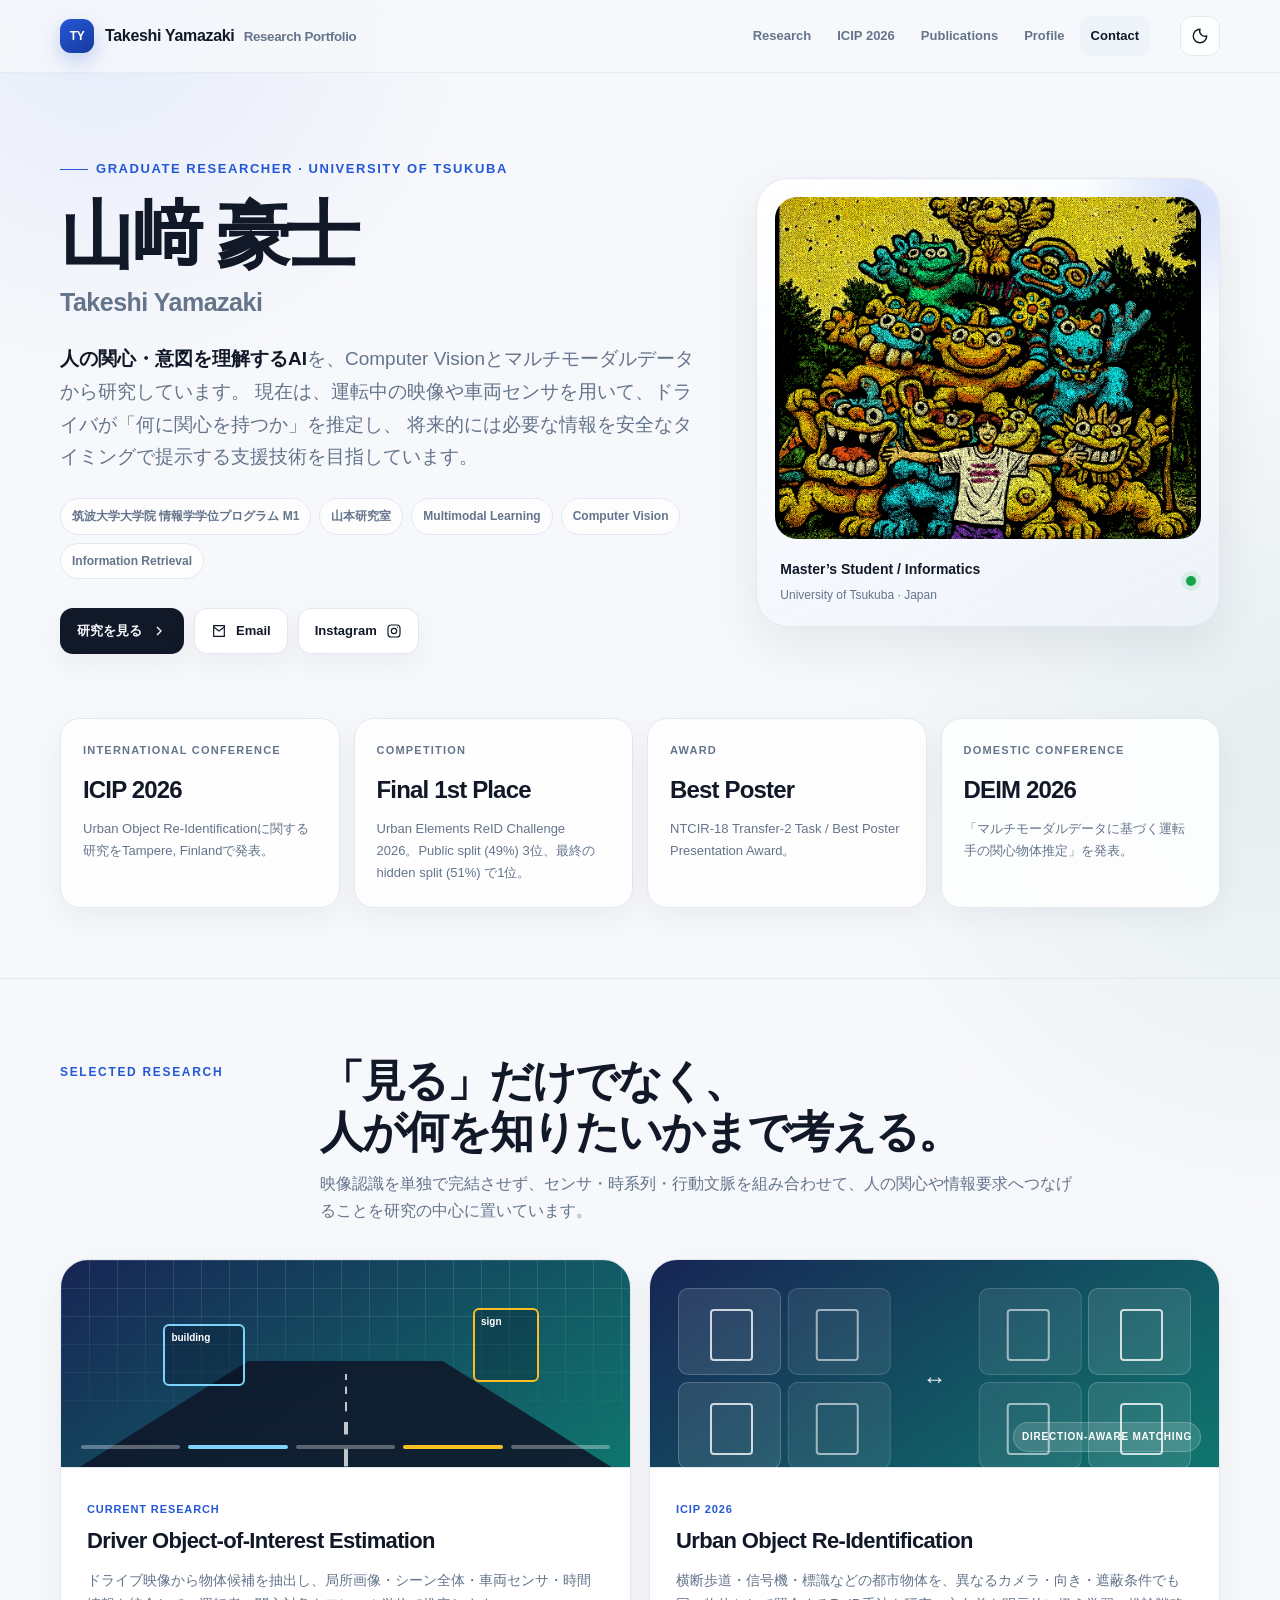
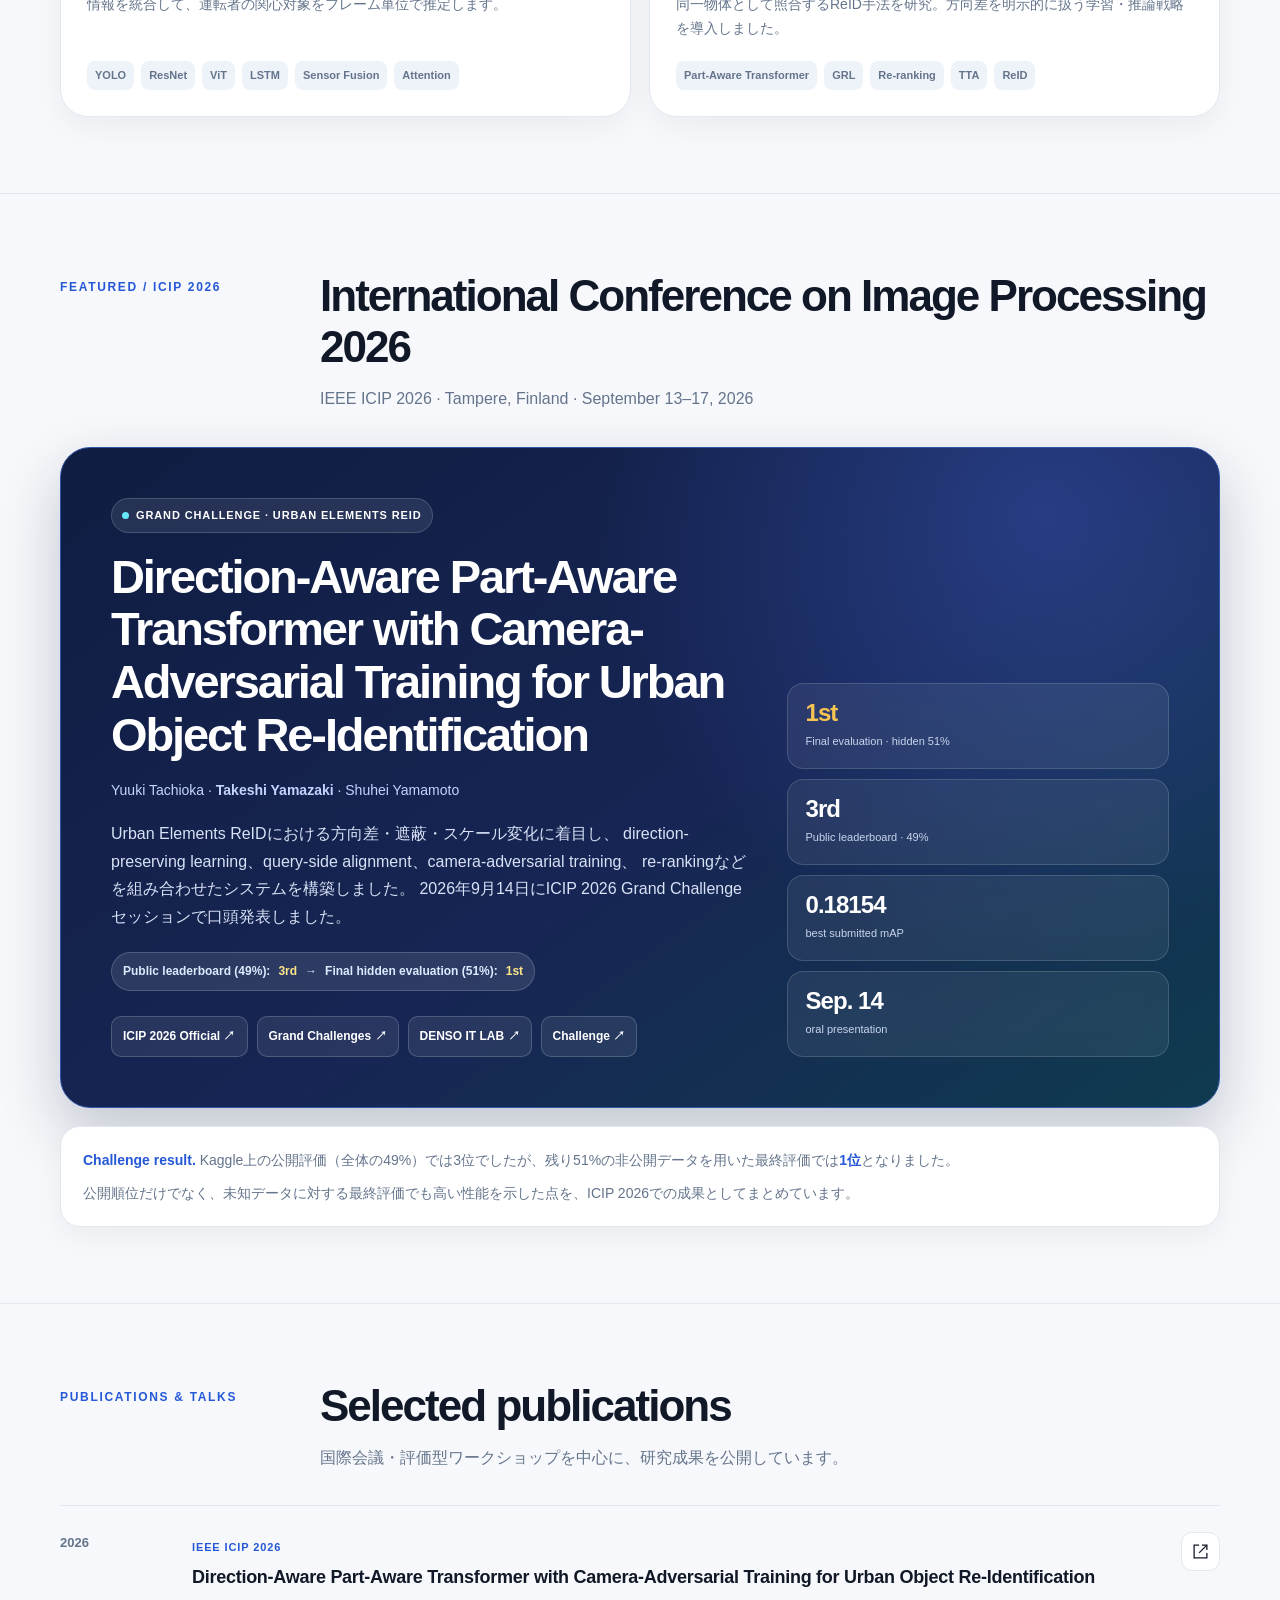
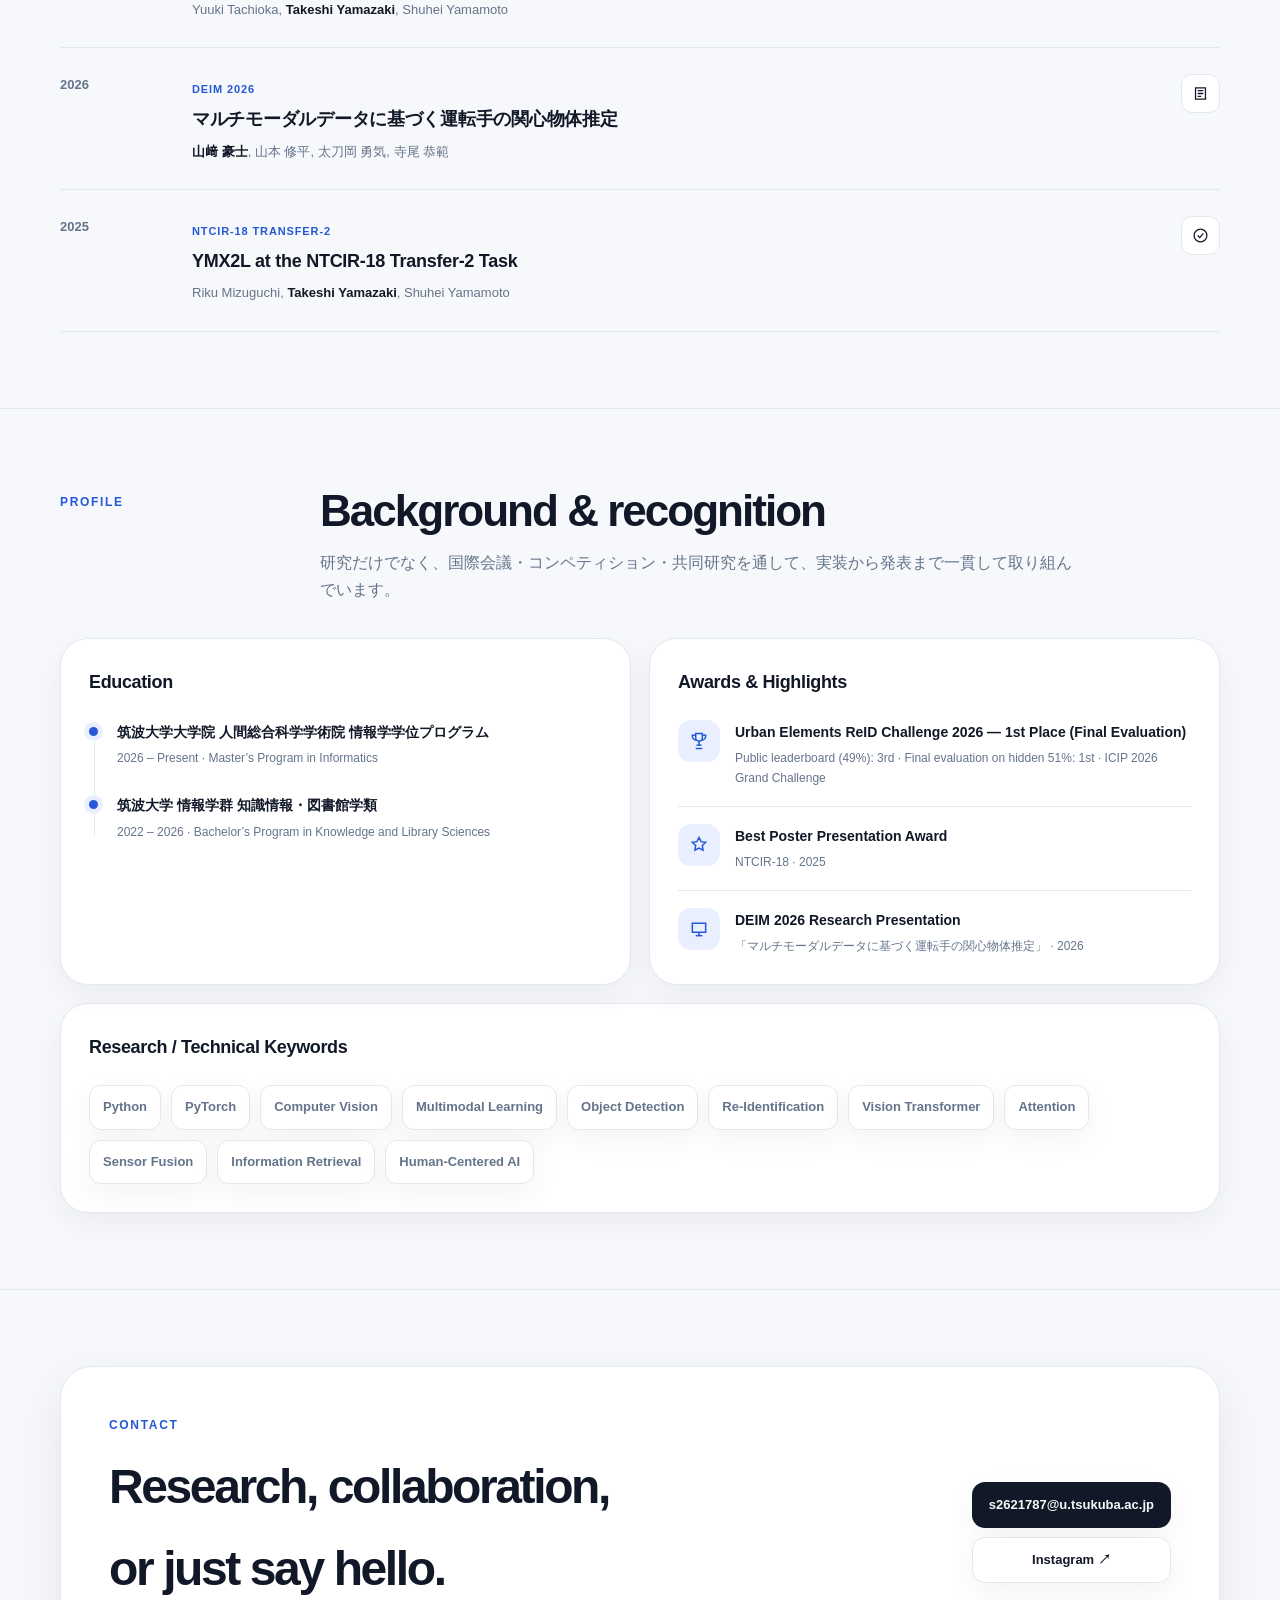
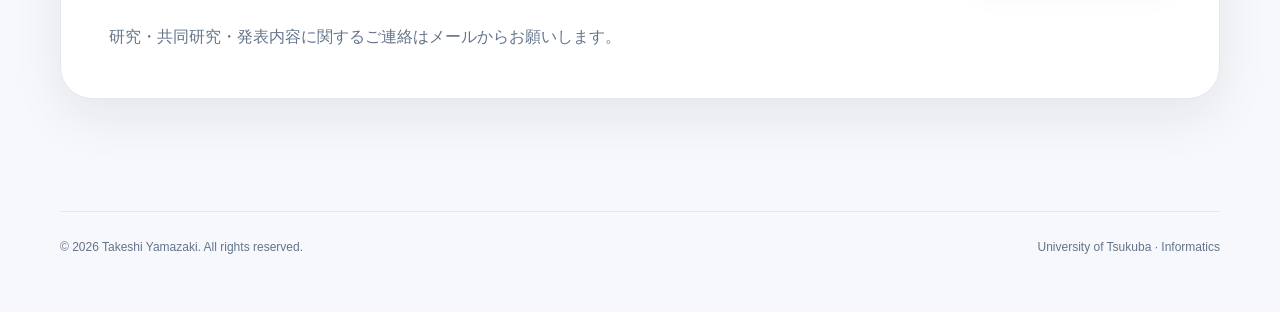
==== index.html @ 10d033d8 "Update index.html" ====
<!DOCTYPE html>
<html lang="ja" data-theme="light">
<head>
  <meta charset="utf-8" />
  <meta name="viewport" content="width=device-width, initial-scale=1" />
  <meta name="theme-color" content="#f7f8fb" />
  <title>山﨑 豪士 / Takeshi Yamazaki — Research Portfolio</title>
  <meta name="description" content="山﨑豪士（筑波大学大学院）の研究プロフィール。運転者の関心推定、マルチモーダル学習、Computer Vision、Urban Object Re-Identificationに関する研究・発表・受賞歴を掲載。" />
  <meta property="og:title" content="山﨑 豪士 / Takeshi Yamazaki — Research Portfolio" />
  <meta property="og:description" content="Multimodal Learning × Computer Vision × Human-Centered Mobility" />
  <meta property="og:type" content="website" />
  <meta property="og:image" content="./IMG_5448.JPG" />

  <style>
    :root {
      --bg: #f7f8fb;
      --surface: rgba(255, 255, 255, 0.88);
      --surface-solid: #ffffff;
      --surface-2: #eef3fa;
      --text: #111827;
      --muted: #64748b;
      --muted-2: #94a3b8;
      --line: #e2e8f0;
      --accent: #2458d6;
      --accent-2: #4f7df3;
      --accent-soft: #e9efff;
      --green: #0f766e;
      --green-soft: #e8f7f4;
      --shadow: 0 18px 50px rgba(15, 23, 42, 0.08);
      --shadow-soft: 0 10px 30px rgba(15, 23, 42, 0.05);
      --radius-xl: 28px;
      --radius-lg: 20px;
      --radius-md: 14px;
      --max: 1160px;
    }

    html[data-theme="dark"] {
      --bg: #0b1020;
      --surface: rgba(17, 24, 39, 0.84);
      --surface-solid: #111827;
      --surface-2: #162036;
      --text: #f8fafc;
      --muted: #a8b3c7;
      --muted-2: #748198;
      --line: #26334a;
      --accent: #7aa2ff;
      --accent-2: #9bb8ff;
      --accent-soft: #17264d;
      --green: #63d3c5;
      --green-soft: #11332f;
      --shadow: 0 18px 60px rgba(0, 0, 0, 0.28);
      --shadow-soft: 0 10px 30px rgba(0, 0, 0, 0.18);
    }

    * { box-sizing: border-box; }
    html { scroll-behavior: smooth; }
    body {
      margin: 0;
      color: var(--text);
      background:
        radial-gradient(circle at 8% 0%, rgba(79, 125, 243, 0.10), transparent 24rem),
        radial-gradient(circle at 100% 15%, rgba(15, 118, 110, 0.08), transparent 28rem),
        var(--bg);
      font-family: Inter, ui-sans-serif, -apple-system, BlinkMacSystemFont, "Segoe UI", "Noto Sans JP", "Hiragino Sans", "Yu Gothic UI", Meiryo, sans-serif;
      line-height: 1.72;
      -webkit-font-smoothing: antialiased;
      text-rendering: optimizeLegibility;
    }

    a { color: inherit; text-decoration: none; }
    button, a { -webkit-tap-highlight-color: transparent; }
    img { max-width: 100%; display: block; }
    ::selection { background: var(--accent); color: white; }

    .container { width: min(var(--max), calc(100% - 40px)); margin: 0 auto; }

    /* Navigation */
    .site-header {
      position: sticky;
      top: 0;
      z-index: 60;
      border-bottom: 1px solid color-mix(in srgb, var(--line) 78%, transparent);
      background: color-mix(in srgb, var(--bg) 82%, transparent);
      backdrop-filter: blur(18px) saturate(150%);
    }

    .nav {
      min-height: 72px;
      display: flex;
      align-items: center;
      gap: 26px;
    }

    .brand { display: flex; align-items: center; gap: 11px; font-weight: 760; letter-spacing: -0.02em; }
    .brand-mark {
      width: 34px; height: 34px; border-radius: 11px;
      display: grid; place-items: center;
      color: white; font-size: 12px; font-weight: 800;
      background: linear-gradient(145deg, var(--accent), #173a9f);
      box-shadow: 0 8px 20px rgba(36, 88, 214, 0.25);
    }
    .brand small { color: var(--muted); font-weight: 600; margin-left: 5px; }

    .nav-links { margin-left: auto; display: flex; align-items: center; gap: 4px; }
    .nav-links a {
      padding: 9px 11px;
      border-radius: 10px;
      color: var(--muted);
      font-size: 13px;
      font-weight: 650;
      transition: .18s ease;
    }
    .nav-links a:hover, .nav-links a.active { color: var(--text); background: var(--surface-2); }

    .theme-toggle {
      width: 40px; height: 40px; border-radius: 12px;
      border: 1px solid var(--line); background: var(--surface);
      color: var(--text); display: grid; place-items: center;
      cursor: pointer; margin-left: 4px;
    }
    .theme-toggle svg { width: 18px; height: 18px; }

    /* Hero */
    .hero { padding: 78px 0 54px; }
    .hero-grid {
      display: grid;
      grid-template-columns: minmax(0, 1.16fr) minmax(360px, .84fr);
      gap: 56px;
      align-items: center;
    }

    .eyebrow {
      display: inline-flex; align-items: center; gap: 8px;
      color: var(--accent); font-size: 13px; font-weight: 800;
      letter-spacing: .12em; text-transform: uppercase;
      margin-bottom: 18px;
    }
    .eyebrow::before { content: ""; width: 28px; height: 1.5px; background: currentColor; }

    h1 {
      font-size: clamp(42px, 6vw, 74px);
      line-height: 1.04;
      letter-spacing: -0.055em;
      margin: 0;
      max-width: 780px;
    }
    .name-en {
      display: block;
      margin-top: 12px;
      color: var(--muted);
      font-size: clamp(18px, 2.1vw, 25px);
      line-height: 1.2;
      letter-spacing: -0.02em;
      font-weight: 620;
    }

    .hero-copy {
      max-width: 720px;
      margin: 26px 0 0;
      font-size: clamp(16px, 1.9vw, 19px);
      color: var(--muted);
    }
    .hero-copy strong { color: var(--text); font-weight: 730; }

    .hero-meta { display: flex; flex-wrap: wrap; gap: 8px; margin: 24px 0 0; }
    .pill {
      padding: 7px 11px;
      border-radius: 999px;
      border: 1px solid var(--line);
      background: color-mix(in srgb, var(--surface-solid) 80%, transparent);
      color: var(--muted);
      font-size: 12px;
      font-weight: 650;
    }

    .hero-actions { display: flex; flex-wrap: wrap; gap: 10px; margin-top: 29px; }
    .btn {
      min-height: 46px;
      padding: 0 16px;
      border-radius: 13px;
      border: 1px solid var(--line);
      display: inline-flex; align-items: center; justify-content: center; gap: 9px;
      background: var(--surface-solid);
      color: var(--text);
      font-size: 13px; font-weight: 750;
      box-shadow: var(--shadow-soft);
      transition: transform .18s ease, border-color .18s ease, box-shadow .18s ease;
    }
    .btn:hover { transform: translateY(-2px); border-color: color-mix(in srgb, var(--accent) 38%, var(--line)); box-shadow: var(--shadow); }
    .btn.primary { border-color: transparent; background: var(--text); color: var(--bg); }
    .btn svg { width: 16px; height: 16px; }

    .hero-card {
      position: relative;
      padding: 18px;
      border-radius: 32px;
      border: 1px solid var(--line);
      background: linear-gradient(155deg, color-mix(in srgb, var(--surface-solid) 96%, transparent), color-mix(in srgb, var(--surface-2) 86%, transparent));
      box-shadow: var(--shadow);
      overflow: hidden;
    }
    .hero-card::before {
      content: "";
      position: absolute;
      width: 230px; height: 230px;
      right: -90px; top: -90px;
      border-radius: 50%;
      background: radial-gradient(circle, rgba(79, 125, 243, .22), transparent 68%);
    }
    .photo-wrap {
      position: relative;
      min-height: 342px;
      border-radius: 22px;
      overflow: hidden;
      background:
        linear-gradient(150deg, rgba(36,88,214,.08), rgba(15,118,110,.08)),
        var(--surface-2);
    }
    .photo-wrap img { width: 100%; height: 342px; object-fit: cover; }
    .photo-fallback {
      position: absolute; inset: 0;
      display: grid; place-items: center;
      font-size: 72px; font-weight: 800; letter-spacing: -0.08em;
      color: color-mix(in srgb, var(--accent) 78%, var(--text));
    }
    .photo-caption {
      display: flex; align-items: center; justify-content: space-between; gap: 12px;
      padding: 16px 5px 3px;
    }
    .photo-caption strong { font-size: 14px; }
    .photo-caption span { display: block; color: var(--muted); font-size: 12px; margin-top: 2px; }
    .status-dot { width: 10px; height: 10px; border-radius: 50%; background: #16a34a; box-shadow: 0 0 0 5px rgba(22,163,74,.10); }

    /* Highlights */
    .highlights { padding: 10px 0 70px; }
    .highlight-grid { display: grid; grid-template-columns: repeat(4, 1fr); gap: 14px; }
    .highlight {
      padding: 22px;
      border-radius: var(--radius-lg);
      border: 1px solid var(--line);
      background: var(--surface);
      box-shadow: var(--shadow-soft);
    }
    .highlight .kicker { color: var(--muted); font-size: 11px; font-weight: 800; letter-spacing: .11em; text-transform: uppercase; }
    .highlight .value { margin-top: 9px; font-size: 24px; font-weight: 820; letter-spacing: -0.035em; }
    .highlight p { margin: 7px 0 0; color: var(--muted); font-size: 13px; }

    /* Sections */
    section.content-section { padding: 76px 0; border-top: 1px solid var(--line); }
    .section-head {
      display: grid; grid-template-columns: 220px 1fr; gap: 40px;
      margin-bottom: 34px;
    }
    .section-label { color: var(--accent); font-size: 12px; font-weight: 830; letter-spacing: .14em; text-transform: uppercase; padding-top: 7px; }
    .section-title { margin: 0; font-size: clamp(28px, 4vw, 44px); line-height: 1.16; letter-spacing: -0.045em; }
    .section-desc { max-width: 760px; color: var(--muted); margin: 13px 0 0; }

    /* Research cards */
    .research-grid { display: grid; grid-template-columns: 1fr 1fr; gap: 18px; }
    .research-card {
      min-height: 440px;
      border: 1px solid var(--line);
      border-radius: var(--radius-xl);
      background: var(--surface-solid);
      overflow: hidden;
      display: flex; flex-direction: column;
      box-shadow: var(--shadow-soft);
      transition: transform .2s ease, box-shadow .2s ease;
    }
    .research-card:hover { transform: translateY(-3px); box-shadow: var(--shadow); }
    .research-visual {
      height: 208px;
      position: relative;
      overflow: hidden;
      border-bottom: 1px solid var(--line);
      background: linear-gradient(145deg, var(--surface-2), var(--accent-soft));
    }
    .research-visual.darkish { background: linear-gradient(145deg, #172554, #0f766e); color: white; }
    .visual-grid {
      position: absolute; inset: 0;
      background-image:
        linear-gradient(to right, rgba(255,255,255,.12) 1px, transparent 1px),
        linear-gradient(to bottom, rgba(255,255,255,.12) 1px, transparent 1px);
      background-size: 28px 28px;
      mask-image: linear-gradient(to bottom, black, transparent 92%);
    }
    .road {
      position: absolute; left: 0; right: 0; bottom: -12px; height: 118px;
      clip-path: polygon(33% 0, 67% 0, 100% 100%, 0 100%);
      background: rgba(15,23,42,.88);
    }
    .lane { position: absolute; left: 50%; top: 96px; width: 3px; height: 120px; background: repeating-linear-gradient(to bottom, #fff 0 11px, transparent 11px 22px); transform: translateX(-50%) perspective(40px) rotateX(15deg); opacity: .75; }
    .object-box { position: absolute; border: 2px solid #7dd3fc; border-radius: 6px; color: white; font-size: 10px; font-weight: 800; padding: 3px 6px; background: rgba(2,6,23,.24); }
    .ob1 { left: 18%; top: 64px; width: 82px; height: 62px; }
    .ob2 { right: 16%; top: 48px; width: 66px; height: 74px; border-color: #fbbf24; }
    .sensor-line { position: absolute; left: 20px; right: 20px; bottom: 18px; display: flex; gap: 8px; z-index: 4; }
    .sensor-line span { flex: 1; height: 4px; border-radius: 999px; background: rgba(255,255,255,.32); }
    .sensor-line span:nth-child(2) { background: #7dd3fc; }
    .sensor-line span:nth-child(4) { background: #fbbf24; }

    .reid-stage { position: absolute; inset: 0; display: grid; grid-template-columns: 1fr 64px 1fr; gap: 12px; align-items: center; padding: 28px; }
    .thumb-stack { display: grid; grid-template-columns: 1fr 1fr; gap: 7px; }
    .thumb { aspect-ratio: 1.18; border-radius: 10px; border: 1px solid rgba(255,255,255,.20); background: rgba(255,255,255,.10); position: relative; overflow: hidden; }
    .thumb::after { content: ""; position: absolute; width: 38%; height: 56%; left: 31%; top: 24%; border: 2px solid rgba(255,255,255,.78); border-radius: 4px; }
    .thumb.flip { transform: scaleX(-1); opacity: .75; }
    .match-arrow { display: grid; place-items: center; font-size: 24px; font-weight: 900; opacity: .9; }
    .reid-chip { position: absolute; right: 18px; bottom: 15px; font-size: 10px; font-weight: 800; letter-spacing: .08em; text-transform: uppercase; padding: 5px 8px; border-radius: 999px; background: rgba(255,255,255,.14); border: 1px solid rgba(255,255,255,.20); }

    .research-body { padding: 26px; display: flex; flex-direction: column; gap: 14px; flex: 1; }
    .research-body h3 { margin: 0; font-size: 22px; line-height: 1.25; letter-spacing: -0.03em; }
    .research-body p { margin: 0; color: var(--muted); font-size: 14px; }
    .tag-row { display: flex; flex-wrap: wrap; gap: 7px; margin-top: auto; padding-top: 7px; }
    .tag { padding: 5px 8px; border-radius: 8px; background: var(--surface-2); color: var(--muted); font-size: 11px; font-weight: 700; }

    /* ICIP feature */
    .feature-card {
      border-radius: 30px;
      border: 1px solid #3155a8;
      background:
        radial-gradient(circle at 85% 10%, rgba(80, 124, 255, .28), transparent 28rem),
        linear-gradient(145deg, #0f1d42, #172554 54%, #0f3b4f);
      color: white;
      overflow: hidden;
      box-shadow: 0 24px 60px rgba(15, 29, 66, .23);
    }
    .feature-inner { padding: clamp(28px, 5vw, 50px); display: grid; grid-template-columns: 1.25fr .75fr; gap: 38px; align-items: end; }
    .feature-badge { display: inline-flex; align-items: center; gap: 7px; padding: 7px 10px; border-radius: 999px; background: rgba(255,255,255,.09); border: 1px solid rgba(255,255,255,.16); font-size: 11px; font-weight: 800; letter-spacing: .08em; text-transform: uppercase; }
    .feature-badge::before { content: ""; width: 7px; height: 7px; border-radius: 50%; background: #67e8f9; }
    .feature-card h3 { margin: 18px 0 0; font-size: clamp(27px, 4vw, 47px); line-height: 1.12; letter-spacing: -0.045em; }
    .feature-card .authors { margin-top: 17px; color: #c4d4ff; font-size: 14px; }
    .feature-card .feature-copy { margin: 18px 0 0; color: #d8e1f6; max-width: 740px; }
    .feature-links { display: flex; flex-wrap: wrap; gap: 9px; margin-top: 25px; }
    .feature-links a { padding: 9px 11px; border-radius: 10px; border: 1px solid rgba(255,255,255,.18); background: rgba(255,255,255,.08); font-size: 12px; font-weight: 760; }
    .feature-links a:hover { background: rgba(255,255,255,.14); }
    .feature-stats { display: grid; gap: 10px; }
    .feature-stat { padding: 17px 18px; border-radius: 16px; border: 1px solid rgba(255,255,255,.15); background: rgba(255,255,255,.07); backdrop-filter: blur(10px); }
    .feature-stat strong { font-size: 24px; line-height: 1; display: block; letter-spacing: -0.04em; }
    .feature-stat span { color: #c9d5ee; font-size: 11px; display: block; margin-top: 7px; }


    /* ICIP result / evidence gallery */
    .result-ribbon {
      display: inline-flex;
      align-items: center;
      gap: 8px;
      margin-top: 22px;
      padding: 8px 11px;
      border-radius: 999px;
      background: rgba(255,255,255,.10);
      border: 1px solid rgba(255,255,255,.17);
      color: #dbeafe;
      font-size: 12px;
      font-weight: 780;
    }
    .result-ribbon b { color: #fde68a; font-weight: 900; }

    .icip-story {
      margin-top: 18px;
      padding: 21px 22px;
      border-radius: 20px;
      border: 1px solid var(--line);
      background: var(--surface-solid);
      box-shadow: var(--shadow-soft);
      color: var(--text);
    }
    .icip-story strong { color: var(--accent); }
    .icip-story p { margin: 0; color: var(--muted); font-size: 14px; }
    .icip-story p + p { margin-top: 9px; }

    .icip-gallery {
      margin-top: 18px;
      display: grid;
      grid-template-columns: 1.18fr .82fr;
      gap: 18px;
    }
    .media-card {
      position: relative;
      overflow: hidden;
      border-radius: 24px;
      border: 1px solid var(--line);
      background: var(--surface-solid);
      box-shadow: var(--shadow-soft);
    }
    .media-card img {
      width: 100%;
      height: 100%;
      min-height: 290px;
      object-fit: cover;
      background: var(--surface-2);
    }
    .media-card.certificate img { object-fit: contain; padding: 10px; }
    .media-caption {
      position: absolute;
      left: 12px;
      right: 12px;
      bottom: 12px;
      padding: 10px 12px;
      border-radius: 13px;
      color: #fff;
      font-size: 11px;
      font-weight: 760;
      line-height: 1.45;
      background: rgba(2, 6, 23, .72);
      backdrop-filter: blur(10px);
      border: 1px solid rgba(255,255,255,.13);
    }

    .oral-photo-card {
      margin-top: 18px;
      min-height: 270px;
      border-radius: 24px;
      border: 1px dashed color-mix(in srgb, var(--accent) 45%, var(--line));
      background:
        linear-gradient(145deg, color-mix(in srgb, var(--accent-soft) 70%, transparent), var(--surface-solid));
      overflow: hidden;
      position: relative;
    }
    .oral-photo-card img {
      width: 100%;
      height: 360px;
      object-fit: cover;
    }
    .oral-photo-fallback {
      min-height: 270px;
      display: grid;
      place-items: center;
      padding: 34px;
      text-align: center;
      color: var(--muted);
    }
    .oral-photo-fallback strong {
      display: block;
      color: var(--text);
      font-size: 18px;
      margin-bottom: 8px;
    }

    .gold {
      color: #f6c453 !important;
    }

    @media (max-width: 920px) {
    }

    /* Publications */
    .pub-list { display: grid; gap: 0; border-top: 1px solid var(--line); }
    .pub-item {
      display: grid;
      grid-template-columns: 108px 1fr auto;
      gap: 24px;
      padding: 26px 0;
      border-bottom: 1px solid var(--line);
      align-items: start;
    }
    .pub-year { color: var(--muted); font-size: 13px; font-weight: 800; }
    .pub-venue { display: inline-flex; margin-bottom: 8px; color: var(--accent); font-size: 11px; font-weight: 850; letter-spacing: .08em; text-transform: uppercase; }
    .pub-title { margin: 0; font-size: 18px; line-height: 1.42; letter-spacing: -0.015em; }
    .pub-authors { margin-top: 8px; color: var(--muted); font-size: 13px; }
    .pub-authors strong { color: var(--text); }
    .pub-link { width: 39px; height: 39px; border-radius: 11px; display: grid; place-items: center; border: 1px solid var(--line); background: var(--surface-solid); }
    .pub-link:hover { border-color: var(--accent); }
    .pub-link svg { width: 17px; height: 17px; }

    /* Awards / education */
    .two-col { display: grid; grid-template-columns: 1fr 1fr; gap: 18px; }
    .panel { border: 1px solid var(--line); border-radius: var(--radius-xl); background: var(--surface-solid); padding: 28px; box-shadow: var(--shadow-soft); }
    .panel h3 { margin: 0 0 22px; font-size: 18px; letter-spacing: -0.02em; }
    .timeline { position: relative; padding-left: 24px; }
    .timeline::before { content: ""; position: absolute; left: 5px; top: 6px; bottom: 6px; width: 1px; background: var(--line); }
    .timeline-item { position: relative; padding: 0 0 25px 4px; }
    .timeline-item:last-child { padding-bottom: 0; }
    .timeline-item::before { content: ""; position: absolute; left: -24px; top: 7px; width: 9px; height: 9px; border-radius: 50%; background: var(--accent); box-shadow: 0 0 0 5px var(--accent-soft); }
    .timeline-item strong { display: block; font-size: 14px; }
    .timeline-item span { color: var(--muted); font-size: 12px; display: block; margin-top: 4px; }
    .award { display: flex; gap: 15px; align-items: flex-start; padding: 17px 0; border-bottom: 1px solid var(--line); }
    .award:last-child { border-bottom: 0; padding-bottom: 0; }
    .award:first-of-type { padding-top: 0; }
    .award-icon { width: 42px; height: 42px; flex: 0 0 42px; border-radius: 13px; display: grid; place-items: center; background: var(--accent-soft); color: var(--accent); }
    .award-icon svg { width: 20px; height: 20px; }
    .award strong { font-size: 14px; display: block; }
    .award span { color: var(--muted); font-size: 12px; display: block; margin-top: 4px; }

    /* Skills */
    .skill-cloud { display: flex; flex-wrap: wrap; gap: 10px; }
    .skill { padding: 10px 13px; border-radius: 12px; border: 1px solid var(--line); background: var(--surface-solid); color: var(--muted); font-size: 13px; font-weight: 700; box-shadow: var(--shadow-soft); }

    /* Contact */
    .contact-card {
      border: 1px solid var(--line);
      border-radius: 32px;
      background: var(--surface-solid);
      padding: clamp(28px, 5vw, 48px);
      display: grid;
      grid-template-columns: 1fr auto;
      align-items: center;
      gap: 24px;
      box-shadow: var(--shadow);
    }
    .contact-card h2 { margin: 0; font-size: clamp(30px, 4vw, 48px); letter-spacing: -0.05em; }
    .contact-card p { margin: 12px 0 0; color: var(--muted); max-width: 650px; }
    .contact-actions { display: flex; flex-direction: column; gap: 9px; min-width: 190px; }

    footer { padding: 36px 0 54px; color: var(--muted); font-size: 12px; }
    .footer-inner { display: flex; justify-content: space-between; gap: 20px; border-top: 1px solid var(--line); padding-top: 25px; }

    /* Reveal animation */
    .reveal { opacity: 0; transform: translateY(14px); transition: opacity .55s ease, transform .55s ease; }
    .reveal.visible { opacity: 1; transform: none; }

    @media (max-width: 920px) {
      .nav-links { display: none; }
      .theme-toggle { margin-left: auto; }
      .hero { padding-top: 54px; }
      .hero-grid, .feature-inner, .section-head, .contact-card { grid-template-columns: 1fr; }
      .hero-card { max-width: 520px; }
      .highlight-grid, .research-grid, .two-col { grid-template-columns: 1fr; }
      .highlight-grid { grid-template-columns: repeat(2, 1fr); }
      .section-head { gap: 8px; }
      .feature-stats { grid-template-columns: repeat(3, 1fr); }
      .contact-actions { flex-direction: row; min-width: 0; }
    }

    @media (max-width: 680px) {
      .container { width: min(100% - 26px, var(--max)); }
      .nav { min-height: 64px; }
      .brand small { display: none; }
      .hero { padding: 42px 0 40px; }
      .hero-grid { gap: 34px; }
      .photo-wrap, .photo-wrap img { height: 300px; min-height: 300px; }
      .highlights { padding-bottom: 50px; }
      .highlight-grid { grid-template-columns: 1fr; }
      section.content-section { padding: 58px 0; }
      .research-card { min-height: 0; }
      .feature-stats { grid-template-columns: 1fr; }
      .pub-item { grid-template-columns: 64px 1fr; gap: 13px; }
      .pub-link { display: none; }
      .contact-actions { flex-direction: column; }
      .footer-inner { flex-direction: column; }
    }

    @media (prefers-reduced-motion: reduce) {
      *, *::before, *::after { scroll-behavior: auto !important; animation: none !important; transition: none !important; }
      .reveal { opacity: 1; transform: none; }
    }
  </style>
</head>
<body>
  <header class="site-header">
    <div class="container nav">
      <a class="brand" href="#top" aria-label="トップへ">
        <span class="brand-mark">TY</span>
        <span>Takeshi Yamazaki <small>Research Portfolio</small></span>
      </a>
      <nav class="nav-links" aria-label="主要ナビゲーション">
        <a href="#research">Research</a>
        <a href="#icip">ICIP 2026</a>
        <a href="#publications">Publications</a>
        <a href="#profile">Profile</a>
        <a href="#contact">Contact</a>
      </nav>
      <button class="theme-toggle" id="themeToggle" aria-label="配色を切り替える" title="テーマ切替">
        <svg viewBox="0 0 24 24" fill="none" stroke="currentColor" stroke-width="1.8" stroke-linecap="round" stroke-linejoin="round" aria-hidden="true">
          <path d="M12 3a9 9 0 1 0 9 9 7 7 0 0 1-9-9Z"/>
        </svg>
      </button>
    </div>
  </header>

  <main id="top">
    <section class="hero">
      <div class="container hero-grid">
        <div class="reveal">
          <div class="eyebrow">Graduate Researcher · University of Tsukuba</div>
          <h1>山﨑 豪士<span class="name-en">Takeshi Yamazaki</span></h1>
          <p class="hero-copy">
            <strong>人の関心・意図を理解するAI</strong>を、Computer Visionとマルチモーダルデータから研究しています。
            現在は、運転中の映像や車両センサを用いて、ドライバが「何に関心を持つか」を推定し、
            将来的には必要な情報を安全なタイミングで提示する支援技術を目指しています。
          </p>
          <div class="hero-meta" aria-label="所属と研究キーワード">
            <span class="pill">筑波大学大学院 情報学学位プログラム M1</span>
            <span class="pill">山本研究室</span>
            <span class="pill">Multimodal Learning</span>
            <span class="pill">Computer Vision</span>
            <span class="pill">Information Retrieval</span>
          </div>
          <div class="hero-actions">
            <a class="btn primary" href="#research">
              研究を見る
              <svg viewBox="0 0 24 24" fill="none" stroke="currentColor" stroke-width="2"><path d="m9 18 6-6-6-6"/></svg>
            </a>
            <a class="btn" href="mailto:s2621787@u.tsukuba.ac.jp">
              <svg viewBox="0 0 24 24" fill="none" stroke="currentColor" stroke-width="1.8"><path d="M4 4h16v16H4z"/><path d="m4 6 8 6 8-6"/></svg>
              Email
            </a>
            <a class="btn" href="https://www.instagram.com/takeshi_ymzk/" target="_blank" rel="noopener">
              Instagram
              <svg viewBox="0 0 24 24" fill="none" stroke="currentColor" stroke-width="1.8"><rect x="3" y="3" width="18" height="18" rx="5"/><circle cx="12" cy="12" r="4"/><circle cx="17.5" cy="6.5" r="1" fill="currentColor" stroke="none"/></svg>
            </a>
          </div>
        </div>

        <aside class="hero-card reveal" aria-label="プロフィール">
          <div class="photo-wrap">
            <div class="photo-fallback" id="photoFallback">TY</div>
            <img src="profile.jpg" alt="山﨑豪士のプロフィール写真" id="profilePhoto" onerror="this.style.display='none'" onload="document.getElementById('photoFallback').style.display='none'" />
          </div>
          <div class="photo-caption">
            <div>
              <strong>Master’s Student / Informatics</strong>
              <span>University of Tsukuba · Japan</span>
            </div>
            <span class="status-dot" title="Current"></span>
          </div>
        </aside>
      </div>
    </section>

    <section class="highlights">
      <div class="container highlight-grid">
        <article class="highlight reveal">
          <div class="kicker">International Conference</div>
          <div class="value">ICIP 2026</div>
          <p>Urban Object Re-Identificationに関する研究をTampere, Finlandで発表。</p>
        </article>
        <article class="highlight reveal">
          <div class="kicker">Competition</div>
          <div class="value">Final 1st Place</div>
          <p>Urban Elements ReID Challenge 2026。Public split (49%) 3位、最終のhidden split (51%) で1位。</p>
        </article>
        <article class="highlight reveal">
          <div class="kicker">Award</div>
          <div class="value">Best Poster</div>
          <p>NTCIR-18 Transfer-2 Task / Best Poster Presentation Award。</p>
        </article>
        <article class="highlight reveal">
          <div class="kicker">Domestic Conference</div>
          <div class="value">DEIM 2026</div>
          <p>「マルチモーダルデータに基づく運転手の関心物体推定」を発表。</p>
        </article>
      </div>
    </section>

    <section class="content-section" id="research">
      <div class="container">
        <div class="section-head reveal">
          <div class="section-label">Selected Research</div>
          <div>
            <h2 class="section-title">「見る」だけでなく、<br>人が何を知りたいかまで考える。</h2>
            <p class="section-desc">映像認識を単独で完結させず、センサ・時系列・行動文脈を組み合わせて、人の関心や情報要求へつなげることを研究の中心に置いています。</p>
          </div>
        </div>

        <div class="research-grid">
          <article class="research-card reveal">
            <div class="research-visual darkish" aria-hidden="true">
              <div class="visual-grid"></div>
              <div class="road"></div>
              <div class="lane"></div>
              <div class="object-box ob1">building</div>
              <div class="object-box ob2">sign</div>
              <div class="sensor-line"><span></span><span></span><span></span><span></span><span></span></div>
            </div>
            <div class="research-body">
              <div>
                <span class="pub-venue">Current Research</span>
                <h3>Driver Object-of-Interest Estimation</h3>
              </div>
              <p>ドライブ映像から物体候補を抽出し、局所画像・シーン全体・車両センサ・時間情報を統合して、運転者の関心対象をフレーム単位で推定します。</p>
              <div class="tag-row">
                <span class="tag">YOLO</span><span class="tag">ResNet</span><span class="tag">ViT</span><span class="tag">LSTM</span><span class="tag">Sensor Fusion</span><span class="tag">Attention</span>
              </div>
            </div>
          </article>

          <article class="research-card reveal">
            <div class="research-visual darkish" aria-hidden="true">
              <div class="reid-stage">
                <div class="thumb-stack">
                  <div class="thumb"></div><div class="thumb flip"></div><div class="thumb"></div><div class="thumb flip"></div>
                </div>
                <div class="match-arrow">↔</div>
                <div class="thumb-stack">
                  <div class="thumb flip"></div><div class="thumb"></div><div class="thumb flip"></div><div class="thumb"></div>
                </div>
                <span class="reid-chip">Direction-aware matching</span>
              </div>
            </div>
            <div class="research-body">
              <div>
                <span class="pub-venue">ICIP 2026</span>
                <h3>Urban Object Re-Identification</h3>
              </div>
              <p>横断歩道・信号機・標識などの都市物体を、異なるカメラ・向き・遮蔽条件でも同一物体として照合するReID手法を研究。方向差を明示的に扱う学習・推論戦略を導入しました。</p>
              <div class="tag-row">
                <span class="tag">Part-Aware Transformer</span><span class="tag">GRL</span><span class="tag">Re-ranking</span><span class="tag">TTA</span><span class="tag">ReID</span>
              </div>
            </div>
          </article>
        </div>
      </div>
    </section>

    <section class="content-section" id="icip">
      <div class="container">
        <div class="section-head reveal">
          <div class="section-label">Featured / ICIP 2026</div>
          <div>
            <h2 class="section-title">International Conference on Image Processing 2026</h2>
            <p class="section-desc">IEEE ICIP 2026 · Tampere, Finland · September 13–17, 2026</p>
          </div>
        </div>

        
        <article class="feature-card reveal">
          <div class="feature-inner">
            <div>
              <span class="feature-badge">Grand Challenge · Urban Elements ReID</span>
              <h3>Direction-Aware Part-Aware Transformer with Camera-Adversarial Training for Urban Object Re-Identification</h3>
              <p class="authors">Yuuki Tachioka · <strong>Takeshi Yamazaki</strong> · Shuhei Yamamoto</p>
              <p class="feature-copy">
                Urban Elements ReIDにおける方向差・遮蔽・スケール変化に着目し、
                direction-preserving learning、query-side alignment、camera-adversarial training、
                re-rankingなどを組み合わせたシステムを構築しました。
                2026年9月14日にICIP 2026 Grand Challengeセッションで口頭発表しました。
              </p>
              <div class="result-ribbon">
                Public leaderboard (49%): <b>3rd</b>
                <span>→</span>
                Final hidden evaluation (51%): <b>1st</b>
              </div>
              <div class="feature-links">
                <a href="https://2026.ieeeicip.org/" target="_blank" rel="noopener">ICIP 2026 Official ↗</a>
                <a href="https://2026.ieeeicip.org/grand-challenges/" target="_blank" rel="noopener">Grand Challenges ↗</a>
                <a href="https://d-itlab.co.jp/" target="_blank" rel="noopener">DENSO IT LAB ↗</a>
                <a href="https://www.kaggle.com/competitions/urban-elements-re-id-challenge-2026/overview" target="_blank" rel="noopener">Challenge ↗</a>
              </div>
            </div>
            <div class="feature-stats" aria-label="ICIP 2026 highlights">
              <div class="feature-stat"><strong class="gold">1st</strong><span>Final evaluation · hidden 51%</span></div>
              <div class="feature-stat"><strong>3rd</strong><span>Public leaderboard · 49%</span></div>
              <div class="feature-stat"><strong>0.18154</strong><span>best submitted mAP</span></div>
              <div class="feature-stat"><strong>Sep. 14</strong><span>oral presentation</span></div>
            </div>
          </div>
        </article>

        
        <div class="icip-story reveal">
          <p><strong>Challenge result.</strong> Kaggle上の公開評価（全体の49%）では3位でしたが、残り51%の非公開データを用いた最終評価では<strong>1位</strong>となりました。</p>
          <p>公開順位だけでなく、未知データに対する最終評価でも高い性能を示した点を、ICIP 2026での成果としてまとめています。</p>
        </div>

        </div>

      </div>
    </section>

    <section class="content-section" id="publications">
      <div class="container">
        <div class="section-head reveal">
          <div class="section-label">Publications & Talks</div>
          <div>
            <h2 class="section-title">Selected publications</h2>
            <p class="section-desc">国際会議・評価型ワークショップを中心に、研究成果を公開しています。</p>
          </div>
        </div>

        <div class="pub-list">
          <article class="pub-item reveal">
            <div class="pub-year">2026</div>
            <div>
              <span class="pub-venue">IEEE ICIP 2026</span>
              <h3 class="pub-title">Direction-Aware Part-Aware Transformer with Camera-Adversarial Training for Urban Object Re-Identification</h3>
              <div class="pub-authors">Yuuki Tachioka, <strong>Takeshi Yamazaki</strong>, Shuhei Yamamoto</div>
            </div>
            <a class="pub-link" href="https://d-itlab.co.jp/monograph/" target="_blank" rel="noopener" aria-label="ICIP 2026 publication source">
              <svg viewBox="0 0 24 24" fill="none" stroke="currentColor" stroke-width="1.8"><path d="M14 3h7v7"/><path d="M10 14 21 3"/><path d="M21 14v7H3V3h7"/></svg>
            </a>
          </article>

          <article class="pub-item reveal">
            <div class="pub-year">2026</div>
            <div>
              <span class="pub-venue">DEIM 2026</span>
              <h3 class="pub-title">マルチモーダルデータに基づく運転手の関心物体推定</h3>
              <div class="pub-authors"><strong>山﨑 豪士</strong>, 山本 修平, 太刀岡 勇気, 寺尾 恭範</div>
            </div>
            <span class="pub-link" aria-hidden="true">
              <svg viewBox="0 0 24 24" fill="none" stroke="currentColor" stroke-width="1.8">
                <path d="M5 4h14v16H5z"/><path d="M8 8h8M8 12h8M8 16h5"/>
              </svg>
            </span>
          </article>

          <article class="pub-item reveal">
            <div class="pub-year">2025</div>
            <div>
              <span class="pub-venue">NTCIR-18 Transfer-2</span>
              <h3 class="pub-title">YMX2L at the NTCIR-18 Transfer-2 Task</h3>
              <div class="pub-authors">Riku Mizuguchi, <strong>Takeshi Yamazaki</strong>, Shuhei Yamamoto</div>
            </div>
            <span class="pub-link" aria-hidden="true">
              <svg viewBox="0 0 24 24" fill="none" stroke="currentColor" stroke-width="1.8"><path d="m8 12 3 3 5-6"/><circle cx="12" cy="12" r="9"/></svg>
            </span>
          </article>
        </div>
      </div>
    </section>

    <section class="content-section" id="profile">
      <div class="container">
        <div class="section-head reveal">
          <div class="section-label">Profile</div>
          <div>
            <h2 class="section-title">Background & recognition</h2>
            <p class="section-desc">研究だけでなく、国際会議・コンペティション・共同研究を通して、実装から発表まで一貫して取り組んでいます。</p>
          </div>
        </div>

        <div class="two-col">
          <div class="panel reveal">
            <h3>Education</h3>
            <div class="timeline">
              <div class="timeline-item">
                <strong>筑波大学大学院 人間総合科学学術院 情報学学位プログラム</strong>
                <span>2026 – Present · Master’s Program in Informatics</span>
              </div>
              <div class="timeline-item">
                <strong>筑波大学 情報学群 知識情報・図書館学類</strong>
                <span>2022 – 2026 · Bachelor’s Program in Knowledge and Library Sciences</span>
              </div>
            </div>
          </div>

          <div class="panel reveal">
            <h3>Awards & Highlights</h3>
            <div class="award">
              <div class="award-icon"><svg viewBox="0 0 24 24" fill="none" stroke="currentColor" stroke-width="1.8"><path d="M8 3h8v5a4 4 0 0 1-8 0V3Z"/><path d="M8 5H4v1a5 5 0 0 0 5 5"/><path d="M16 5h4v1a5 5 0 0 1-5 5"/><path d="M12 12v5"/><path d="M8 21h8"/><path d="M9 17h6"/></svg></div>
              <div><strong>Urban Elements ReID Challenge 2026 — 1st Place (Final Evaluation)</strong><span>Public leaderboard (49%): 3rd · Final evaluation on hidden 51%: 1st · ICIP 2026 Grand Challenge</span></div>
            </div>
            <div class="award">
              <div class="award-icon"><svg viewBox="0 0 24 24" fill="none" stroke="currentColor" stroke-width="1.8"><path d="M12 3 9.5 8l-5.5.8 4 3.9-.9 5.5L12 15.7l4.9 2.5-.9-5.5 4-3.9-5.5-.8L12 3Z"/></svg></div>
              <div><strong>Best Poster Presentation Award</strong><span>NTCIR-18 · 2025</span></div>
            </div>
            <div class="award">
              <div class="award-icon">
                <svg viewBox="0 0 24 24" fill="none" stroke="currentColor" stroke-width="1.8">
                  <path d="M4 5h16v11H4z"/><path d="M8 20h8"/><path d="M12 16v4"/>
                </svg>
              </div>
              <div>
                <strong>DEIM 2026 Research Presentation</strong>
                <span>「マルチモーダルデータに基づく運転手の関心物体推定」 · 2026</span>
              </div>
            </div>
          </div>
        </div>

        <div class="panel reveal" style="margin-top:18px">
          <h3>Research / Technical Keywords</h3>
          <div class="skill-cloud">
            <span class="skill">Python</span><span class="skill">PyTorch</span><span class="skill">Computer Vision</span><span class="skill">Multimodal Learning</span><span class="skill">Object Detection</span><span class="skill">Re-Identification</span><span class="skill">Vision Transformer</span><span class="skill">Attention</span><span class="skill">Sensor Fusion</span><span class="skill">Information Retrieval</span><span class="skill">Human-Centered AI</span>
          </div>
        </div>
      </div>
    </section>

    <section class="content-section" id="contact">
      <div class="container">
        <div class="contact-card reveal">
          <div>
            <div class="section-label" style="padding:0 0 10px">Contact</div>
            <h2>Research, collaboration,<br>or just say hello.</h2>
            <p>研究・共同研究・発表内容に関するご連絡はメールからお願いします。</p>
          </div>
          <div class="contact-actions">
            <a class="btn primary" href="mailto:s2621787@u.tsukuba.ac.jp">s2621787@u.tsukuba.ac.jp</a>
            <a class="btn" href="https://www.instagram.com/takeshi_ymzk/" target="_blank" rel="noopener">Instagram ↗</a>
          </div>
        </div>
      </div>
    </section>
  </main>

  <footer>
    <div class="container footer-inner">
      <span>© <span id="year"></span> Takeshi Yamazaki. All rights reserved.</span>
      <span>University of Tsukuba · Informatics</span>
    </div>
  </footer>

  <script type="application/ld+json">
  {
    "@context": "https://schema.org",
    "@type": "Person",
    "name": "山﨑 豪士",
    "alternateName": "Takeshi Yamazaki",
    "affiliation": {"@type": "CollegeOrUniversity", "name": "University of Tsukuba"},
    "jobTitle": "Graduate Student Researcher",
    "email": "mailto:s2621787@u.tsukuba.ac.jp",
    "sameAs": ["https://www.instagram.com/takeshi_ymzk/"],
    "knowsAbout": [
      "Computer Vision", "Multimodal Learning", "Information Retrieval",
      "Object Re-Identification", "Sensor Fusion", "Human-Centered AI", "PyTorch"
    ]
  }
  </script>

  <script>
    document.getElementById('year').textContent = new Date().getFullYear();

    const root = document.documentElement;
    const toggle = document.getElementById('themeToggle');
    const savedTheme = localStorage.getItem('theme');
    if (savedTheme) root.dataset.theme = savedTheme;

    toggle.addEventListener('click', () => {
      const next = root.dataset.theme === 'dark' ? 'light' : 'dark';
      root.dataset.theme = next;
      localStorage.setItem('theme', next);
    });

    const revealObserver = new IntersectionObserver((entries) => {
      entries.forEach((entry) => {
        if (entry.isIntersecting) {
          entry.target.classList.add('visible');
          revealObserver.unobserve(entry.target);
        }
      });
    }, { threshold: 0.10 });
    document.querySelectorAll('.reveal').forEach(el => revealObserver.observe(el));

    const sections = [...document.querySelectorAll('main section[id]')];
    const navLinks = [...document.querySelectorAll('.nav-links a')];
    const sectionObserver = new IntersectionObserver((entries) => {
      entries.forEach(entry => {
        if (!entry.isIntersecting) return;
        navLinks.forEach(a => a.classList.toggle('active', a.getAttribute('href') === '#' + entry.target.id));
      });
    }, { rootMargin: '-35% 0px -55% 0px', threshold: 0 });
    sections.forEach(section => sectionObserver.observe(section));
  </script>
</body>
</html>
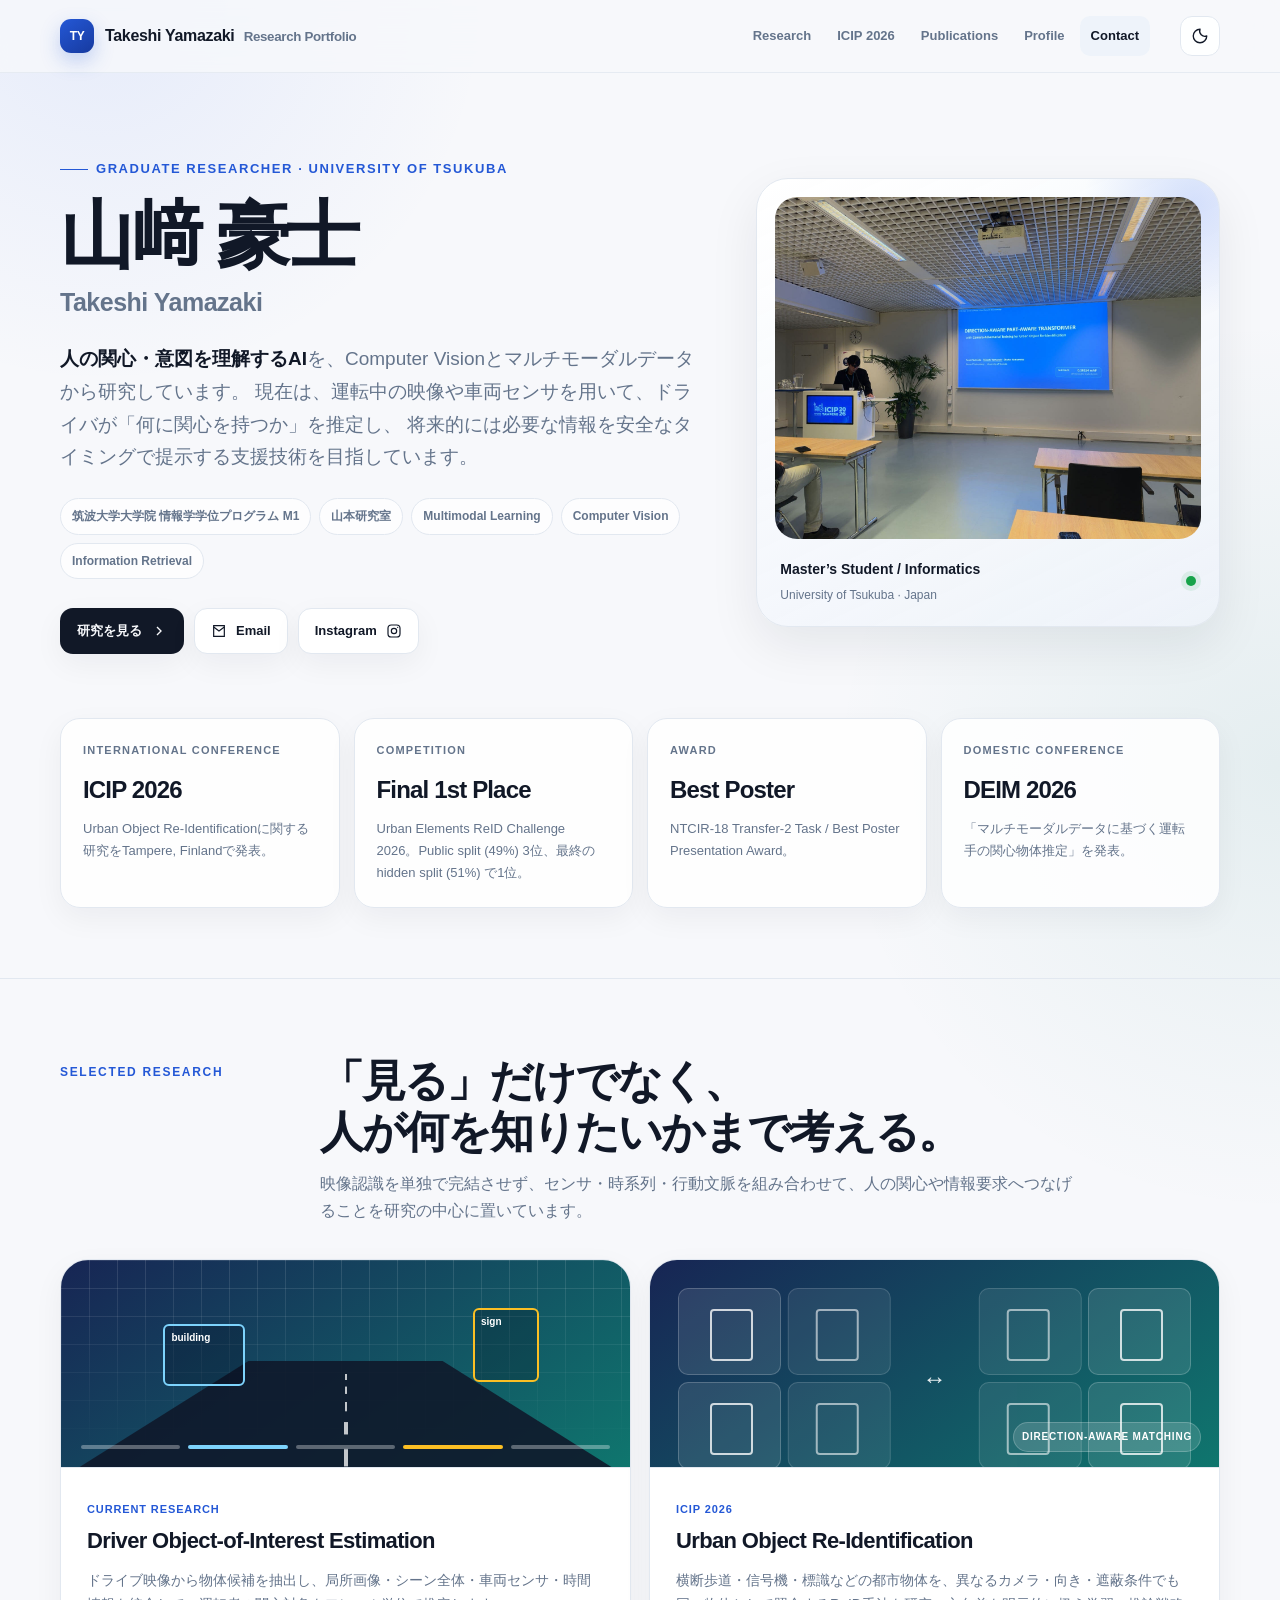
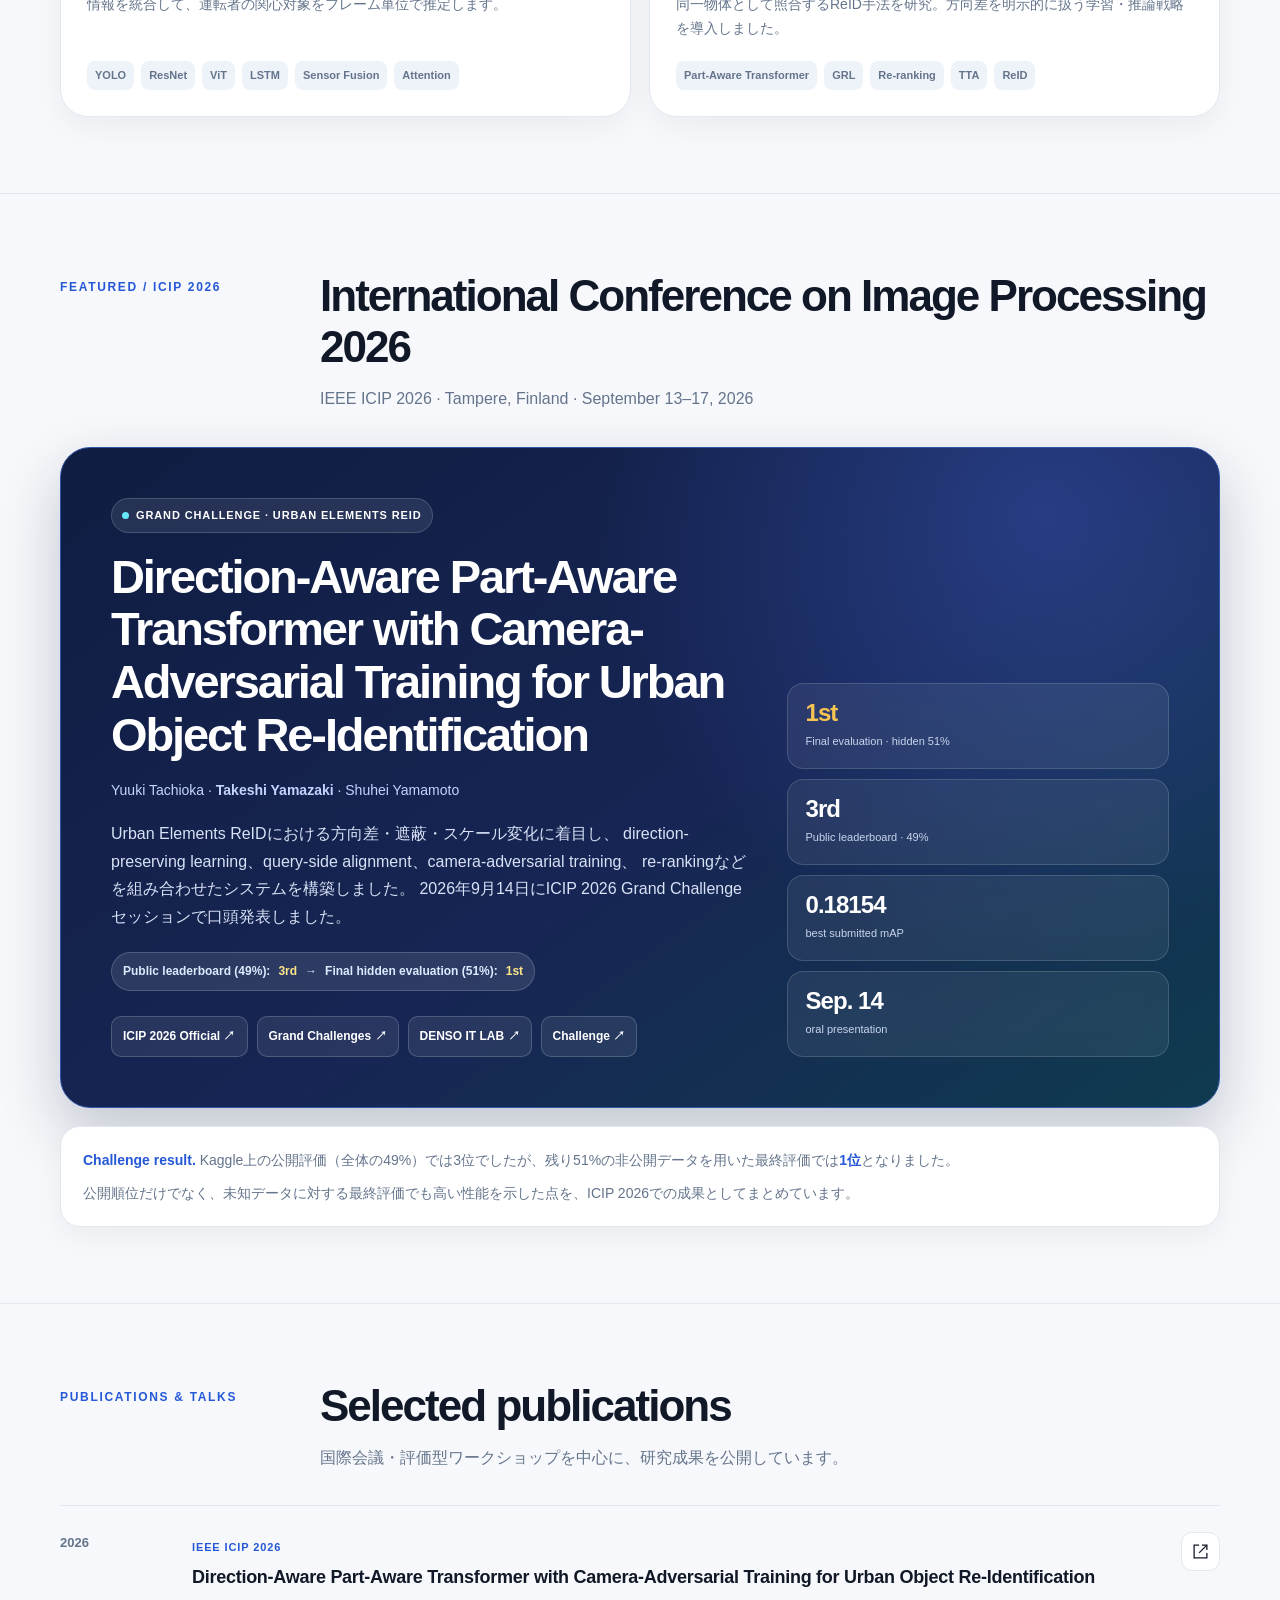
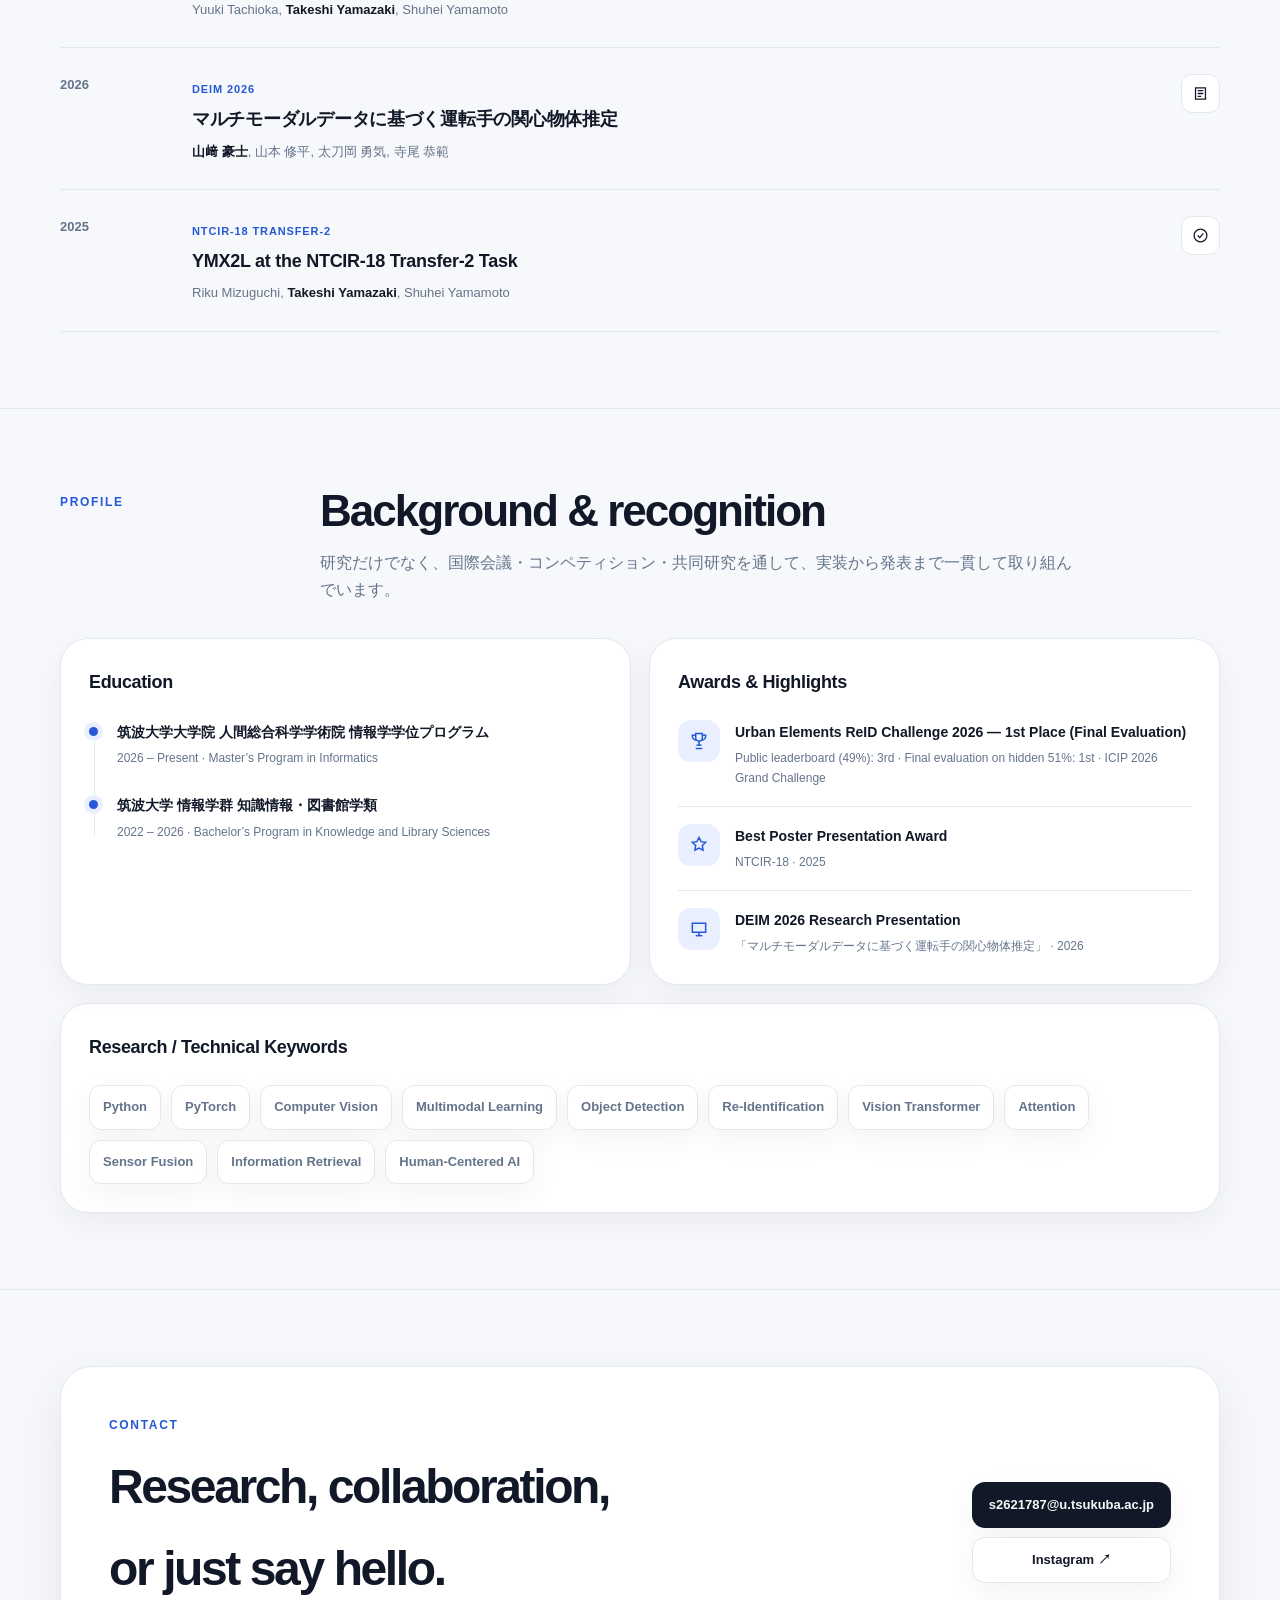
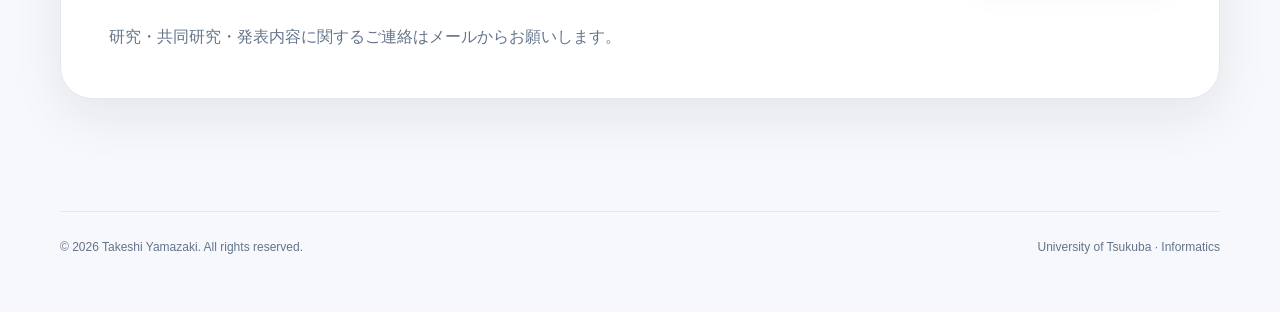
==== commit 04b48c23: "Update index.html" ====
--- a/index.html
+++ b/index.html
@@ -603,7 +603,7 @@
         <aside class="hero-card reveal" aria-label="プロフィール">
           <div class="photo-wrap">
             <div class="photo-fallback" id="photoFallback">TY</div>
-            <img src="profile.jpg" alt="山﨑豪士のプロフィール写真" id="profilePhoto" onerror="this.style.display='none'" onload="document.getElementById('photoFallback').style.display='none'" />
+            <img src="IMG_5448.JPG" alt="山﨑豪士のプロフィール写真" id="profilePhoto" onerror="this.style.display='none'" onload="document.getElementById('photoFallback').style.display='none'" />
           </div>
           <div class="photo-caption">
             <div>
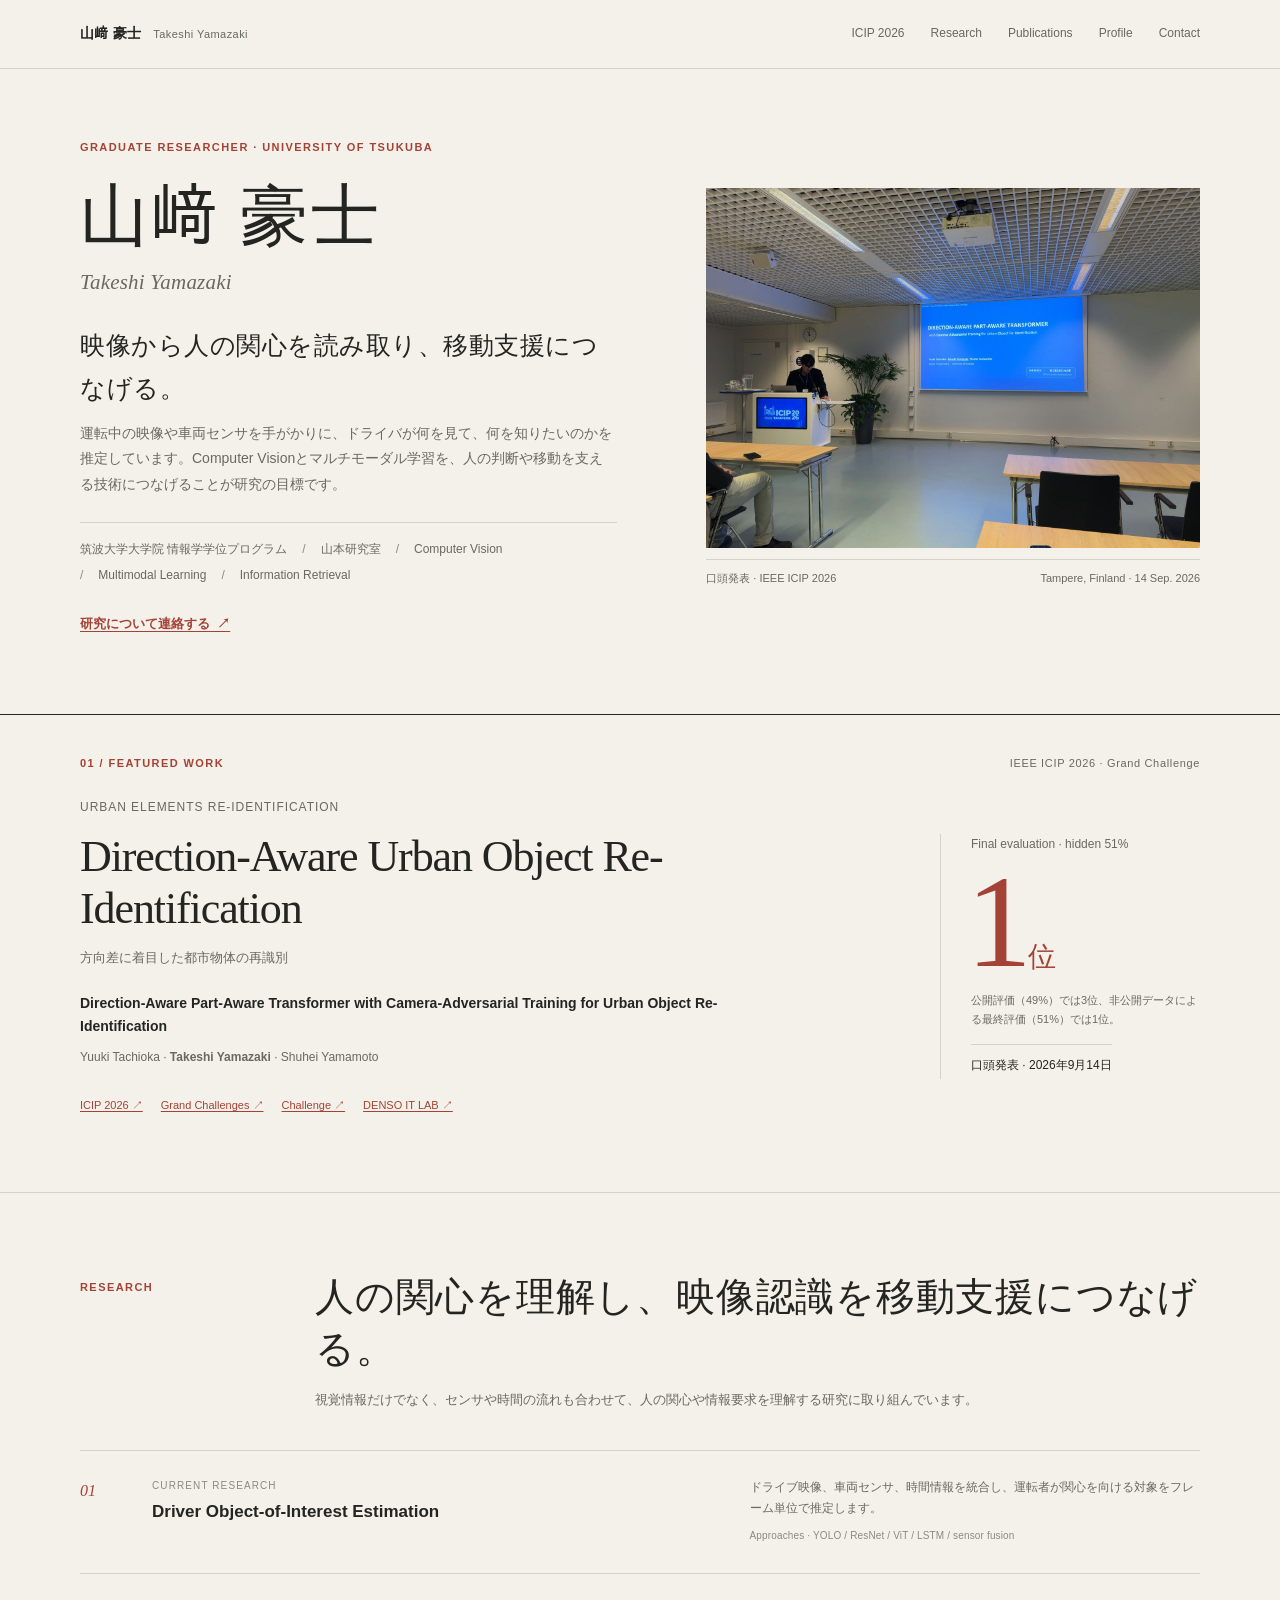
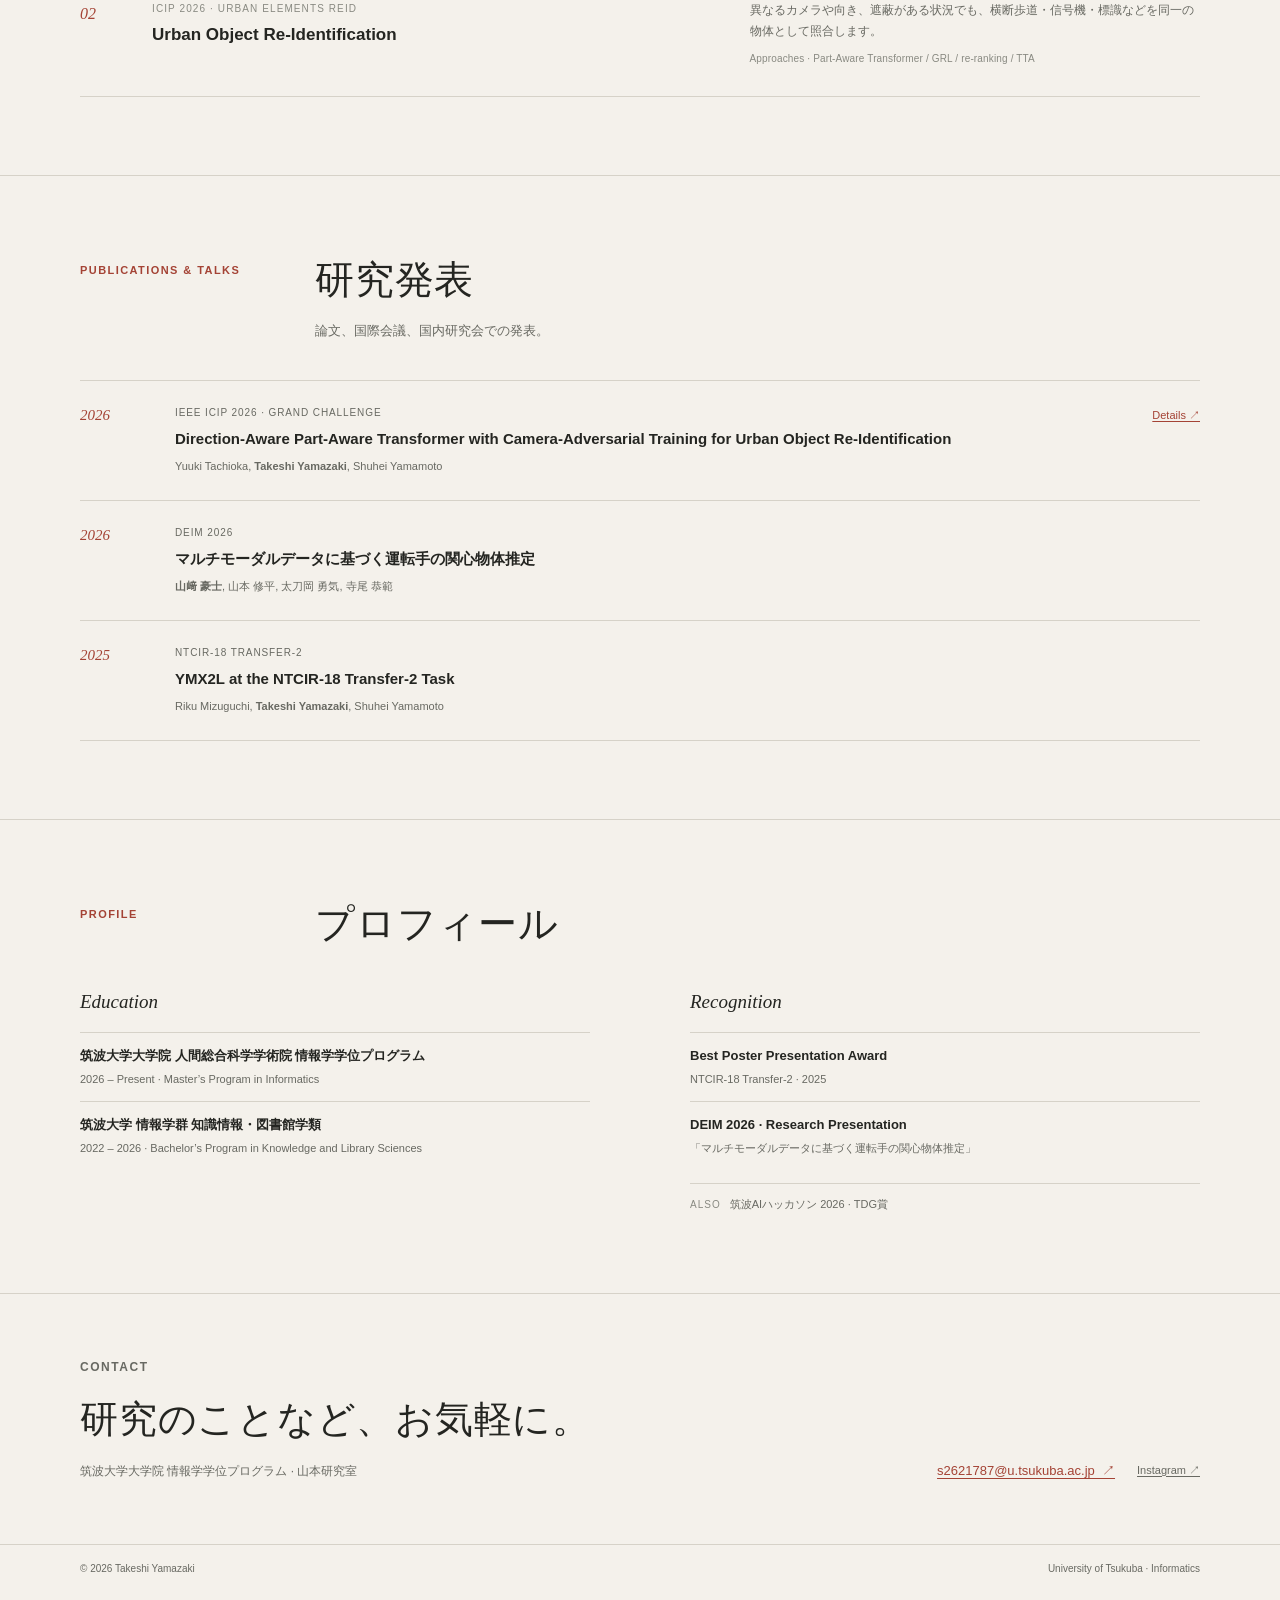
==== commit b576af27: "Refine portfolio homepage copy and layout" ====
--- a/index.html
+++ b/index.html
@@ -1,883 +1,396 @@
 <!DOCTYPE html>
-<html lang="ja" data-theme="light">
+<html lang="ja">
 <head>
   <meta charset="utf-8" />
   <meta name="viewport" content="width=device-width, initial-scale=1" />
-  <meta name="theme-color" content="#f7f8fb" />
-  <title>山﨑 豪士 / Takeshi Yamazaki — Research Portfolio</title>
-  <meta name="description" content="山﨑豪士（筑波大学大学院）の研究プロフィール。運転者の関心推定、マルチモーダル学習、Computer Vision、Urban Object Re-Identificationに関する研究・発表・受賞歴を掲載。" />
-  <meta property="og:title" content="山﨑 豪士 / Takeshi Yamazaki — Research Portfolio" />
-  <meta property="og:description" content="Multimodal Learning × Computer Vision × Human-Centered Mobility" />
+  <meta name="theme-color" content="#f4f1eb" />
+  <title>山﨑 豪士 — Takeshi Yamazaki</title>
+  <meta name="description" content="筑波大学大学院でComputer Visionとマルチモーダル学習を研究する山﨑豪士のプロフィール。IEEE ICIP 2026での口頭発表とUrban Elements ReID Challenge最終1位、研究、論文を紹介します。" />
+  <meta property="og:title" content="山﨑 豪士 — Takeshi Yamazaki" />
+  <meta property="og:description" content="映像から人の関心を読み取り、移動支援につなげる。" />
   <meta property="og:type" content="website" />
   <meta property="og:image" content="./IMG_5448.JPG" />
-
   <style>
     :root {
-      --bg: #f7f8fb;
-      --surface: rgba(255, 255, 255, 0.88);
-      --surface-solid: #ffffff;
-      --surface-2: #eef3fa;
-      --text: #111827;
-      --muted: #64748b;
-      --muted-2: #94a3b8;
-      --line: #e2e8f0;
-      --accent: #2458d6;
-      --accent-2: #4f7df3;
-      --accent-soft: #e9efff;
-      --green: #0f766e;
-      --green-soft: #e8f7f4;
-      --shadow: 0 18px 50px rgba(15, 23, 42, 0.08);
-      --shadow-soft: 0 10px 30px rgba(15, 23, 42, 0.05);
-      --radius-xl: 28px;
-      --radius-lg: 20px;
-      --radius-md: 14px;
-      --max: 1160px;
-    }
-
-    html[data-theme="dark"] {
-      --bg: #0b1020;
-      --surface: rgba(17, 24, 39, 0.84);
-      --surface-solid: #111827;
-      --surface-2: #162036;
-      --text: #f8fafc;
-      --muted: #a8b3c7;
-      --muted-2: #748198;
-      --line: #26334a;
-      --accent: #7aa2ff;
-      --accent-2: #9bb8ff;
-      --accent-soft: #17264d;
-      --green: #63d3c5;
-      --green-soft: #11332f;
-      --shadow: 0 18px 60px rgba(0, 0, 0, 0.28);
-      --shadow-soft: 0 10px 30px rgba(0, 0, 0, 0.18);
+      color-scheme: light;
+      --paper: #f4f1eb;
+      --paper-deep: #ebe7de;
+      --ink: #242521;
+      --muted: #686962;
+      --faint: #898a82;
+      --rule: #d6d2c8;
+      --accent: #a44335;
+      --accent-pale: #e9d9d3;
+      --measure: 1120px;
     }
 
     * { box-sizing: border-box; }
     html { scroll-behavior: smooth; }
     body {
       margin: 0;
-      color: var(--text);
-      background:
-        radial-gradient(circle at 8% 0%, rgba(79, 125, 243, 0.10), transparent 24rem),
-        radial-gradient(circle at 100% 15%, rgba(15, 118, 110, 0.08), transparent 28rem),
-        var(--bg);
-      font-family: Inter, ui-sans-serif, -apple-system, BlinkMacSystemFont, "Segoe UI", "Noto Sans JP", "Hiragino Sans", "Yu Gothic UI", Meiryo, sans-serif;
-      line-height: 1.72;
+      background: var(--paper);
+      color: var(--ink);
+      font-family: -apple-system, BlinkMacSystemFont, "Helvetica Neue", "Yu Gothic", YuGothic, "Hiragino Kaku Gothic ProN", Meiryo, sans-serif;
+      font-size: 16px;
+      line-height: 1.8;
       -webkit-font-smoothing: antialiased;
       text-rendering: optimizeLegibility;
     }
 
-    a { color: inherit; text-decoration: none; }
-    button, a { -webkit-tap-highlight-color: transparent; }
-    img { max-width: 100%; display: block; }
-    ::selection { background: var(--accent); color: white; }
-
-    .container { width: min(var(--max), calc(100% - 40px)); margin: 0 auto; }
-
-    /* Navigation */
+    a { color: inherit; text-decoration-thickness: 1px; text-underline-offset: .22em; }
+    a:hover { color: var(--accent); }
+    a:focus-visible { outline: 2px solid var(--accent); outline-offset: 4px; }
+    img { display: block; max-width: 100%; }
+    ::selection { background: var(--accent); color: #fff; }
+    .container { width: min(var(--measure), calc(100% - 64px)); margin: 0 auto; }
+
     .site-header {
       position: sticky;
+      z-index: 5;
       top: 0;
-      z-index: 60;
-      border-bottom: 1px solid color-mix(in srgb, var(--line) 78%, transparent);
-      background: color-mix(in srgb, var(--bg) 82%, transparent);
-      backdrop-filter: blur(18px) saturate(150%);
-    }
-
-    .nav {
-      min-height: 72px;
-      display: flex;
-      align-items: center;
-      gap: 26px;
-    }
-
-    .brand { display: flex; align-items: center; gap: 11px; font-weight: 760; letter-spacing: -0.02em; }
-    .brand-mark {
-      width: 34px; height: 34px; border-radius: 11px;
-      display: grid; place-items: center;
-      color: white; font-size: 12px; font-weight: 800;
-      background: linear-gradient(145deg, var(--accent), #173a9f);
-      box-shadow: 0 8px 20px rgba(36, 88, 214, 0.25);
-    }
-    .brand small { color: var(--muted); font-weight: 600; margin-left: 5px; }
-
-    .nav-links { margin-left: auto; display: flex; align-items: center; gap: 4px; }
-    .nav-links a {
-      padding: 9px 11px;
-      border-radius: 10px;
-      color: var(--muted);
-      font-size: 13px;
-      font-weight: 650;
-      transition: .18s ease;
-    }
-    .nav-links a:hover, .nav-links a.active { color: var(--text); background: var(--surface-2); }
-
-    .theme-toggle {
-      width: 40px; height: 40px; border-radius: 12px;
-      border: 1px solid var(--line); background: var(--surface);
-      color: var(--text); display: grid; place-items: center;
-      cursor: pointer; margin-left: 4px;
-    }
-    .theme-toggle svg { width: 18px; height: 18px; }
-
-    /* Hero */
-    .hero { padding: 78px 0 54px; }
-    .hero-grid {
-      display: grid;
-      grid-template-columns: minmax(0, 1.16fr) minmax(360px, .84fr);
-      gap: 56px;
-      align-items: center;
-    }
-
-    .eyebrow {
-      display: inline-flex; align-items: center; gap: 8px;
-      color: var(--accent); font-size: 13px; font-weight: 800;
-      letter-spacing: .12em; text-transform: uppercase;
-      margin-bottom: 18px;
-    }
-    .eyebrow::before { content: ""; width: 28px; height: 1.5px; background: currentColor; }
-
+      background: color-mix(in srgb, var(--paper) 95%, transparent);
+      border-bottom: 1px solid var(--rule);
+    }
+    .nav { min-height: 68px; display: flex; align-items: center; gap: 28px; }
+    .brand { display: flex; align-items: baseline; gap: 12px; white-space: nowrap; text-decoration: none; }
+    .brand-name { font-size: 14px; font-weight: 700; letter-spacing: .02em; }
+    .brand-en { color: var(--muted); font-size: 11px; font-weight: 450; letter-spacing: .04em; }
+    .nav-links { display: flex; gap: 26px; align-items: center; margin-left: auto; }
+    .nav-links a { color: var(--muted); font-size: 12px; text-decoration: none; }
+    .nav-links a:hover { color: var(--accent); }
+
+    .hero { padding: 70px 0 76px; }
+    .hero-grid { display: grid; grid-template-columns: 1fr .92fr; gap: clamp(42px, 7vw, 92px); align-items: center; }
+    .eyebrow, .section-kicker, .meta-label {
+      margin: 0;
+      color: var(--accent);
+      font-size: 11px;
+      font-weight: 700;
+      letter-spacing: .13em;
+      line-height: 1.6;
+      text-transform: uppercase;
+    }
+    h1, h2, h3, p, figure { margin-top: 0; }
     h1 {
-      font-size: clamp(42px, 6vw, 74px);
-      line-height: 1.04;
-      letter-spacing: -0.055em;
-      margin: 0;
-      max-width: 780px;
-    }
-    .name-en {
-      display: block;
-      margin-top: 12px;
-      color: var(--muted);
-      font-size: clamp(18px, 2.1vw, 25px);
-      line-height: 1.2;
-      letter-spacing: -0.02em;
-      font-weight: 620;
-    }
-
-    .hero-copy {
-      max-width: 720px;
-      margin: 26px 0 0;
-      font-size: clamp(16px, 1.9vw, 19px);
-      color: var(--muted);
-    }
-    .hero-copy strong { color: var(--text); font-weight: 730; }
-
-    .hero-meta { display: flex; flex-wrap: wrap; gap: 8px; margin: 24px 0 0; }
-    .pill {
-      padding: 7px 11px;
-      border-radius: 999px;
-      border: 1px solid var(--line);
-      background: color-mix(in srgb, var(--surface-solid) 80%, transparent);
-      color: var(--muted);
-      font-size: 12px;
-      font-weight: 650;
-    }
-
-    .hero-actions { display: flex; flex-wrap: wrap; gap: 10px; margin-top: 29px; }
-    .btn {
-      min-height: 46px;
-      padding: 0 16px;
-      border-radius: 13px;
-      border: 1px solid var(--line);
-      display: inline-flex; align-items: center; justify-content: center; gap: 9px;
-      background: var(--surface-solid);
-      color: var(--text);
-      font-size: 13px; font-weight: 750;
-      box-shadow: var(--shadow-soft);
-      transition: transform .18s ease, border-color .18s ease, box-shadow .18s ease;
-    }
-    .btn:hover { transform: translateY(-2px); border-color: color-mix(in srgb, var(--accent) 38%, var(--line)); box-shadow: var(--shadow); }
-    .btn.primary { border-color: transparent; background: var(--text); color: var(--bg); }
-    .btn svg { width: 16px; height: 16px; }
-
-    .hero-card {
-      position: relative;
-      padding: 18px;
-      border-radius: 32px;
-      border: 1px solid var(--line);
-      background: linear-gradient(155deg, color-mix(in srgb, var(--surface-solid) 96%, transparent), color-mix(in srgb, var(--surface-2) 86%, transparent));
-      box-shadow: var(--shadow);
-      overflow: hidden;
-    }
-    .hero-card::before {
-      content: "";
-      position: absolute;
-      width: 230px; height: 230px;
-      right: -90px; top: -90px;
-      border-radius: 50%;
-      background: radial-gradient(circle, rgba(79, 125, 243, .22), transparent 68%);
-    }
-    .photo-wrap {
-      position: relative;
-      min-height: 342px;
-      border-radius: 22px;
-      overflow: hidden;
-      background:
-        linear-gradient(150deg, rgba(36,88,214,.08), rgba(15,118,110,.08)),
-        var(--surface-2);
-    }
-    .photo-wrap img { width: 100%; height: 342px; object-fit: cover; }
-    .photo-fallback {
-      position: absolute; inset: 0;
-      display: grid; place-items: center;
-      font-size: 72px; font-weight: 800; letter-spacing: -0.08em;
-      color: color-mix(in srgb, var(--accent) 78%, var(--text));
-    }
-    .photo-caption {
-      display: flex; align-items: center; justify-content: space-between; gap: 12px;
-      padding: 16px 5px 3px;
-    }
-    .photo-caption strong { font-size: 14px; }
-    .photo-caption span { display: block; color: var(--muted); font-size: 12px; margin-top: 2px; }
-    .status-dot { width: 10px; height: 10px; border-radius: 50%; background: #16a34a; box-shadow: 0 0 0 5px rgba(22,163,74,.10); }
-
-    /* Highlights */
-    .highlights { padding: 10px 0 70px; }
-    .highlight-grid { display: grid; grid-template-columns: repeat(4, 1fr); gap: 14px; }
-    .highlight {
-      padding: 22px;
-      border-radius: var(--radius-lg);
-      border: 1px solid var(--line);
-      background: var(--surface);
-      box-shadow: var(--shadow-soft);
-    }
-    .highlight .kicker { color: var(--muted); font-size: 11px; font-weight: 800; letter-spacing: .11em; text-transform: uppercase; }
-    .highlight .value { margin-top: 9px; font-size: 24px; font-weight: 820; letter-spacing: -0.035em; }
-    .highlight p { margin: 7px 0 0; color: var(--muted); font-size: 13px; }
-
-    /* Sections */
-    section.content-section { padding: 76px 0; border-top: 1px solid var(--line); }
-    .section-head {
-      display: grid; grid-template-columns: 220px 1fr; gap: 40px;
-      margin-bottom: 34px;
-    }
-    .section-label { color: var(--accent); font-size: 12px; font-weight: 830; letter-spacing: .14em; text-transform: uppercase; padding-top: 7px; }
-    .section-title { margin: 0; font-size: clamp(28px, 4vw, 44px); line-height: 1.16; letter-spacing: -0.045em; }
-    .section-desc { max-width: 760px; color: var(--muted); margin: 13px 0 0; }
-
-    /* Research cards */
-    .research-grid { display: grid; grid-template-columns: 1fr 1fr; gap: 18px; }
-    .research-card {
-      min-height: 440px;
-      border: 1px solid var(--line);
-      border-radius: var(--radius-xl);
-      background: var(--surface-solid);
-      overflow: hidden;
-      display: flex; flex-direction: column;
-      box-shadow: var(--shadow-soft);
-      transition: transform .2s ease, box-shadow .2s ease;
-    }
-    .research-card:hover { transform: translateY(-3px); box-shadow: var(--shadow); }
-    .research-visual {
-      height: 208px;
-      position: relative;
-      overflow: hidden;
-      border-bottom: 1px solid var(--line);
-      background: linear-gradient(145deg, var(--surface-2), var(--accent-soft));
-    }
-    .research-visual.darkish { background: linear-gradient(145deg, #172554, #0f766e); color: white; }
-    .visual-grid {
-      position: absolute; inset: 0;
-      background-image:
-        linear-gradient(to right, rgba(255,255,255,.12) 1px, transparent 1px),
-        linear-gradient(to bottom, rgba(255,255,255,.12) 1px, transparent 1px);
-      background-size: 28px 28px;
-      mask-image: linear-gradient(to bottom, black, transparent 92%);
-    }
-    .road {
-      position: absolute; left: 0; right: 0; bottom: -12px; height: 118px;
-      clip-path: polygon(33% 0, 67% 0, 100% 100%, 0 100%);
-      background: rgba(15,23,42,.88);
-    }
-    .lane { position: absolute; left: 50%; top: 96px; width: 3px; height: 120px; background: repeating-linear-gradient(to bottom, #fff 0 11px, transparent 11px 22px); transform: translateX(-50%) perspective(40px) rotateX(15deg); opacity: .75; }
-    .object-box { position: absolute; border: 2px solid #7dd3fc; border-radius: 6px; color: white; font-size: 10px; font-weight: 800; padding: 3px 6px; background: rgba(2,6,23,.24); }
-    .ob1 { left: 18%; top: 64px; width: 82px; height: 62px; }
-    .ob2 { right: 16%; top: 48px; width: 66px; height: 74px; border-color: #fbbf24; }
-    .sensor-line { position: absolute; left: 20px; right: 20px; bottom: 18px; display: flex; gap: 8px; z-index: 4; }
-    .sensor-line span { flex: 1; height: 4px; border-radius: 999px; background: rgba(255,255,255,.32); }
-    .sensor-line span:nth-child(2) { background: #7dd3fc; }
-    .sensor-line span:nth-child(4) { background: #fbbf24; }
-
-    .reid-stage { position: absolute; inset: 0; display: grid; grid-template-columns: 1fr 64px 1fr; gap: 12px; align-items: center; padding: 28px; }
-    .thumb-stack { display: grid; grid-template-columns: 1fr 1fr; gap: 7px; }
-    .thumb { aspect-ratio: 1.18; border-radius: 10px; border: 1px solid rgba(255,255,255,.20); background: rgba(255,255,255,.10); position: relative; overflow: hidden; }
-    .thumb::after { content: ""; position: absolute; width: 38%; height: 56%; left: 31%; top: 24%; border: 2px solid rgba(255,255,255,.78); border-radius: 4px; }
-    .thumb.flip { transform: scaleX(-1); opacity: .75; }
-    .match-arrow { display: grid; place-items: center; font-size: 24px; font-weight: 900; opacity: .9; }
-    .reid-chip { position: absolute; right: 18px; bottom: 15px; font-size: 10px; font-weight: 800; letter-spacing: .08em; text-transform: uppercase; padding: 5px 8px; border-radius: 999px; background: rgba(255,255,255,.14); border: 1px solid rgba(255,255,255,.20); }
-
-    .research-body { padding: 26px; display: flex; flex-direction: column; gap: 14px; flex: 1; }
-    .research-body h3 { margin: 0; font-size: 22px; line-height: 1.25; letter-spacing: -0.03em; }
-    .research-body p { margin: 0; color: var(--muted); font-size: 14px; }
-    .tag-row { display: flex; flex-wrap: wrap; gap: 7px; margin-top: auto; padding-top: 7px; }
-    .tag { padding: 5px 8px; border-radius: 8px; background: var(--surface-2); color: var(--muted); font-size: 11px; font-weight: 700; }
-
-    /* ICIP feature */
-    .feature-card {
-      border-radius: 30px;
-      border: 1px solid #3155a8;
-      background:
-        radial-gradient(circle at 85% 10%, rgba(80, 124, 255, .28), transparent 28rem),
-        linear-gradient(145deg, #0f1d42, #172554 54%, #0f3b4f);
-      color: white;
-      overflow: hidden;
-      box-shadow: 0 24px 60px rgba(15, 29, 66, .23);
-    }
-    .feature-inner { padding: clamp(28px, 5vw, 50px); display: grid; grid-template-columns: 1.25fr .75fr; gap: 38px; align-items: end; }
-    .feature-badge { display: inline-flex; align-items: center; gap: 7px; padding: 7px 10px; border-radius: 999px; background: rgba(255,255,255,.09); border: 1px solid rgba(255,255,255,.16); font-size: 11px; font-weight: 800; letter-spacing: .08em; text-transform: uppercase; }
-    .feature-badge::before { content: ""; width: 7px; height: 7px; border-radius: 50%; background: #67e8f9; }
-    .feature-card h3 { margin: 18px 0 0; font-size: clamp(27px, 4vw, 47px); line-height: 1.12; letter-spacing: -0.045em; }
-    .feature-card .authors { margin-top: 17px; color: #c4d4ff; font-size: 14px; }
-    .feature-card .feature-copy { margin: 18px 0 0; color: #d8e1f6; max-width: 740px; }
-    .feature-links { display: flex; flex-wrap: wrap; gap: 9px; margin-top: 25px; }
-    .feature-links a { padding: 9px 11px; border-radius: 10px; border: 1px solid rgba(255,255,255,.18); background: rgba(255,255,255,.08); font-size: 12px; font-weight: 760; }
-    .feature-links a:hover { background: rgba(255,255,255,.14); }
-    .feature-stats { display: grid; gap: 10px; }
-    .feature-stat { padding: 17px 18px; border-radius: 16px; border: 1px solid rgba(255,255,255,.15); background: rgba(255,255,255,.07); backdrop-filter: blur(10px); }
-    .feature-stat strong { font-size: 24px; line-height: 1; display: block; letter-spacing: -0.04em; }
-    .feature-stat span { color: #c9d5ee; font-size: 11px; display: block; margin-top: 7px; }
-
-
-    /* ICIP result / evidence gallery */
-    .result-ribbon {
-      display: inline-flex;
-      align-items: center;
-      gap: 8px;
-      margin-top: 22px;
-      padding: 8px 11px;
-      border-radius: 999px;
-      background: rgba(255,255,255,.10);
-      border: 1px solid rgba(255,255,255,.17);
-      color: #dbeafe;
-      font-size: 12px;
-      font-weight: 780;
-    }
-    .result-ribbon b { color: #fde68a; font-weight: 900; }
-
-    .icip-story {
-      margin-top: 18px;
-      padding: 21px 22px;
-      border-radius: 20px;
-      border: 1px solid var(--line);
-      background: var(--surface-solid);
-      box-shadow: var(--shadow-soft);
-      color: var(--text);
-    }
-    .icip-story strong { color: var(--accent); }
-    .icip-story p { margin: 0; color: var(--muted); font-size: 14px; }
-    .icip-story p + p { margin-top: 9px; }
-
-    .icip-gallery {
-      margin-top: 18px;
-      display: grid;
-      grid-template-columns: 1.18fr .82fr;
-      gap: 18px;
-    }
-    .media-card {
-      position: relative;
-      overflow: hidden;
-      border-radius: 24px;
-      border: 1px solid var(--line);
-      background: var(--surface-solid);
-      box-shadow: var(--shadow-soft);
-    }
-    .media-card img {
-      width: 100%;
-      height: 100%;
-      min-height: 290px;
-      object-fit: cover;
-      background: var(--surface-2);
-    }
-    .media-card.certificate img { object-fit: contain; padding: 10px; }
-    .media-caption {
-      position: absolute;
-      left: 12px;
-      right: 12px;
-      bottom: 12px;
-      padding: 10px 12px;
-      border-radius: 13px;
-      color: #fff;
-      font-size: 11px;
-      font-weight: 760;
-      line-height: 1.45;
-      background: rgba(2, 6, 23, .72);
-      backdrop-filter: blur(10px);
-      border: 1px solid rgba(255,255,255,.13);
-    }
-
-    .oral-photo-card {
-      margin-top: 18px;
-      min-height: 270px;
-      border-radius: 24px;
-      border: 1px dashed color-mix(in srgb, var(--accent) 45%, var(--line));
-      background:
-        linear-gradient(145deg, color-mix(in srgb, var(--accent-soft) 70%, transparent), var(--surface-solid));
-      overflow: hidden;
-      position: relative;
-    }
-    .oral-photo-card img {
-      width: 100%;
-      height: 360px;
-      object-fit: cover;
-    }
-    .oral-photo-fallback {
-      min-height: 270px;
-      display: grid;
-      place-items: center;
-      padding: 34px;
-      text-align: center;
-      color: var(--muted);
-    }
-    .oral-photo-fallback strong {
-      display: block;
-      color: var(--text);
-      font-size: 18px;
-      margin-bottom: 8px;
-    }
-
-    .gold {
-      color: #f6c453 !important;
-    }
-
-    @media (max-width: 920px) {
-    }
-
-    /* Publications */
-    .pub-list { display: grid; gap: 0; border-top: 1px solid var(--line); }
-    .pub-item {
-      display: grid;
-      grid-template-columns: 108px 1fr auto;
-      gap: 24px;
-      padding: 26px 0;
-      border-bottom: 1px solid var(--line);
-      align-items: start;
-    }
-    .pub-year { color: var(--muted); font-size: 13px; font-weight: 800; }
-    .pub-venue { display: inline-flex; margin-bottom: 8px; color: var(--accent); font-size: 11px; font-weight: 850; letter-spacing: .08em; text-transform: uppercase; }
-    .pub-title { margin: 0; font-size: 18px; line-height: 1.42; letter-spacing: -0.015em; }
-    .pub-authors { margin-top: 8px; color: var(--muted); font-size: 13px; }
-    .pub-authors strong { color: var(--text); }
-    .pub-link { width: 39px; height: 39px; border-radius: 11px; display: grid; place-items: center; border: 1px solid var(--line); background: var(--surface-solid); }
-    .pub-link:hover { border-color: var(--accent); }
-    .pub-link svg { width: 17px; height: 17px; }
-
-    /* Awards / education */
-    .two-col { display: grid; grid-template-columns: 1fr 1fr; gap: 18px; }
-    .panel { border: 1px solid var(--line); border-radius: var(--radius-xl); background: var(--surface-solid); padding: 28px; box-shadow: var(--shadow-soft); }
-    .panel h3 { margin: 0 0 22px; font-size: 18px; letter-spacing: -0.02em; }
-    .timeline { position: relative; padding-left: 24px; }
-    .timeline::before { content: ""; position: absolute; left: 5px; top: 6px; bottom: 6px; width: 1px; background: var(--line); }
-    .timeline-item { position: relative; padding: 0 0 25px 4px; }
-    .timeline-item:last-child { padding-bottom: 0; }
-    .timeline-item::before { content: ""; position: absolute; left: -24px; top: 7px; width: 9px; height: 9px; border-radius: 50%; background: var(--accent); box-shadow: 0 0 0 5px var(--accent-soft); }
-    .timeline-item strong { display: block; font-size: 14px; }
-    .timeline-item span { color: var(--muted); font-size: 12px; display: block; margin-top: 4px; }
-    .award { display: flex; gap: 15px; align-items: flex-start; padding: 17px 0; border-bottom: 1px solid var(--line); }
-    .award:last-child { border-bottom: 0; padding-bottom: 0; }
-    .award:first-of-type { padding-top: 0; }
-    .award-icon { width: 42px; height: 42px; flex: 0 0 42px; border-radius: 13px; display: grid; place-items: center; background: var(--accent-soft); color: var(--accent); }
-    .award-icon svg { width: 20px; height: 20px; }
-    .award strong { font-size: 14px; display: block; }
-    .award span { color: var(--muted); font-size: 12px; display: block; margin-top: 4px; }
-
-    /* Skills */
-    .skill-cloud { display: flex; flex-wrap: wrap; gap: 10px; }
-    .skill { padding: 10px 13px; border-radius: 12px; border: 1px solid var(--line); background: var(--surface-solid); color: var(--muted); font-size: 13px; font-weight: 700; box-shadow: var(--shadow-soft); }
-
-    /* Contact */
-    .contact-card {
-      border: 1px solid var(--line);
-      border-radius: 32px;
-      background: var(--surface-solid);
-      padding: clamp(28px, 5vw, 48px);
-      display: grid;
-      grid-template-columns: 1fr auto;
-      align-items: center;
-      gap: 24px;
-      box-shadow: var(--shadow);
-    }
-    .contact-card h2 { margin: 0; font-size: clamp(30px, 4vw, 48px); letter-spacing: -0.05em; }
-    .contact-card p { margin: 12px 0 0; color: var(--muted); max-width: 650px; }
-    .contact-actions { display: flex; flex-direction: column; gap: 9px; min-width: 190px; }
-
-    footer { padding: 36px 0 54px; color: var(--muted); font-size: 12px; }
-    .footer-inner { display: flex; justify-content: space-between; gap: 20px; border-top: 1px solid var(--line); padding-top: 25px; }
-
-    /* Reveal animation */
-    .reveal { opacity: 0; transform: translateY(14px); transition: opacity .55s ease, transform .55s ease; }
-    .reveal.visible { opacity: 1; transform: none; }
-
-    @media (max-width: 920px) {
-      .nav-links { display: none; }
-      .theme-toggle { margin-left: auto; }
-      .hero { padding-top: 54px; }
-      .hero-grid, .feature-inner, .section-head, .contact-card { grid-template-columns: 1fr; }
-      .hero-card { max-width: 520px; }
-      .highlight-grid, .research-grid, .two-col { grid-template-columns: 1fr; }
-      .highlight-grid { grid-template-columns: repeat(2, 1fr); }
-      .section-head { gap: 8px; }
-      .feature-stats { grid-template-columns: repeat(3, 1fr); }
-      .contact-actions { flex-direction: row; min-width: 0; }
-    }
-
-    @media (max-width: 680px) {
-      .container { width: min(100% - 26px, var(--max)); }
-      .nav { min-height: 64px; }
-      .brand small { display: none; }
-      .hero { padding: 42px 0 40px; }
-      .hero-grid { gap: 34px; }
-      .photo-wrap, .photo-wrap img { height: 300px; min-height: 300px; }
-      .highlights { padding-bottom: 50px; }
-      .highlight-grid { grid-template-columns: 1fr; }
-      section.content-section { padding: 58px 0; }
-      .research-card { min-height: 0; }
-      .feature-stats { grid-template-columns: 1fr; }
-      .pub-item { grid-template-columns: 64px 1fr; gap: 13px; }
-      .pub-link { display: none; }
-      .contact-actions { flex-direction: column; }
-      .footer-inner { flex-direction: column; }
-    }
-
-    @media (prefers-reduced-motion: reduce) {
-      *, *::before, *::after { scroll-behavior: auto !important; animation: none !important; transition: none !important; }
-      .reveal { opacity: 1; transform: none; }
-    }
+      margin: 19px 0 28px;
+      font-family: "Yu Mincho", YuMincho, "Hiragino Mincho ProN", "Hiragino Mincho Pro", Georgia, serif;
+      font-size: clamp(44px, 6vw, 68px);
+      font-weight: 500;
+      letter-spacing: .035em;
+      line-height: 1.18;
+    }
+    h1 span { display: block; margin-top: 13px; color: var(--muted); font: italic 21px/1.3 Georgia, "Times New Roman", serif; letter-spacing: .01em; }
+    .hero-lede { max-width: 560px; margin: 0 0 12px; font-size: clamp(20px, 2.3vw, 25px); line-height: 1.7; letter-spacing: .02em; }
+    .hero-copy { max-width: 545px; margin: 0; color: var(--muted); font-size: 14px; }
+    .hero-meta { display: flex; flex-wrap: wrap; gap: 5px 15px; margin-top: 25px; padding-top: 16px; border-top: 1px solid var(--rule); color: var(--muted); font-size: 12px; }
+    .hero-meta span + span::before { content: "/"; margin-right: 15px; color: var(--faint); }
+    .hero-link { display: inline-flex; margin-top: 25px; color: var(--accent); font-size: 13px; font-weight: 650; }
+    .hero-photo { margin: 0; }
+    .hero-photo img { width: 100%; aspect-ratio: 1.37; object-fit: cover; object-position: 45% center; }
+    .hero-photo figcaption { display: flex; justify-content: space-between; flex-wrap: wrap; gap: 4px 18px; margin-top: 11px; padding-top: 9px; border-top: 1px solid var(--rule); color: var(--muted); font-size: 11px; }
+
+    .feature-section { padding: 32px 0 76px; border-top: 1px solid var(--ink); border-bottom: 1px solid var(--rule); }
+    .feature-topline { display: flex; justify-content: space-between; gap: 24px; align-items: baseline; margin-bottom: 24px; }
+    .feature-date { color: var(--muted); font-size: 11px; letter-spacing: .06em; }
+    .feature-grid { display: grid; grid-template-columns: minmax(0, 1fr) 260px; gap: clamp(36px, 8vw, 110px); align-items: center; }
+    .feature-venue { margin: 0 0 12px; color: var(--muted); font-size: 12px; letter-spacing: .08em; text-transform: uppercase; }
+    .feature-title { max-width: 710px; margin: 0; font-family: Georgia, "Times New Roman", "Yu Mincho", YuMincho, serif; font-size: clamp(30px, 4vw, 44px); font-weight: 400; letter-spacing: -.025em; line-height: 1.18; }
+    .feature-title-ja { margin: 11px 0 0; color: var(--muted); font-size: 13px; }
+    .paper-title { max-width: 720px; margin: 23px 0 9px; font-size: 14px; font-weight: 650; line-height: 1.65; }
+    .authors { margin: 0; color: var(--muted); font-size: 12px; }
+    .feature-summary { border-left: 1px solid var(--rule); padding-left: 30px; }
+    .rank-caption { display: block; color: var(--muted); font-size: 12px; }
+    .rank-number { display: block; margin: 1px 0 5px -5px; color: var(--accent); font-family: Georgia, "Times New Roman", serif; font-size: 132px; font-weight: 400; letter-spacing: -.095em; line-height: .98; }
+    .rank-number small { margin-left: 9px; font-family: "Yu Mincho", YuMincho, serif; font-size: 28px; letter-spacing: 0; }
+    .rank-detail { margin: 0; color: var(--muted); font-size: 11px; line-height: 1.75; }
+    .oral-label { display: inline-block; margin-top: 15px; padding-top: 10px; border-top: 1px solid var(--rule); color: var(--ink); font-size: 12px; }
+    .feature-links { display: flex; flex-wrap: wrap; gap: 8px 18px; margin-top: 27px; }
+    .feature-links a { color: var(--accent); font-size: 11px; }
+
+    .content-section { padding: 78px 0; border-bottom: 1px solid var(--rule); }
+    .section-head { display: grid; grid-template-columns: 195px minmax(0, 1fr); gap: 40px; margin-bottom: 38px; }
+    .section-kicker { padding-top: 8px; }
+    .section-title { margin: 0; font-family: "Yu Mincho", YuMincho, "Hiragino Mincho ProN", Georgia, serif; font-size: clamp(29px, 4vw, 39px); font-weight: 500; letter-spacing: .02em; line-height: 1.35; }
+    .section-desc { max-width: 700px; margin: 12px 0 0; color: var(--muted); font-size: 13px; }
+
+    .research-list { border-top: 1px solid var(--rule); }
+    .research-item { display: grid; grid-template-columns: 52px minmax(0, 1fr) minmax(230px, .78fr); gap: 20px; align-items: start; padding: 26px 0 28px; border-bottom: 1px solid var(--rule); }
+    .research-no { padding-top: 2px; color: var(--accent); font: italic 16px/1.5 Georgia, "Times New Roman", serif; }
+    .research-item h3 { margin: 0; font-size: 17px; font-weight: 650; line-height: 1.45; }
+    .research-item .research-type { margin: 0 0 5px; color: var(--faint); font-size: 10px; letter-spacing: .11em; text-transform: uppercase; }
+    .research-item > p { margin: 0; color: var(--muted); font-size: 12px; }
+    .approaches { display: block; margin-top: 7px; color: var(--faint); font-size: 10px; letter-spacing: .015em; }
+
+    .publication-list { margin: 0; padding: 0; list-style: none; border-top: 1px solid var(--rule); }
+    .publication { display: grid; grid-template-columns: 75px minmax(0, 1fr) auto; gap: 20px; align-items: start; padding: 23px 0; border-bottom: 1px solid var(--rule); }
+    .publication-year { color: var(--accent); font: italic 15px/1.5 Georgia, "Times New Roman", serif; }
+    .publication-venue { display: block; margin-bottom: 5px; color: var(--muted); font-size: 10px; letter-spacing: .09em; text-transform: uppercase; }
+    .publication h3 { margin: 0; font-size: 15px; font-weight: 650; line-height: 1.55; }
+    .publication p { margin: 7px 0 0; color: var(--muted); font-size: 11px; }
+    .publication-link { padding-top: 2px; color: var(--accent); font-size: 11px; white-space: nowrap; }
+
+    .profile-grid { display: grid; grid-template-columns: 1fr 1fr; gap: clamp(35px, 8vw, 100px); }
+    .profile-block h3 { margin: 0 0 17px; font: italic 19px/1.4 Georgia, "Times New Roman", serif; }
+    .education-row { padding: 13px 0; border-top: 1px solid var(--rule); }
+    .education-row strong, .recognition-row strong { display: block; font-size: 13px; font-weight: 650; line-height: 1.6; }
+    .education-row span, .recognition-row span { display: block; margin-top: 3px; color: var(--muted); font-size: 11px; line-height: 1.65; }
+    .recognition-row { padding: 13px 0; border-top: 1px solid var(--rule); }
+    .minor-recognition { margin: 13px 0 0; padding-top: 11px; border-top: 1px solid var(--rule); color: var(--muted); font-size: 11px; }
+    .minor-recognition span { margin-right: 9px; color: var(--faint); font-size: 10px; letter-spacing: .1em; text-transform: uppercase; }
+
+    .contact-section { padding: 56px 0 62px; }
+    .contact-inner { display: flex; justify-content: space-between; align-items: end; gap: 32px; }
+    .contact-inner h2 { margin: 8px 0 7px; font-family: "Yu Mincho", YuMincho, Georgia, serif; font-size: clamp(28px, 4vw, 38px); font-weight: 500; letter-spacing: .02em; }
+    .contact-inner p { margin: 0; color: var(--muted); font-size: 12px; }
+    .contact-links { display: flex; flex: 0 0 auto; align-items: center; gap: 22px; }
+    .contact-link { color: var(--accent); font-size: 13px; }
+    .contact-secondary { color: var(--muted); font-size: 11px; }
+    footer { padding: 15px 0 29px; border-top: 1px solid var(--rule); color: var(--muted); font-size: 10px; }
+    .footer-inner { display: flex; justify-content: space-between; gap: 20px; }
+
+    @media (max-width: 820px) {
+      .container { width: min(var(--measure), calc(100% - 44px)); }
+      .hero { padding: 53px 0 58px; }
+      .hero-grid { grid-template-columns: 1fr .8fr; gap: 34px; }
+      .feature-grid { grid-template-columns: minmax(0, 1fr) 205px; gap: 35px; }
+      .feature-summary { padding-left: 21px; }
+      .rank-number { font-size: 112px; }
+      .section-head { grid-template-columns: 150px minmax(0, 1fr); gap: 24px; }
+      .research-item { grid-template-columns: 38px minmax(0, 1fr) minmax(190px, .8fr); gap: 14px; }
+    }
+    @media (max-width: 620px) {
+      .container { width: calc(100% - 36px); }
+      .nav { min-height: 60px; flex-wrap: wrap; gap: 0; padding-top: 12px; }
+      .brand { min-height: 34px; }
+      .brand-en { display: none; }
+      .nav-links { width: 100%; margin: 0; padding: 5px 0 10px; gap: 22px; overflow-x: auto; white-space: nowrap; scrollbar-width: none; }
+      .nav-links::-webkit-scrollbar { display: none; }
+      .nav-links a { font-size: 11px; }
+      .hero { padding: 36px 0 48px; }
+      .hero-grid { grid-template-columns: 1fr; gap: 29px; }
+      h1 { margin: 15px 0 22px; font-size: clamp(43px, 12vw, 58px); }
+      h1 span { font-size: 19px; }
+      .hero-lede { font-size: 20px; }
+      .hero-copy { font-size: 13px; }
+      .hero-meta { margin-top: 18px; }
+      .hero-photo { order: -1; }
+      .hero-photo img { aspect-ratio: 1.55; }
+      .hero-photo figcaption { font-size: 10px; }
+      .feature-section { padding: 25px 0 40px; }
+      .feature-topline { margin-bottom: 20px; }
+      .feature-date { font-size: 10px; }
+      .feature-grid { grid-template-columns: 1fr; gap: 25px; }
+      .feature-title { font-size: 34px; }
+      .feature-summary { display: grid; grid-template-columns: 115px 1fr; column-gap: 20px; align-items: center; padding: 16px 0 0; border-top: 1px solid var(--rule); border-left: 0; }
+      .rank-caption { grid-column: 1; }
+      .rank-number { grid-column: 1; grid-row: 2 / span 2; margin: -2px 0 0 -3px; font-size: 105px; }
+      .rank-number small { font-size: 22px; }
+      .rank-detail { grid-column: 2; grid-row: 2; }
+      .oral-label { grid-column: 2; grid-row: 3; margin-top: 8px; padding-top: 8px; }
+      .content-section { padding: 55px 0; }
+      .section-head { grid-template-columns: 1fr; gap: 5px; margin-bottom: 27px; }
+      .section-kicker { padding-top: 0; }
+      .section-title { font-size: 30px; }
+      .research-item { grid-template-columns: 32px 1fr; gap: 10px; padding: 20px 0; }
+      .research-item > p { grid-column: 2; margin-top: -2px; }
+      .publication { grid-template-columns: 50px 1fr; gap: 13px; padding: 20px 0; }
+      .publication h3 { font-size: 14px; }
+      .publication-link { grid-column: 2; padding: 0; }
+      .profile-grid { grid-template-columns: 1fr; gap: 36px; }
+      .contact-section { padding: 42px 0; }
+      .contact-inner { align-items: flex-start; flex-direction: column; gap: 19px; }
+      .contact-links { flex-wrap: wrap; gap: 10px 22px; }
+      .footer-inner { flex-direction: column; gap: 3px; }
+    }
+    @media (prefers-reduced-motion: reduce) { html { scroll-behavior: auto; } }
   </style>
 </head>
 <body>
   <header class="site-header">
     <div class="container nav">
       <a class="brand" href="#top" aria-label="トップへ">
-        <span class="brand-mark">TY</span>
-        <span>Takeshi Yamazaki <small>Research Portfolio</small></span>
+        <span class="brand-name">山﨑 豪士</span>
+        <span class="brand-en">Takeshi Yamazaki</span>
       </a>
       <nav class="nav-links" aria-label="主要ナビゲーション">
+        <a href="#icip">ICIP 2026</a>
         <a href="#research">Research</a>
-        <a href="#icip">ICIP 2026</a>
         <a href="#publications">Publications</a>
         <a href="#profile">Profile</a>
         <a href="#contact">Contact</a>
       </nav>
-      <button class="theme-toggle" id="themeToggle" aria-label="配色を切り替える" title="テーマ切替">
-        <svg viewBox="0 0 24 24" fill="none" stroke="currentColor" stroke-width="1.8" stroke-linecap="round" stroke-linejoin="round" aria-hidden="true">
-          <path d="M12 3a9 9 0 1 0 9 9 7 7 0 0 1-9-9Z"/>
-        </svg>
-      </button>
     </div>
   </header>
 
   <main id="top">
-    <section class="hero">
+    <section class="hero" aria-labelledby="page-title">
       <div class="container hero-grid">
-        <div class="reveal">
-          <div class="eyebrow">Graduate Researcher · University of Tsukuba</div>
-          <h1>山﨑 豪士<span class="name-en">Takeshi Yamazaki</span></h1>
-          <p class="hero-copy">
-            <strong>人の関心・意図を理解するAI</strong>を、Computer Visionとマルチモーダルデータから研究しています。
-            現在は、運転中の映像や車両センサを用いて、ドライバが「何に関心を持つか」を推定し、
-            将来的には必要な情報を安全なタイミングで提示する支援技術を目指しています。
-          </p>
-          <div class="hero-meta" aria-label="所属と研究キーワード">
-            <span class="pill">筑波大学大学院 情報学学位プログラム M1</span>
-            <span class="pill">山本研究室</span>
-            <span class="pill">Multimodal Learning</span>
-            <span class="pill">Computer Vision</span>
-            <span class="pill">Information Retrieval</span>
-          </div>
-          <div class="hero-actions">
-            <a class="btn primary" href="#research">
-              研究を見る
-              <svg viewBox="0 0 24 24" fill="none" stroke="currentColor" stroke-width="2"><path d="m9 18 6-6-6-6"/></svg>
-            </a>
-            <a class="btn" href="mailto:s2621787@u.tsukuba.ac.jp">
-              <svg viewBox="0 0 24 24" fill="none" stroke="currentColor" stroke-width="1.8"><path d="M4 4h16v16H4z"/><path d="m4 6 8 6 8-6"/></svg>
-              Email
-            </a>
-            <a class="btn" href="https://www.instagram.com/takeshi_ymzk/" target="_blank" rel="noopener">
-              Instagram
-              <svg viewBox="0 0 24 24" fill="none" stroke="currentColor" stroke-width="1.8"><rect x="3" y="3" width="18" height="18" rx="5"/><circle cx="12" cy="12" r="4"/><circle cx="17.5" cy="6.5" r="1" fill="currentColor" stroke="none"/></svg>
-            </a>
-          </div>
-        </div>
-
-        <aside class="hero-card reveal" aria-label="プロフィール">
-          <div class="photo-wrap">
-            <div class="photo-fallback" id="photoFallback">TY</div>
-            <img src="IMG_5448.JPG" alt="山﨑豪士のプロフィール写真" id="profilePhoto" onerror="this.style.display='none'" onload="document.getElementById('photoFallback').style.display='none'" />
-          </div>
-          <div class="photo-caption">
+        <div>
+          <p class="eyebrow">Graduate Researcher · University of Tsukuba</p>
+          <h1 id="page-title">山﨑 豪士<span lang="en">Takeshi Yamazaki</span></h1>
+          <p class="hero-lede">映像から人の関心を読み取り、移動支援につなげる。</p>
+          <p class="hero-copy">運転中の映像や車両センサを手がかりに、ドライバが何を見て、何を知りたいのかを推定しています。Computer Visionとマルチモーダル学習を、人の判断や移動を支える技術につなげることが研究の目標です。</p>
+          <div class="hero-meta" aria-label="所属と専門">
+            <span>筑波大学大学院 情報学学位プログラム</span>
+            <span>山本研究室</span>
+            <span>Computer Vision</span>
+            <span>Multimodal Learning</span>
+            <span>Information Retrieval</span>
+          </div>
+          <a class="hero-link" href="mailto:s2621787@u.tsukuba.ac.jp">研究について連絡する&nbsp; ↗</a>
+        </div>
+        <figure class="hero-photo">
+          <img src="IMG_5448.JPG" alt="IEEE ICIP 2026で研究を口頭発表する山﨑豪士" />
+          <figcaption><span>口頭発表 · IEEE ICIP 2026</span><span>Tampere, Finland · 14 Sep. 2026</span></figcaption>
+        </figure>
+      </div>
+    </section>
+
+    <section class="feature-section" id="icip" aria-labelledby="icip-title">
+      <div class="container">
+        <div class="feature-topline">
+          <p class="section-kicker">01 / Featured work</p>
+          <span class="feature-date">IEEE ICIP 2026 · Grand Challenge</span>
+        </div>
+        <div class="feature-grid">
+          <div>
+            <p class="feature-venue">Urban Elements Re-Identification</p>
+            <h2 class="feature-title" id="icip-title">Direction-Aware Urban Object Re-Identification</h2>
+            <p class="feature-title-ja">方向差に着目した都市物体の再識別</p>
+            <p class="paper-title">Direction-Aware Part-Aware Transformer with Camera-Adversarial Training for Urban Object Re-Identification</p>
+            <p class="authors">Yuuki Tachioka · <strong>Takeshi Yamazaki</strong> · Shuhei Yamamoto</p>
+            <div class="feature-links">
+              <a href="https://2026.ieeeicip.org/" target="_blank" rel="noopener">ICIP 2026 ↗</a>
+              <a href="https://2026.ieeeicip.org/grand-challenges/" target="_blank" rel="noopener">Grand Challenges ↗</a>
+              <a href="https://www.kaggle.com/competitions/urban-elements-re-id-challenge-2026/overview" target="_blank" rel="noopener">Challenge ↗</a>
+              <a href="https://d-itlab.co.jp/monograph/" target="_blank" rel="noopener">DENSO IT LAB ↗</a>
+            </div>
+          </div>
+          <div class="feature-summary" aria-label="コンペティション結果と発表">
+            <span class="rank-caption">Final evaluation · hidden 51%</span>
+            <strong class="rank-number">1<small>位</small></strong>
+            <p class="rank-detail">公開評価（49%）では3位、非公開データによる最終評価（51%）では1位。</p>
+            <span class="oral-label">口頭発表 · 2026年9月14日</span>
+          </div>
+        </div>
+      </div>
+    </section>
+
+    <section class="content-section" id="research" aria-labelledby="research-title">
+      <div class="container">
+        <div class="section-head">
+          <p class="section-kicker">Research</p>
+          <div>
+            <h2 class="section-title" id="research-title">人の関心を理解し、映像認識を移動支援につなげる。</h2>
+            <p class="section-desc">視覚情報だけでなく、センサや時間の流れも合わせて、人の関心や情報要求を理解する研究に取り組んでいます。</p>
+          </div>
+        </div>
+        <div class="research-list">
+          <article class="research-item">
+            <span class="research-no">01</span>
             <div>
-              <strong>Master’s Student / Informatics</strong>
-              <span>University of Tsukuba · Japan</span>
-            </div>
-            <span class="status-dot" title="Current"></span>
-          </div>
-        </aside>
-      </div>
-    </section>
-
-    <section class="highlights">
-      <div class="container highlight-grid">
-        <article class="highlight reveal">
-          <div class="kicker">International Conference</div>
-          <div class="value">ICIP 2026</div>
-          <p>Urban Object Re-Identificationに関する研究をTampere, Finlandで発表。</p>
-        </article>
-        <article class="highlight reveal">
-          <div class="kicker">Competition</div>
-          <div class="value">Final 1st Place</div>
-          <p>Urban Elements ReID Challenge 2026。Public split (49%) 3位、最終のhidden split (51%) で1位。</p>
-        </article>
-        <article class="highlight reveal">
-          <div class="kicker">Award</div>
-          <div class="value">Best Poster</div>
-          <p>NTCIR-18 Transfer-2 Task / Best Poster Presentation Award。</p>
-        </article>
-        <article class="highlight reveal">
-          <div class="kicker">Domestic Conference</div>
-          <div class="value">DEIM 2026</div>
-          <p>「マルチモーダルデータに基づく運転手の関心物体推定」を発表。</p>
-        </article>
-      </div>
-    </section>
-
-    <section class="content-section" id="research">
+              <p class="research-type">Current research</p>
+              <h3>Driver Object-of-Interest Estimation</h3>
+            </div>
+            <p>ドライブ映像、車両センサ、時間情報を統合し、運転者が関心を向ける対象をフレーム単位で推定します。<span class="approaches">Approaches · YOLO / ResNet / ViT / LSTM / sensor fusion</span></p>
+          </article>
+          <article class="research-item">
+            <span class="research-no">02</span>
+            <div>
+              <p class="research-type">ICIP 2026 · Urban Elements ReID</p>
+              <h3>Urban Object Re-Identification</h3>
+            </div>
+            <p>異なるカメラや向き、遮蔽がある状況でも、横断歩道・信号機・標識などを同一の物体として照合します。<span class="approaches">Approaches · Part-Aware Transformer / GRL / re-ranking / TTA</span></p>
+          </article>
+        </div>
+      </div>
+    </section>
+
+    <section class="content-section" id="publications" aria-labelledby="publications-title">
       <div class="container">
-        <div class="section-head reveal">
-          <div class="section-label">Selected Research</div>
+        <div class="section-head">
+          <p class="section-kicker">Publications & talks</p>
           <div>
-            <h2 class="section-title">「見る」だけでなく、<br>人が何を知りたいかまで考える。</h2>
-            <p class="section-desc">映像認識を単独で完結させず、センサ・時系列・行動文脈を組み合わせて、人の関心や情報要求へつなげることを研究の中心に置いています。</p>
-          </div>
-        </div>
-
-        <div class="research-grid">
-          <article class="research-card reveal">
-            <div class="research-visual darkish" aria-hidden="true">
-              <div class="visual-grid"></div>
-              <div class="road"></div>
-              <div class="lane"></div>
-              <div class="object-box ob1">building</div>
-              <div class="object-box ob2">sign</div>
-              <div class="sensor-line"><span></span><span></span><span></span><span></span><span></span></div>
-            </div>
-            <div class="research-body">
-              <div>
-                <span class="pub-venue">Current Research</span>
-                <h3>Driver Object-of-Interest Estimation</h3>
-              </div>
-              <p>ドライブ映像から物体候補を抽出し、局所画像・シーン全体・車両センサ・時間情報を統合して、運転者の関心対象をフレーム単位で推定します。</p>
-              <div class="tag-row">
-                <span class="tag">YOLO</span><span class="tag">ResNet</span><span class="tag">ViT</span><span class="tag">LSTM</span><span class="tag">Sensor Fusion</span><span class="tag">Attention</span>
-              </div>
-            </div>
-          </article>
-
-          <article class="research-card reveal">
-            <div class="research-visual darkish" aria-hidden="true">
-              <div class="reid-stage">
-                <div class="thumb-stack">
-                  <div class="thumb"></div><div class="thumb flip"></div><div class="thumb"></div><div class="thumb flip"></div>
-                </div>
-                <div class="match-arrow">↔</div>
-                <div class="thumb-stack">
-                  <div class="thumb flip"></div><div class="thumb"></div><div class="thumb flip"></div><div class="thumb"></div>
-                </div>
-                <span class="reid-chip">Direction-aware matching</span>
-              </div>
-            </div>
-            <div class="research-body">
-              <div>
-                <span class="pub-venue">ICIP 2026</span>
-                <h3>Urban Object Re-Identification</h3>
-              </div>
-              <p>横断歩道・信号機・標識などの都市物体を、異なるカメラ・向き・遮蔽条件でも同一物体として照合するReID手法を研究。方向差を明示的に扱う学習・推論戦略を導入しました。</p>
-              <div class="tag-row">
-                <span class="tag">Part-Aware Transformer</span><span class="tag">GRL</span><span class="tag">Re-ranking</span><span class="tag">TTA</span><span class="tag">ReID</span>
-              </div>
-            </div>
-          </article>
-        </div>
-      </div>
-    </section>
-
-    <section class="content-section" id="icip">
+            <h2 class="section-title" id="publications-title">研究発表</h2>
+            <p class="section-desc">論文、国際会議、国内研究会での発表。</p>
+          </div>
+        </div>
+        <ol class="publication-list">
+          <li class="publication">
+            <span class="publication-year">2026</span>
+            <div>
+              <span class="publication-venue">IEEE ICIP 2026 · Grand Challenge</span>
+              <h3>Direction-Aware Part-Aware Transformer with Camera-Adversarial Training for Urban Object Re-Identification</h3>
+              <p>Yuuki Tachioka, <strong>Takeshi Yamazaki</strong>, Shuhei Yamamoto</p>
+            </div>
+            <a class="publication-link" href="https://d-itlab.co.jp/monograph/" target="_blank" rel="noopener">Details ↗</a>
+          </li>
+          <li class="publication">
+            <span class="publication-year">2026</span>
+            <div>
+              <span class="publication-venue">DEIM 2026</span>
+              <h3>マルチモーダルデータに基づく運転手の関心物体推定</h3>
+              <p><strong>山﨑 豪士</strong>, 山本 修平, 太刀岡 勇気, 寺尾 恭範</p>
+            </div>
+          </li>
+          <li class="publication">
+            <span class="publication-year">2025</span>
+            <div>
+              <span class="publication-venue">NTCIR-18 Transfer-2</span>
+              <h3>YMX2L at the NTCIR-18 Transfer-2 Task</h3>
+              <p>Riku Mizuguchi, <strong>Takeshi Yamazaki</strong>, Shuhei Yamamoto</p>
+            </div>
+          </li>
+        </ol>
+      </div>
+    </section>
+
+    <section class="content-section" id="profile" aria-labelledby="profile-title">
       <div class="container">
-        <div class="section-head reveal">
-          <div class="section-label">Featured / ICIP 2026</div>
+        <div class="section-head">
+          <p class="section-kicker">Profile</p>
           <div>
-            <h2 class="section-title">International Conference on Image Processing 2026</h2>
-            <p class="section-desc">IEEE ICIP 2026 · Tampere, Finland · September 13–17, 2026</p>
-          </div>
-        </div>
-
-        
-        <article class="feature-card reveal">
-          <div class="feature-inner">
-            <div>
-              <span class="feature-badge">Grand Challenge · Urban Elements ReID</span>
-              <h3>Direction-Aware Part-Aware Transformer with Camera-Adversarial Training for Urban Object Re-Identification</h3>
-              <p class="authors">Yuuki Tachioka · <strong>Takeshi Yamazaki</strong> · Shuhei Yamamoto</p>
-              <p class="feature-copy">
-                Urban Elements ReIDにおける方向差・遮蔽・スケール変化に着目し、
-                direction-preserving learning、query-side alignment、camera-adversarial training、
-                re-rankingなどを組み合わせたシステムを構築しました。
-                2026年9月14日にICIP 2026 Grand Challengeセッションで口頭発表しました。
-              </p>
-              <div class="result-ribbon">
-                Public leaderboard (49%): <b>3rd</b>
-                <span>→</span>
-                Final hidden evaluation (51%): <b>1st</b>
-              </div>
-              <div class="feature-links">
-                <a href="https://2026.ieeeicip.org/" target="_blank" rel="noopener">ICIP 2026 Official ↗</a>
-                <a href="https://2026.ieeeicip.org/grand-challenges/" target="_blank" rel="noopener">Grand Challenges ↗</a>
-                <a href="https://d-itlab.co.jp/" target="_blank" rel="noopener">DENSO IT LAB ↗</a>
-                <a href="https://www.kaggle.com/competitions/urban-elements-re-id-challenge-2026/overview" target="_blank" rel="noopener">Challenge ↗</a>
-              </div>
-            </div>
-            <div class="feature-stats" aria-label="ICIP 2026 highlights">
-              <div class="feature-stat"><strong class="gold">1st</strong><span>Final evaluation · hidden 51%</span></div>
-              <div class="feature-stat"><strong>3rd</strong><span>Public leaderboard · 49%</span></div>
-              <div class="feature-stat"><strong>0.18154</strong><span>best submitted mAP</span></div>
-              <div class="feature-stat"><strong>Sep. 14</strong><span>oral presentation</span></div>
-            </div>
-          </div>
-        </article>
-
-        
-        <div class="icip-story reveal">
-          <p><strong>Challenge result.</strong> Kaggle上の公開評価（全体の49%）では3位でしたが、残り51%の非公開データを用いた最終評価では<strong>1位</strong>となりました。</p>
-          <p>公開順位だけでなく、未知データに対する最終評価でも高い性能を示した点を、ICIP 2026での成果としてまとめています。</p>
-        </div>
-
-        </div>
-
-      </div>
-    </section>
-
-    <section class="content-section" id="publications">
-      <div class="container">
-        <div class="section-head reveal">
-          <div class="section-label">Publications & Talks</div>
-          <div>
-            <h2 class="section-title">Selected publications</h2>
-            <p class="section-desc">国際会議・評価型ワークショップを中心に、研究成果を公開しています。</p>
-          </div>
-        </div>
-
-        <div class="pub-list">
-          <article class="pub-item reveal">
-            <div class="pub-year">2026</div>
-            <div>
-              <span class="pub-venue">IEEE ICIP 2026</span>
-              <h3 class="pub-title">Direction-Aware Part-Aware Transformer with Camera-Adversarial Training for Urban Object Re-Identification</h3>
-              <div class="pub-authors">Yuuki Tachioka, <strong>Takeshi Yamazaki</strong>, Shuhei Yamamoto</div>
-            </div>
-            <a class="pub-link" href="https://d-itlab.co.jp/monograph/" target="_blank" rel="noopener" aria-label="ICIP 2026 publication source">
-              <svg viewBox="0 0 24 24" fill="none" stroke="currentColor" stroke-width="1.8"><path d="M14 3h7v7"/><path d="M10 14 21 3"/><path d="M21 14v7H3V3h7"/></svg>
-            </a>
-          </article>
-
-          <article class="pub-item reveal">
-            <div class="pub-year">2026</div>
-            <div>
-              <span class="pub-venue">DEIM 2026</span>
-              <h3 class="pub-title">マルチモーダルデータに基づく運転手の関心物体推定</h3>
-              <div class="pub-authors"><strong>山﨑 豪士</strong>, 山本 修平, 太刀岡 勇気, 寺尾 恭範</div>
-            </div>
-            <span class="pub-link" aria-hidden="true">
-              <svg viewBox="0 0 24 24" fill="none" stroke="currentColor" stroke-width="1.8">
-                <path d="M5 4h14v16H5z"/><path d="M8 8h8M8 12h8M8 16h5"/>
-              </svg>
-            </span>
-          </article>
-
-          <article class="pub-item reveal">
-            <div class="pub-year">2025</div>
-            <div>
-              <span class="pub-venue">NTCIR-18 Transfer-2</span>
-              <h3 class="pub-title">YMX2L at the NTCIR-18 Transfer-2 Task</h3>
-              <div class="pub-authors">Riku Mizuguchi, <strong>Takeshi Yamazaki</strong>, Shuhei Yamamoto</div>
-            </div>
-            <span class="pub-link" aria-hidden="true">
-              <svg viewBox="0 0 24 24" fill="none" stroke="currentColor" stroke-width="1.8"><path d="m8 12 3 3 5-6"/><circle cx="12" cy="12" r="9"/></svg>
-            </span>
-          </article>
-        </div>
-      </div>
-    </section>
-
-    <section class="content-section" id="profile">
-      <div class="container">
-        <div class="section-head reveal">
-          <div class="section-label">Profile</div>
-          <div>
-            <h2 class="section-title">Background & recognition</h2>
-            <p class="section-desc">研究だけでなく、国際会議・コンペティション・共同研究を通して、実装から発表まで一貫して取り組んでいます。</p>
-          </div>
-        </div>
-
-        <div class="two-col">
-          <div class="panel reveal">
+            <h2 class="section-title" id="profile-title">プロフィール</h2>
+          </div>
+        </div>
+        <div class="profile-grid">
+          <div class="profile-block">
             <h3>Education</h3>
-            <div class="timeline">
-              <div class="timeline-item">
-                <strong>筑波大学大学院 人間総合科学学術院 情報学学位プログラム</strong>
-                <span>2026 – Present · Master’s Program in Informatics</span>
-              </div>
-              <div class="timeline-item">
-                <strong>筑波大学 情報学群 知識情報・図書館学類</strong>
-                <span>2022 – 2026 · Bachelor’s Program in Knowledge and Library Sciences</span>
-              </div>
-            </div>
-          </div>
-
-          <div class="panel reveal">
-            <h3>Awards & Highlights</h3>
-            <div class="award">
-              <div class="award-icon"><svg viewBox="0 0 24 24" fill="none" stroke="currentColor" stroke-width="1.8"><path d="M8 3h8v5a4 4 0 0 1-8 0V3Z"/><path d="M8 5H4v1a5 5 0 0 0 5 5"/><path d="M16 5h4v1a5 5 0 0 1-5 5"/><path d="M12 12v5"/><path d="M8 21h8"/><path d="M9 17h6"/></svg></div>
-              <div><strong>Urban Elements ReID Challenge 2026 — 1st Place (Final Evaluation)</strong><span>Public leaderboard (49%): 3rd · Final evaluation on hidden 51%: 1st · ICIP 2026 Grand Challenge</span></div>
-            </div>
-            <div class="award">
-              <div class="award-icon"><svg viewBox="0 0 24 24" fill="none" stroke="currentColor" stroke-width="1.8"><path d="M12 3 9.5 8l-5.5.8 4 3.9-.9 5.5L12 15.7l4.9 2.5-.9-5.5 4-3.9-5.5-.8L12 3Z"/></svg></div>
-              <div><strong>Best Poster Presentation Award</strong><span>NTCIR-18 · 2025</span></div>
-            </div>
-            <div class="award">
-              <div class="award-icon">
-                <svg viewBox="0 0 24 24" fill="none" stroke="currentColor" stroke-width="1.8">
-                  <path d="M4 5h16v11H4z"/><path d="M8 20h8"/><path d="M12 16v4"/>
-                </svg>
-              </div>
-              <div>
-                <strong>DEIM 2026 Research Presentation</strong>
-                <span>「マルチモーダルデータに基づく運転手の関心物体推定」 · 2026</span>
-              </div>
-            </div>
-          </div>
-        </div>
-
-        <div class="panel reveal" style="margin-top:18px">
-          <h3>Research / Technical Keywords</h3>
-          <div class="skill-cloud">
-            <span class="skill">Python</span><span class="skill">PyTorch</span><span class="skill">Computer Vision</span><span class="skill">Multimodal Learning</span><span class="skill">Object Detection</span><span class="skill">Re-Identification</span><span class="skill">Vision Transformer</span><span class="skill">Attention</span><span class="skill">Sensor Fusion</span><span class="skill">Information Retrieval</span><span class="skill">Human-Centered AI</span>
-          </div>
-        </div>
-      </div>
-    </section>
-
-    <section class="content-section" id="contact">
-      <div class="container">
-        <div class="contact-card reveal">
-          <div>
-            <div class="section-label" style="padding:0 0 10px">Contact</div>
-            <h2>Research, collaboration,<br>or just say hello.</h2>
-            <p>研究・共同研究・発表内容に関するご連絡はメールからお願いします。</p>
-          </div>
-          <div class="contact-actions">
-            <a class="btn primary" href="mailto:s2621787@u.tsukuba.ac.jp">s2621787@u.tsukuba.ac.jp</a>
-            <a class="btn" href="https://www.instagram.com/takeshi_ymzk/" target="_blank" rel="noopener">Instagram ↗</a>
-          </div>
+            <div class="education-row">
+              <strong>筑波大学大学院 人間総合科学学術院 情報学学位プログラム</strong>
+              <span>2026 – Present · Master’s Program in Informatics</span>
+            </div>
+            <div class="education-row">
+              <strong>筑波大学 情報学群 知識情報・図書館学類</strong>
+              <span>2022 – 2026 · Bachelor’s Program in Knowledge and Library Sciences</span>
+            </div>
+          </div>
+          <div class="profile-block">
+            <h3>Recognition</h3>
+            <div class="recognition-row">
+              <strong>Best Poster Presentation Award</strong>
+              <span>NTCIR-18 Transfer-2 · 2025</span>
+            </div>
+            <div class="recognition-row">
+              <strong>DEIM 2026 · Research Presentation</strong>
+              <span>「マルチモーダルデータに基づく運転手の関心物体推定」</span>
+            </div>
+            <p class="minor-recognition"><span>Also</span>筑波AIハッカソン 2026 · TDG賞</p>
+          </div>
+        </div>
+      </div>
+    </section>
+
+    <section class="contact-section" id="contact" aria-labelledby="contact-title">
+      <div class="container contact-inner">
+        <div>
+          <p class="section-kicker">Contact</p>
+          <h2 id="contact-title">研究のことなど、お気軽に。</h2>
+          <p>筑波大学大学院 情報学学位プログラム · 山本研究室</p>
+        </div>
+        <div class="contact-links">
+          <a class="contact-link" href="mailto:s2621787@u.tsukuba.ac.jp">s2621787@u.tsukuba.ac.jp&nbsp; ↗</a>
+          <a class="contact-secondary" href="https://www.instagram.com/takeshi_ymzk/" target="_blank" rel="noopener">Instagram ↗</a>
         </div>
       </div>
     </section>
@@ -885,7 +398,7 @@
 
   <footer>
     <div class="container footer-inner">
-      <span>© <span id="year"></span> Takeshi Yamazaki. All rights reserved.</span>
+      <span>© <span id="year">2026</span> Takeshi Yamazaki</span>
       <span>University of Tsukuba · Informatics</span>
     </div>
   </footer>
@@ -900,46 +413,11 @@
     "jobTitle": "Graduate Student Researcher",
     "email": "mailto:s2621787@u.tsukuba.ac.jp",
     "sameAs": ["https://www.instagram.com/takeshi_ymzk/"],
-    "knowsAbout": [
-      "Computer Vision", "Multimodal Learning", "Information Retrieval",
-      "Object Re-Identification", "Sensor Fusion", "Human-Centered AI", "PyTorch"
-    ]
+    "knowsAbout": ["Computer Vision", "Multimodal Learning", "Information Retrieval", "Object Re-Identification", "Sensor Fusion", "Human-Centered AI", "PyTorch"]
   }
   </script>
-
   <script>
     document.getElementById('year').textContent = new Date().getFullYear();
-
-    const root = document.documentElement;
-    const toggle = document.getElementById('themeToggle');
-    const savedTheme = localStorage.getItem('theme');
-    if (savedTheme) root.dataset.theme = savedTheme;
-
-    toggle.addEventListener('click', () => {
-      const next = root.dataset.theme === 'dark' ? 'light' : 'dark';
-      root.dataset.theme = next;
-      localStorage.setItem('theme', next);
-    });
-
-    const revealObserver = new IntersectionObserver((entries) => {
-      entries.forEach((entry) => {
-        if (entry.isIntersecting) {
-          entry.target.classList.add('visible');
-          revealObserver.unobserve(entry.target);
-        }
-      });
-    }, { threshold: 0.10 });
-    document.querySelectorAll('.reveal').forEach(el => revealObserver.observe(el));
-
-    const sections = [...document.querySelectorAll('main section[id]')];
-    const navLinks = [...document.querySelectorAll('.nav-links a')];
-    const sectionObserver = new IntersectionObserver((entries) => {
-      entries.forEach(entry => {
-        if (!entry.isIntersecting) return;
-        navLinks.forEach(a => a.classList.toggle('active', a.getAttribute('href') === '#' + entry.target.id));
-      });
-    }, { rootMargin: '-35% 0px -55% 0px', threshold: 0 });
-    sections.forEach(section => sectionObserver.observe(section));
   </script>
 </body>
 </html>
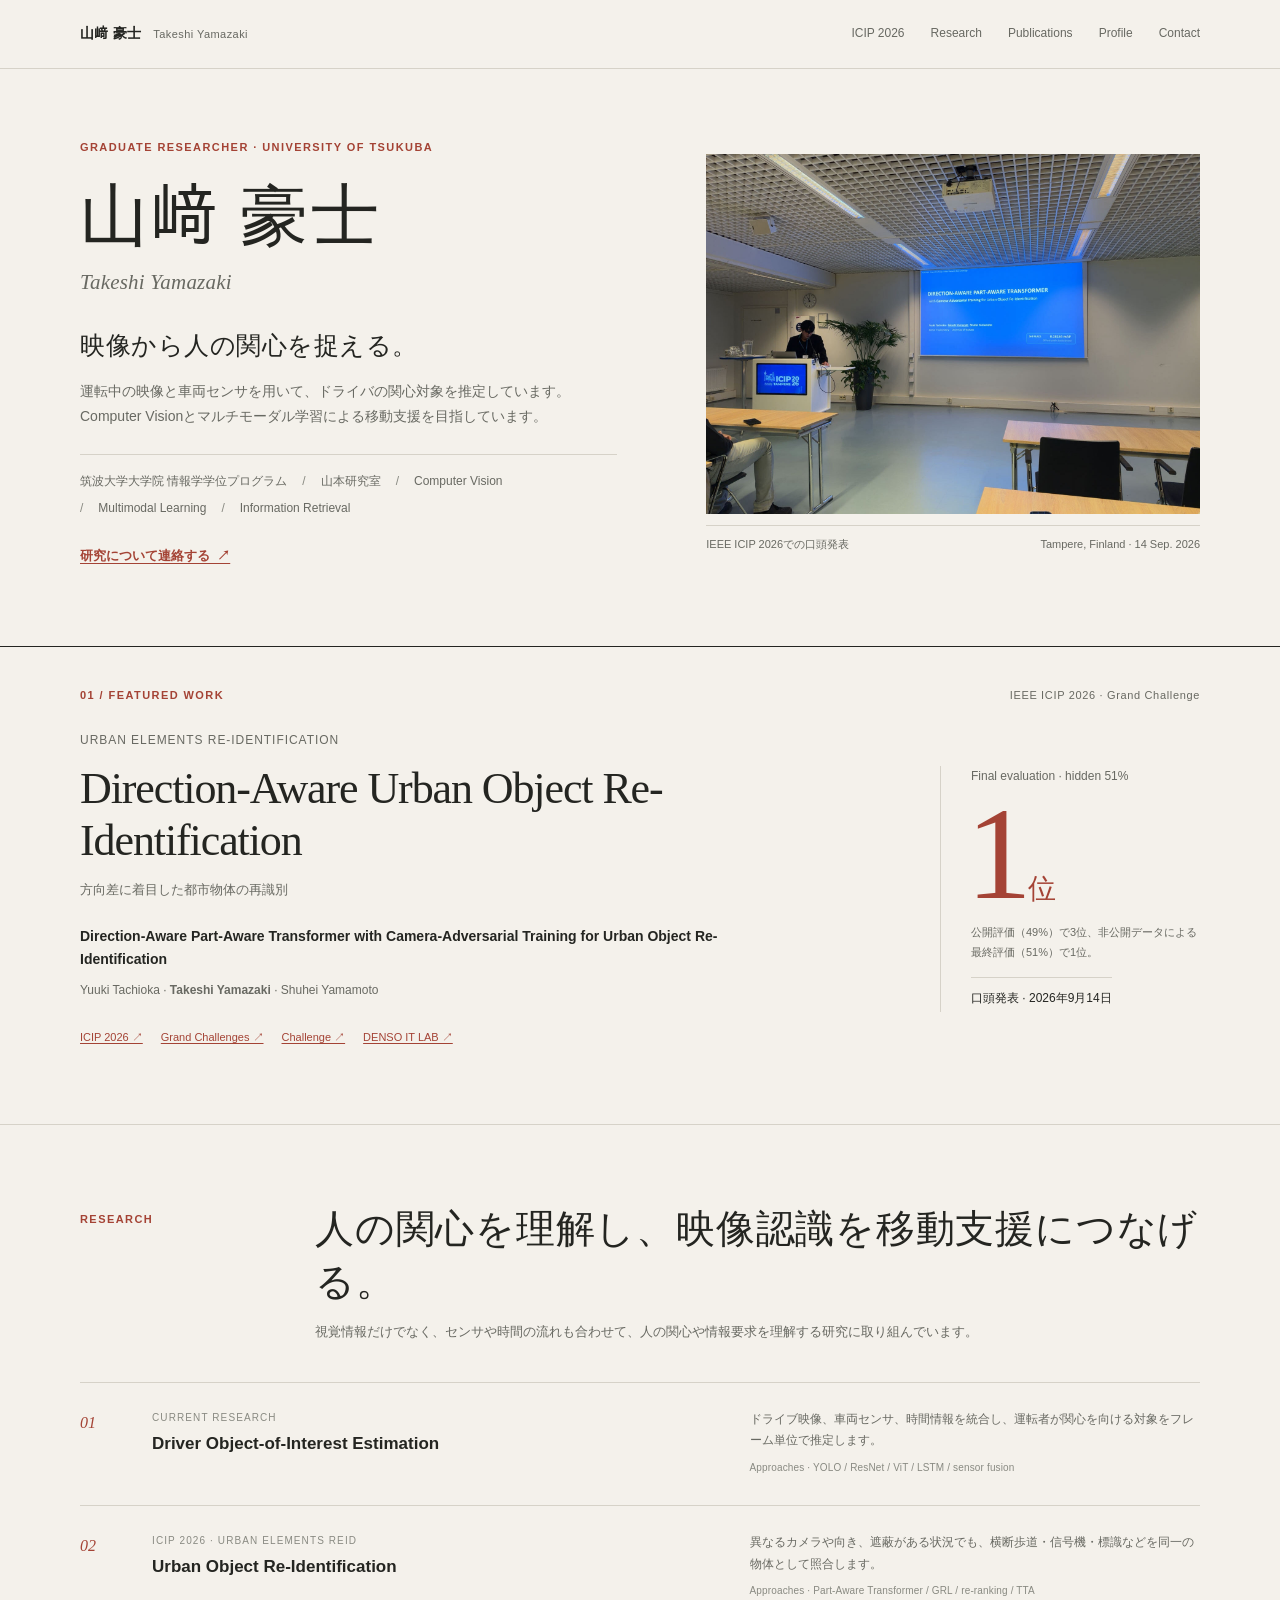
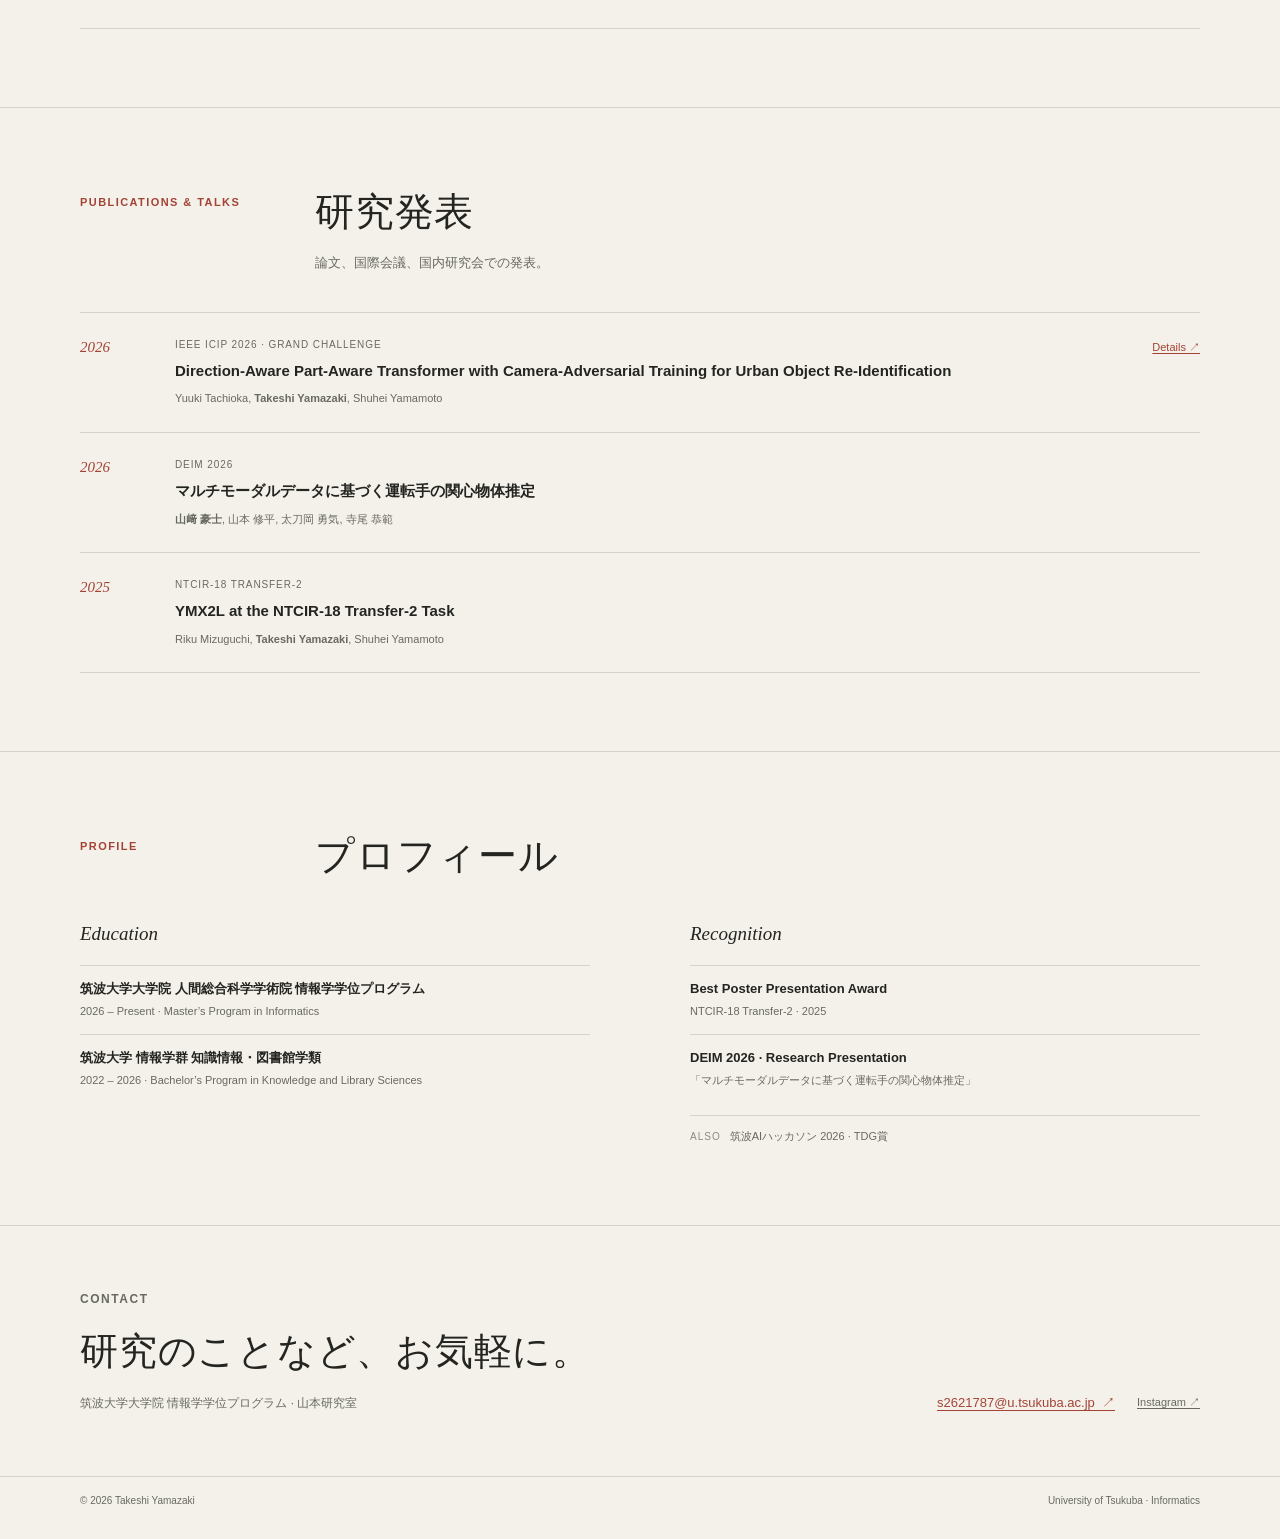
==== commit d7f450b4: "Polish responsive Japanese copy" ====
--- a/index.html
+++ b/index.html
@@ -5,7 +5,7 @@
   <meta name="viewport" content="width=device-width, initial-scale=1" />
   <meta name="theme-color" content="#f4f1eb" />
   <title>山﨑 豪士 — Takeshi Yamazaki</title>
-  <meta name="description" content="筑波大学大学院でComputer Visionとマルチモーダル学習を研究する山﨑豪士のプロフィール。IEEE ICIP 2026での口頭発表とUrban Elements ReID Challenge最終1位、研究、論文を紹介します。" />
+  <meta name="description" content="筑波大学大学院でComputer Visionとマルチモーダル学習を研究する山﨑豪士のプロフィール。IEEE ICIP 2026での口頭発表とUrban Elements ReID Challenge最終評価1位、研究・論文を紹介します。" />
   <meta property="og:title" content="山﨑 豪士 — Takeshi Yamazaki" />
   <meta property="og:description" content="映像から人の関心を読み取り、移動支援につなげる。" />
   <meta property="og:type" content="website" />
@@ -152,6 +152,7 @@
       .container { width: min(var(--measure), calc(100% - 44px)); }
       .hero { padding: 53px 0 58px; }
       .hero-grid { grid-template-columns: 1fr .8fr; gap: 34px; }
+      .eyebrow { font-size: 10px; letter-spacing: .08em; }
       .feature-grid { grid-template-columns: minmax(0, 1fr) 205px; gap: 35px; }
       .feature-summary { padding-left: 21px; }
       .rank-number { font-size: 112px; }
@@ -228,8 +229,8 @@
         <div>
           <p class="eyebrow">Graduate Researcher · University of Tsukuba</p>
           <h1 id="page-title">山﨑 豪士<span lang="en">Takeshi Yamazaki</span></h1>
-          <p class="hero-lede">映像から人の関心を読み取り、移動支援につなげる。</p>
-          <p class="hero-copy">運転中の映像や車両センサを手がかりに、ドライバが何を見て、何を知りたいのかを推定しています。Computer Visionとマルチモーダル学習を、人の判断や移動を支える技術につなげることが研究の目標です。</p>
+          <p class="hero-lede">映像から人の関心を捉える。</p>
+          <p class="hero-copy">運転中の映像と車両センサを用いて、ドライバの関心対象を推定しています。Computer Visionとマルチモーダル学習による移動支援を目指しています。</p>
           <div class="hero-meta" aria-label="所属と専門">
             <span>筑波大学大学院 情報学学位プログラム</span>
             <span>山本研究室</span>
@@ -241,7 +242,7 @@
         </div>
         <figure class="hero-photo">
           <img src="IMG_5448.JPG" alt="IEEE ICIP 2026で研究を口頭発表する山﨑豪士" />
-          <figcaption><span>口頭発表 · IEEE ICIP 2026</span><span>Tampere, Finland · 14 Sep. 2026</span></figcaption>
+          <figcaption><span>IEEE ICIP 2026での口頭発表</span><span>Tampere, Finland · 14 Sep. 2026</span></figcaption>
         </figure>
       </div>
     </section>
@@ -269,7 +270,7 @@
           <div class="feature-summary" aria-label="コンペティション結果と発表">
             <span class="rank-caption">Final evaluation · hidden 51%</span>
             <strong class="rank-number">1<small>位</small></strong>
-            <p class="rank-detail">公開評価（49%）では3位、非公開データによる最終評価（51%）では1位。</p>
+            <p class="rank-detail">公開評価（49%）で3位、非公開データによる最終評価（51%）で1位。</p>
             <span class="oral-label">口頭発表 · 2026年9月14日</span>
           </div>
         </div>
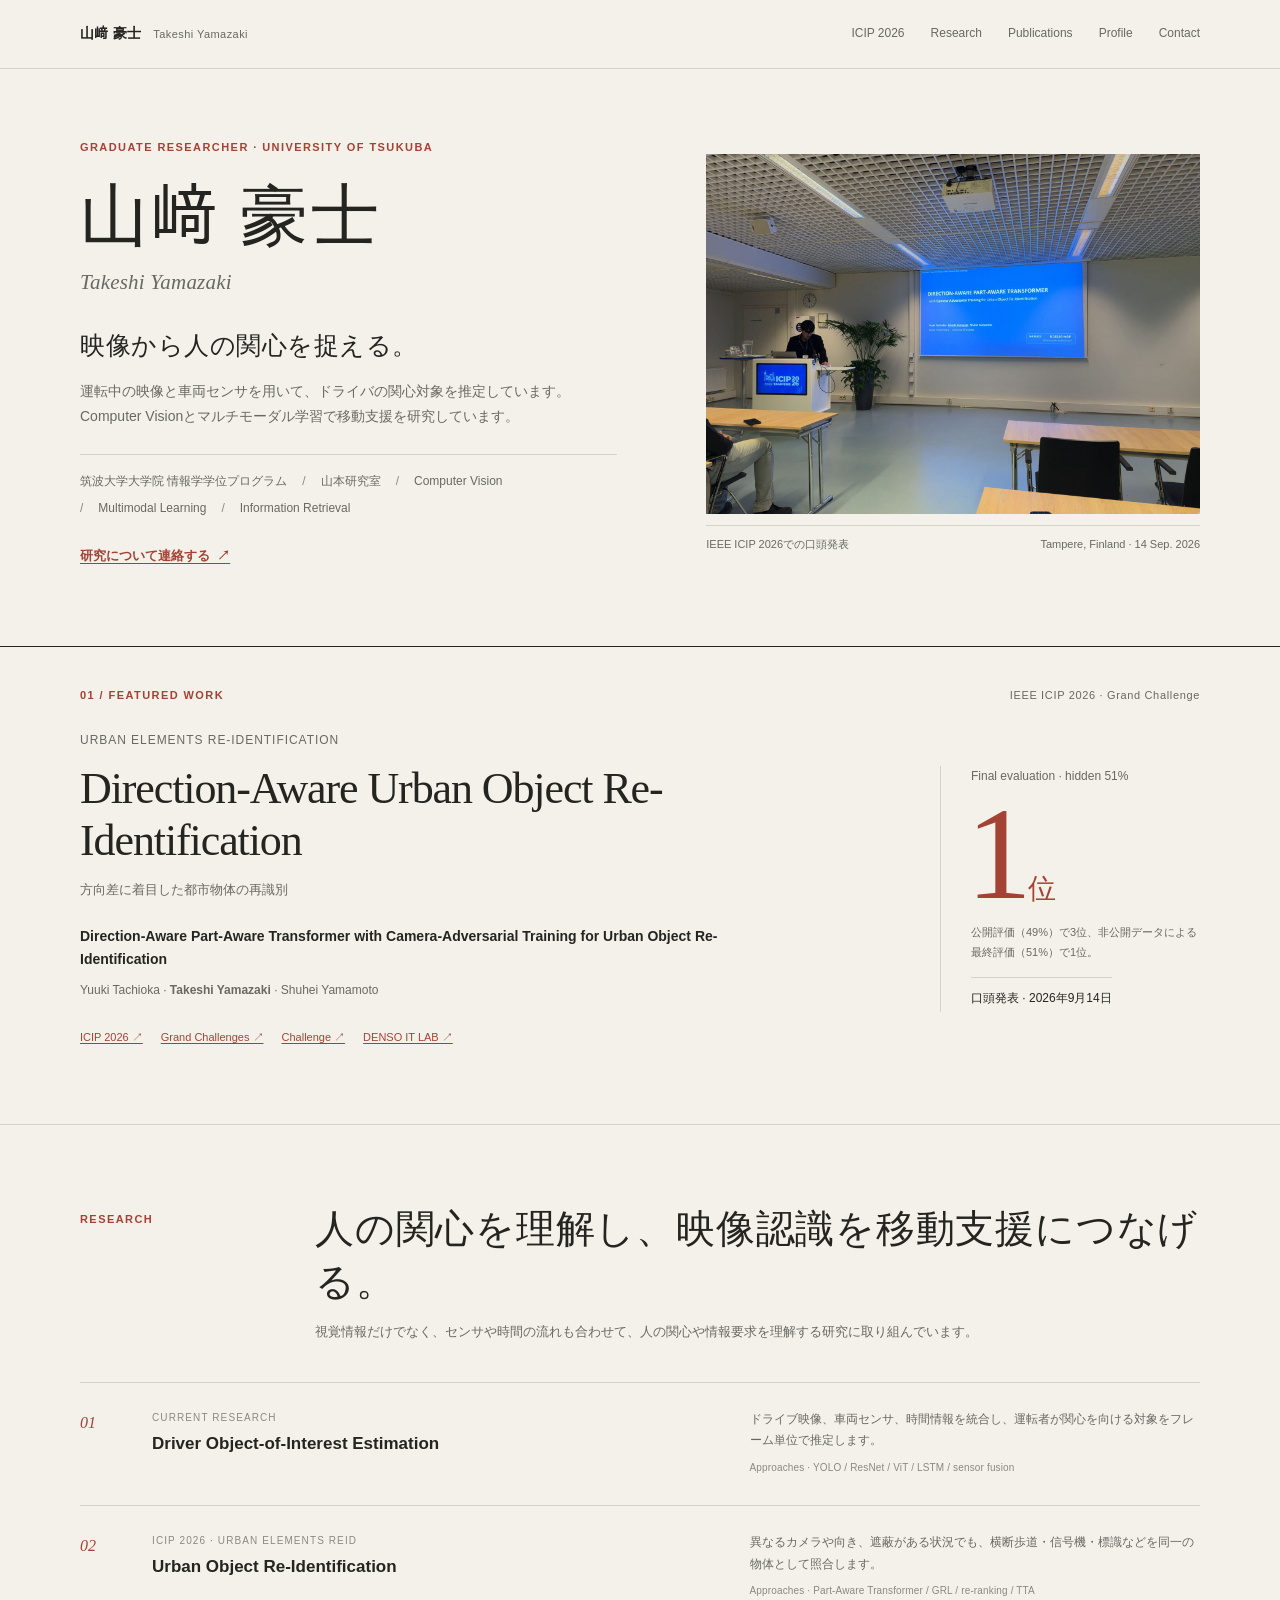
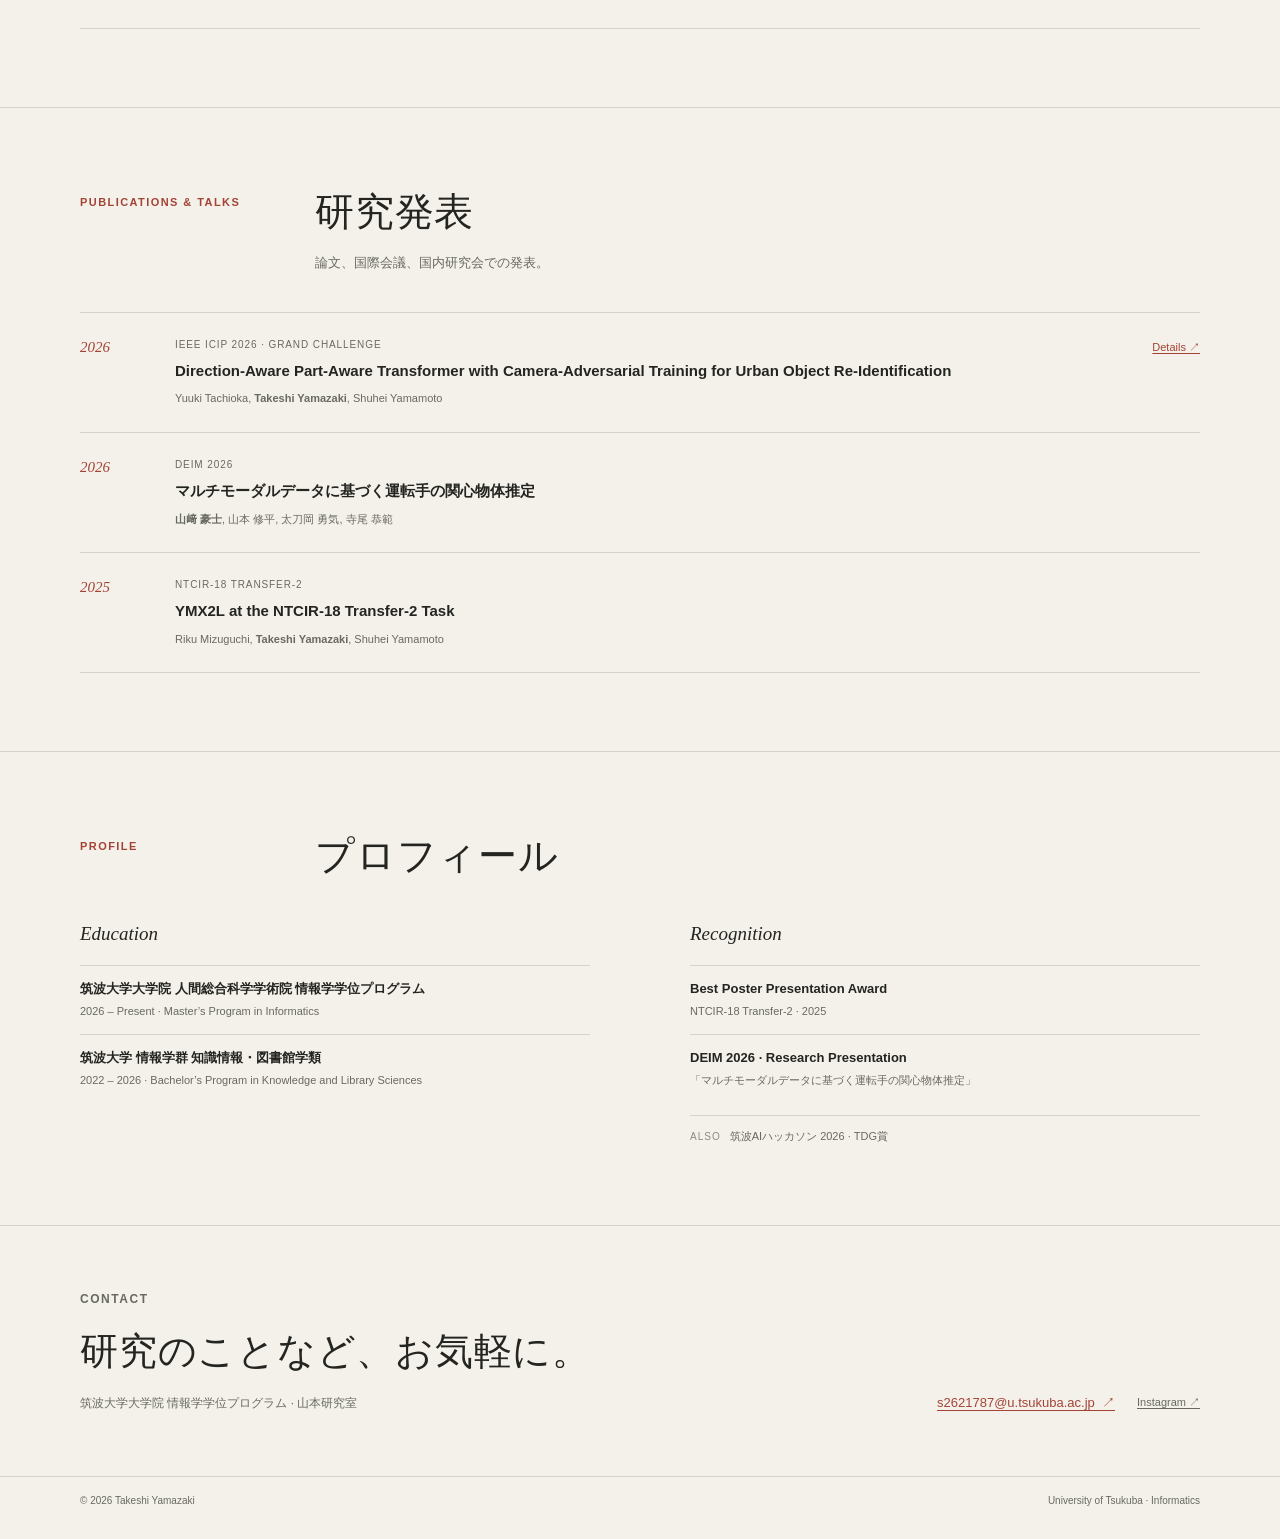
==== commit 5db00c8c: "Shorten homepage intro for narrow layouts" ====
--- a/index.html
+++ b/index.html
@@ -82,6 +82,7 @@
     h1 span { display: block; margin-top: 13px; color: var(--muted); font: italic 21px/1.3 Georgia, "Times New Roman", serif; letter-spacing: .01em; }
     .hero-lede { max-width: 560px; margin: 0 0 12px; font-size: clamp(20px, 2.3vw, 25px); line-height: 1.7; letter-spacing: .02em; }
     .hero-copy { max-width: 545px; margin: 0; color: var(--muted); font-size: 14px; }
+    .no-break { white-space: nowrap; }
     .hero-meta { display: flex; flex-wrap: wrap; gap: 5px 15px; margin-top: 25px; padding-top: 16px; border-top: 1px solid var(--rule); color: var(--muted); font-size: 12px; }
     .hero-meta span + span::before { content: "/"; margin-right: 15px; color: var(--faint); }
     .hero-link { display: inline-flex; margin-top: 25px; color: var(--accent); font-size: 13px; font-weight: 650; }
@@ -230,7 +231,7 @@
           <p class="eyebrow">Graduate Researcher · University of Tsukuba</p>
           <h1 id="page-title">山﨑 豪士<span lang="en">Takeshi Yamazaki</span></h1>
           <p class="hero-lede">映像から人の関心を捉える。</p>
-          <p class="hero-copy">運転中の映像と車両センサを用いて、ドライバの関心対象を推定しています。Computer Visionとマルチモーダル学習による移動支援を目指しています。</p>
+          <p class="hero-copy">運転中の映像と車両センサを用いて、ドライバの<span class="no-break">関心対象</span>を推定しています。Computer Visionと<span class="no-break">マルチモーダル学習</span>で<span class="no-break">移動支援</span>を研究しています。</p>
           <div class="hero-meta" aria-label="所属と専門">
             <span>筑波大学大学院 情報学学位プログラム</span>
             <span>山本研究室</span>
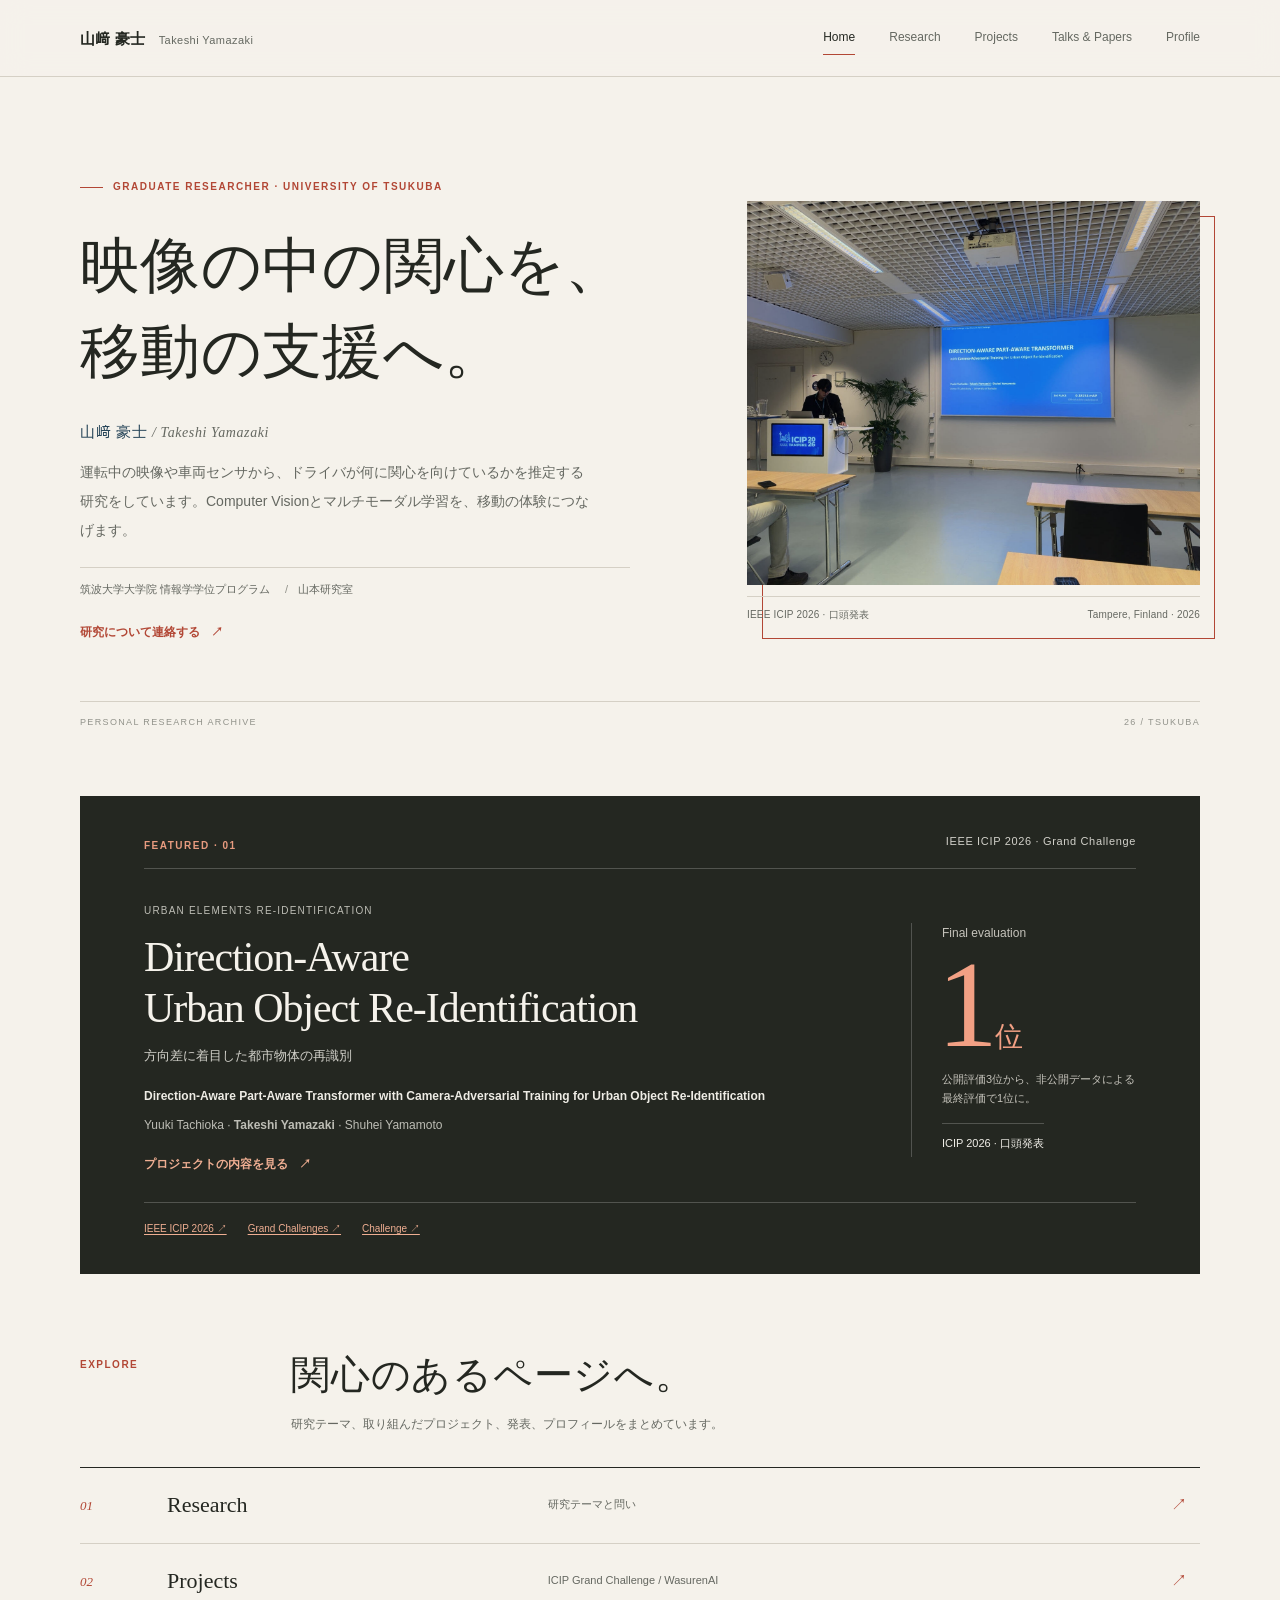
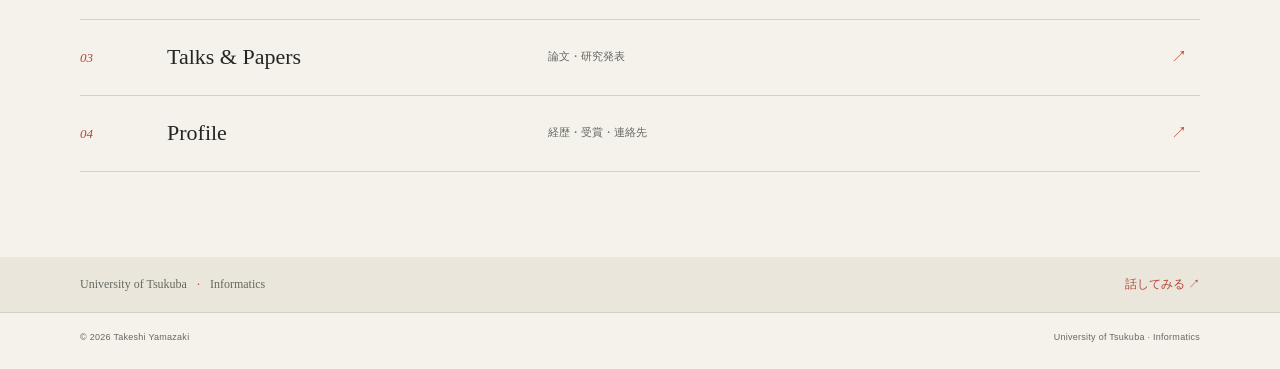
==== commit f6bb2446: "Split portfolio into focused pages" ====
--- a/index.html
+++ b/index.html
@@ -1,425 +1,86 @@
-<!DOCTYPE html>
+<!doctype html>
 <html lang="ja">
 <head>
   <meta charset="utf-8" />
   <meta name="viewport" content="width=device-width, initial-scale=1" />
   <meta name="theme-color" content="#f4f1eb" />
   <title>山﨑 豪士 — Takeshi Yamazaki</title>
-  <meta name="description" content="筑波大学大学院でComputer Visionとマルチモーダル学習を研究する山﨑豪士のプロフィール。IEEE ICIP 2026での口頭発表とUrban Elements ReID Challenge最終評価1位、研究・論文を紹介します。" />
+  <meta name="description" content="筑波大学大学院でComputer Visionとマルチモーダル学習を研究する山﨑豪士。IEEE ICIP 2026での口頭発表とUrban Elements ReID Challenge最終評価1位、研究・プロジェクトを紹介します。" />
   <meta property="og:title" content="山﨑 豪士 — Takeshi Yamazaki" />
-  <meta property="og:description" content="映像から人の関心を読み取り、移動支援につなげる。" />
+  <meta property="og:description" content="映像から人の関心を捉え、移動支援につなげる。" />
   <meta property="og:type" content="website" />
   <meta property="og:image" content="./IMG_5448.JPG" />
-  <style>
-    :root {
-      color-scheme: light;
-      --paper: #f4f1eb;
-      --paper-deep: #ebe7de;
-      --ink: #242521;
-      --muted: #686962;
-      --faint: #898a82;
-      --rule: #d6d2c8;
-      --accent: #a44335;
-      --accent-pale: #e9d9d3;
-      --measure: 1120px;
-    }
-
-    * { box-sizing: border-box; }
-    html { scroll-behavior: smooth; }
-    body {
-      margin: 0;
-      background: var(--paper);
-      color: var(--ink);
-      font-family: -apple-system, BlinkMacSystemFont, "Helvetica Neue", "Yu Gothic", YuGothic, "Hiragino Kaku Gothic ProN", Meiryo, sans-serif;
-      font-size: 16px;
-      line-height: 1.8;
-      -webkit-font-smoothing: antialiased;
-      text-rendering: optimizeLegibility;
-    }
-
-    a { color: inherit; text-decoration-thickness: 1px; text-underline-offset: .22em; }
-    a:hover { color: var(--accent); }
-    a:focus-visible { outline: 2px solid var(--accent); outline-offset: 4px; }
-    img { display: block; max-width: 100%; }
-    ::selection { background: var(--accent); color: #fff; }
-    .container { width: min(var(--measure), calc(100% - 64px)); margin: 0 auto; }
-
-    .site-header {
-      position: sticky;
-      z-index: 5;
-      top: 0;
-      background: color-mix(in srgb, var(--paper) 95%, transparent);
-      border-bottom: 1px solid var(--rule);
-    }
-    .nav { min-height: 68px; display: flex; align-items: center; gap: 28px; }
-    .brand { display: flex; align-items: baseline; gap: 12px; white-space: nowrap; text-decoration: none; }
-    .brand-name { font-size: 14px; font-weight: 700; letter-spacing: .02em; }
-    .brand-en { color: var(--muted); font-size: 11px; font-weight: 450; letter-spacing: .04em; }
-    .nav-links { display: flex; gap: 26px; align-items: center; margin-left: auto; }
-    .nav-links a { color: var(--muted); font-size: 12px; text-decoration: none; }
-    .nav-links a:hover { color: var(--accent); }
-
-    .hero { padding: 70px 0 76px; }
-    .hero-grid { display: grid; grid-template-columns: 1fr .92fr; gap: clamp(42px, 7vw, 92px); align-items: center; }
-    .eyebrow, .section-kicker, .meta-label {
-      margin: 0;
-      color: var(--accent);
-      font-size: 11px;
-      font-weight: 700;
-      letter-spacing: .13em;
-      line-height: 1.6;
-      text-transform: uppercase;
-    }
-    h1, h2, h3, p, figure { margin-top: 0; }
-    h1 {
-      margin: 19px 0 28px;
-      font-family: "Yu Mincho", YuMincho, "Hiragino Mincho ProN", "Hiragino Mincho Pro", Georgia, serif;
-      font-size: clamp(44px, 6vw, 68px);
-      font-weight: 500;
-      letter-spacing: .035em;
-      line-height: 1.18;
-    }
-    h1 span { display: block; margin-top: 13px; color: var(--muted); font: italic 21px/1.3 Georgia, "Times New Roman", serif; letter-spacing: .01em; }
-    .hero-lede { max-width: 560px; margin: 0 0 12px; font-size: clamp(20px, 2.3vw, 25px); line-height: 1.7; letter-spacing: .02em; }
-    .hero-copy { max-width: 545px; margin: 0; color: var(--muted); font-size: 14px; }
-    .no-break { white-space: nowrap; }
-    .hero-meta { display: flex; flex-wrap: wrap; gap: 5px 15px; margin-top: 25px; padding-top: 16px; border-top: 1px solid var(--rule); color: var(--muted); font-size: 12px; }
-    .hero-meta span + span::before { content: "/"; margin-right: 15px; color: var(--faint); }
-    .hero-link { display: inline-flex; margin-top: 25px; color: var(--accent); font-size: 13px; font-weight: 650; }
-    .hero-photo { margin: 0; }
-    .hero-photo img { width: 100%; aspect-ratio: 1.37; object-fit: cover; object-position: 45% center; }
-    .hero-photo figcaption { display: flex; justify-content: space-between; flex-wrap: wrap; gap: 4px 18px; margin-top: 11px; padding-top: 9px; border-top: 1px solid var(--rule); color: var(--muted); font-size: 11px; }
-
-    .feature-section { padding: 32px 0 76px; border-top: 1px solid var(--ink); border-bottom: 1px solid var(--rule); }
-    .feature-topline { display: flex; justify-content: space-between; gap: 24px; align-items: baseline; margin-bottom: 24px; }
-    .feature-date { color: var(--muted); font-size: 11px; letter-spacing: .06em; }
-    .feature-grid { display: grid; grid-template-columns: minmax(0, 1fr) 260px; gap: clamp(36px, 8vw, 110px); align-items: center; }
-    .feature-venue { margin: 0 0 12px; color: var(--muted); font-size: 12px; letter-spacing: .08em; text-transform: uppercase; }
-    .feature-title { max-width: 710px; margin: 0; font-family: Georgia, "Times New Roman", "Yu Mincho", YuMincho, serif; font-size: clamp(30px, 4vw, 44px); font-weight: 400; letter-spacing: -.025em; line-height: 1.18; }
-    .feature-title-ja { margin: 11px 0 0; color: var(--muted); font-size: 13px; }
-    .paper-title { max-width: 720px; margin: 23px 0 9px; font-size: 14px; font-weight: 650; line-height: 1.65; }
-    .authors { margin: 0; color: var(--muted); font-size: 12px; }
-    .feature-summary { border-left: 1px solid var(--rule); padding-left: 30px; }
-    .rank-caption { display: block; color: var(--muted); font-size: 12px; }
-    .rank-number { display: block; margin: 1px 0 5px -5px; color: var(--accent); font-family: Georgia, "Times New Roman", serif; font-size: 132px; font-weight: 400; letter-spacing: -.095em; line-height: .98; }
-    .rank-number small { margin-left: 9px; font-family: "Yu Mincho", YuMincho, serif; font-size: 28px; letter-spacing: 0; }
-    .rank-detail { margin: 0; color: var(--muted); font-size: 11px; line-height: 1.75; }
-    .oral-label { display: inline-block; margin-top: 15px; padding-top: 10px; border-top: 1px solid var(--rule); color: var(--ink); font-size: 12px; }
-    .feature-links { display: flex; flex-wrap: wrap; gap: 8px 18px; margin-top: 27px; }
-    .feature-links a { color: var(--accent); font-size: 11px; }
-
-    .content-section { padding: 78px 0; border-bottom: 1px solid var(--rule); }
-    .section-head { display: grid; grid-template-columns: 195px minmax(0, 1fr); gap: 40px; margin-bottom: 38px; }
-    .section-kicker { padding-top: 8px; }
-    .section-title { margin: 0; font-family: "Yu Mincho", YuMincho, "Hiragino Mincho ProN", Georgia, serif; font-size: clamp(29px, 4vw, 39px); font-weight: 500; letter-spacing: .02em; line-height: 1.35; }
-    .section-desc { max-width: 700px; margin: 12px 0 0; color: var(--muted); font-size: 13px; }
-
-    .research-list { border-top: 1px solid var(--rule); }
-    .research-item { display: grid; grid-template-columns: 52px minmax(0, 1fr) minmax(230px, .78fr); gap: 20px; align-items: start; padding: 26px 0 28px; border-bottom: 1px solid var(--rule); }
-    .research-no { padding-top: 2px; color: var(--accent); font: italic 16px/1.5 Georgia, "Times New Roman", serif; }
-    .research-item h3 { margin: 0; font-size: 17px; font-weight: 650; line-height: 1.45; }
-    .research-item .research-type { margin: 0 0 5px; color: var(--faint); font-size: 10px; letter-spacing: .11em; text-transform: uppercase; }
-    .research-item > p { margin: 0; color: var(--muted); font-size: 12px; }
-    .approaches { display: block; margin-top: 7px; color: var(--faint); font-size: 10px; letter-spacing: .015em; }
-
-    .publication-list { margin: 0; padding: 0; list-style: none; border-top: 1px solid var(--rule); }
-    .publication { display: grid; grid-template-columns: 75px minmax(0, 1fr) auto; gap: 20px; align-items: start; padding: 23px 0; border-bottom: 1px solid var(--rule); }
-    .publication-year { color: var(--accent); font: italic 15px/1.5 Georgia, "Times New Roman", serif; }
-    .publication-venue { display: block; margin-bottom: 5px; color: var(--muted); font-size: 10px; letter-spacing: .09em; text-transform: uppercase; }
-    .publication h3 { margin: 0; font-size: 15px; font-weight: 650; line-height: 1.55; }
-    .publication p { margin: 7px 0 0; color: var(--muted); font-size: 11px; }
-    .publication-link { padding-top: 2px; color: var(--accent); font-size: 11px; white-space: nowrap; }
-
-    .profile-grid { display: grid; grid-template-columns: 1fr 1fr; gap: clamp(35px, 8vw, 100px); }
-    .profile-block h3 { margin: 0 0 17px; font: italic 19px/1.4 Georgia, "Times New Roman", serif; }
-    .education-row { padding: 13px 0; border-top: 1px solid var(--rule); }
-    .education-row strong, .recognition-row strong { display: block; font-size: 13px; font-weight: 650; line-height: 1.6; }
-    .education-row span, .recognition-row span { display: block; margin-top: 3px; color: var(--muted); font-size: 11px; line-height: 1.65; }
-    .recognition-row { padding: 13px 0; border-top: 1px solid var(--rule); }
-    .minor-recognition { margin: 13px 0 0; padding-top: 11px; border-top: 1px solid var(--rule); color: var(--muted); font-size: 11px; }
-    .minor-recognition span { margin-right: 9px; color: var(--faint); font-size: 10px; letter-spacing: .1em; text-transform: uppercase; }
-
-    .contact-section { padding: 56px 0 62px; }
-    .contact-inner { display: flex; justify-content: space-between; align-items: end; gap: 32px; }
-    .contact-inner h2 { margin: 8px 0 7px; font-family: "Yu Mincho", YuMincho, Georgia, serif; font-size: clamp(28px, 4vw, 38px); font-weight: 500; letter-spacing: .02em; }
-    .contact-inner p { margin: 0; color: var(--muted); font-size: 12px; }
-    .contact-links { display: flex; flex: 0 0 auto; align-items: center; gap: 22px; }
-    .contact-link { color: var(--accent); font-size: 13px; }
-    .contact-secondary { color: var(--muted); font-size: 11px; }
-    footer { padding: 15px 0 29px; border-top: 1px solid var(--rule); color: var(--muted); font-size: 10px; }
-    .footer-inner { display: flex; justify-content: space-between; gap: 20px; }
-
-    @media (max-width: 820px) {
-      .container { width: min(var(--measure), calc(100% - 44px)); }
-      .hero { padding: 53px 0 58px; }
-      .hero-grid { grid-template-columns: 1fr .8fr; gap: 34px; }
-      .eyebrow { font-size: 10px; letter-spacing: .08em; }
-      .feature-grid { grid-template-columns: minmax(0, 1fr) 205px; gap: 35px; }
-      .feature-summary { padding-left: 21px; }
-      .rank-number { font-size: 112px; }
-      .section-head { grid-template-columns: 150px minmax(0, 1fr); gap: 24px; }
-      .research-item { grid-template-columns: 38px minmax(0, 1fr) minmax(190px, .8fr); gap: 14px; }
-    }
-    @media (max-width: 620px) {
-      .container { width: calc(100% - 36px); }
-      .nav { min-height: 60px; flex-wrap: wrap; gap: 0; padding-top: 12px; }
-      .brand { min-height: 34px; }
-      .brand-en { display: none; }
-      .nav-links { width: 100%; margin: 0; padding: 5px 0 10px; gap: 22px; overflow-x: auto; white-space: nowrap; scrollbar-width: none; }
-      .nav-links::-webkit-scrollbar { display: none; }
-      .nav-links a { font-size: 11px; }
-      .hero { padding: 36px 0 48px; }
-      .hero-grid { grid-template-columns: 1fr; gap: 29px; }
-      h1 { margin: 15px 0 22px; font-size: clamp(43px, 12vw, 58px); }
-      h1 span { font-size: 19px; }
-      .hero-lede { font-size: 20px; }
-      .hero-copy { font-size: 13px; }
-      .hero-meta { margin-top: 18px; }
-      .hero-photo { order: -1; }
-      .hero-photo img { aspect-ratio: 1.55; }
-      .hero-photo figcaption { font-size: 10px; }
-      .feature-section { padding: 25px 0 40px; }
-      .feature-topline { margin-bottom: 20px; }
-      .feature-date { font-size: 10px; }
-      .feature-grid { grid-template-columns: 1fr; gap: 25px; }
-      .feature-title { font-size: 34px; }
-      .feature-summary { display: grid; grid-template-columns: 115px 1fr; column-gap: 20px; align-items: center; padding: 16px 0 0; border-top: 1px solid var(--rule); border-left: 0; }
-      .rank-caption { grid-column: 1; }
-      .rank-number { grid-column: 1; grid-row: 2 / span 2; margin: -2px 0 0 -3px; font-size: 105px; }
-      .rank-number small { font-size: 22px; }
-      .rank-detail { grid-column: 2; grid-row: 2; }
-      .oral-label { grid-column: 2; grid-row: 3; margin-top: 8px; padding-top: 8px; }
-      .content-section { padding: 55px 0; }
-      .section-head { grid-template-columns: 1fr; gap: 5px; margin-bottom: 27px; }
-      .section-kicker { padding-top: 0; }
-      .section-title { font-size: 30px; }
-      .research-item { grid-template-columns: 32px 1fr; gap: 10px; padding: 20px 0; }
-      .research-item > p { grid-column: 2; margin-top: -2px; }
-      .publication { grid-template-columns: 50px 1fr; gap: 13px; padding: 20px 0; }
-      .publication h3 { font-size: 14px; }
-      .publication-link { grid-column: 2; padding: 0; }
-      .profile-grid { grid-template-columns: 1fr; gap: 36px; }
-      .contact-section { padding: 42px 0; }
-      .contact-inner { align-items: flex-start; flex-direction: column; gap: 19px; }
-      .contact-links { flex-wrap: wrap; gap: 10px 22px; }
-      .footer-inner { flex-direction: column; gap: 3px; }
-    }
-    @media (prefers-reduced-motion: reduce) { html { scroll-behavior: auto; } }
-  </style>
+  <link rel="stylesheet" href="styles.css" />
 </head>
 <body>
   <header class="site-header">
     <div class="container nav">
-      <a class="brand" href="#top" aria-label="トップへ">
-        <span class="brand-name">山﨑 豪士</span>
-        <span class="brand-en">Takeshi Yamazaki</span>
+      <a class="brand" href="index.html" aria-label="山﨑豪士 ホーム">
+        <span class="brand-name">山﨑 豪士</span><span class="brand-en">Takeshi Yamazaki</span>
       </a>
       <nav class="nav-links" aria-label="主要ナビゲーション">
-        <a href="#icip">ICIP 2026</a>
-        <a href="#research">Research</a>
-        <a href="#publications">Publications</a>
-        <a href="#profile">Profile</a>
-        <a href="#contact">Contact</a>
+        <a href="index.html" aria-current="page">Home</a><a href="research.html">Research</a><a href="projects.html">Projects</a><a href="publications.html">Talks &amp; Papers</a><a href="profile.html">Profile</a>
       </nav>
     </div>
   </header>
-
-  <main id="top">
-    <section class="hero" aria-labelledby="page-title">
+  <main>
+    <section class="hero hero-home">
       <div class="container hero-grid">
-        <div>
-          <p class="eyebrow">Graduate Researcher · University of Tsukuba</p>
-          <h1 id="page-title">山﨑 豪士<span lang="en">Takeshi Yamazaki</span></h1>
-          <p class="hero-lede">映像から人の関心を捉える。</p>
-          <p class="hero-copy">運転中の映像と車両センサを用いて、ドライバの<span class="no-break">関心対象</span>を推定しています。Computer Visionと<span class="no-break">マルチモーダル学習</span>で<span class="no-break">移動支援</span>を研究しています。</p>
-          <div class="hero-meta" aria-label="所属と専門">
-            <span>筑波大学大学院 情報学学位プログラム</span>
-            <span>山本研究室</span>
-            <span>Computer Vision</span>
-            <span>Multimodal Learning</span>
-            <span>Information Retrieval</span>
-          </div>
-          <a class="hero-link" href="mailto:s2621787@u.tsukuba.ac.jp">研究について連絡する&nbsp; ↗</a>
+        <div class="hero-copy-block">
+          <p class="eyebrow"><span class="eyebrow-mark"></span> Graduate researcher · University of Tsukuba</p>
+          <h1 id="page-title">映像の中の関心を、<br />移動の支援へ。</h1>
+          <p class="hero-lede">山﨑 豪士 <span lang="en">/ Takeshi Yamazaki</span></p>
+          <p class="hero-copy">運転中の映像や車両センサから、ドライバが何に関心を向けているかを推定する研究をしています。Computer Visionとマルチモーダル学習を、移動の体験につなげます。</p>
+          <div class="hero-meta"><span>筑波大学大学院 情報学学位プログラム</span><span>山本研究室</span></div>
+          <a class="text-link" href="mailto:s2621787@u.tsukuba.ac.jp">研究について連絡する <span aria-hidden="true">↗</span></a>
         </div>
         <figure class="hero-photo">
           <img src="IMG_5448.JPG" alt="IEEE ICIP 2026で研究を口頭発表する山﨑豪士" />
-          <figcaption><span>IEEE ICIP 2026での口頭発表</span><span>Tampere, Finland · 14 Sep. 2026</span></figcaption>
+          <figcaption><span>IEEE ICIP 2026 · 口頭発表</span><span>Tampere, Finland · 2026</span></figcaption>
         </figure>
+      </div>
+      <div class="hero-index" aria-hidden="true"><span>PERSONAL RESEARCH ARCHIVE</span><span>26 / TSUKUBA</span></div>
+    </section>
+
+    <section class="feature-section home-feature" aria-labelledby="icip-title">
+      <div class="container">
+        <div class="feature-topline"><p class="section-kicker">Featured · 01</p><span class="feature-date">IEEE ICIP 2026 · Grand Challenge</span></div>
+        <div class="feature-grid">
+          <div class="feature-main">
+            <p class="feature-venue">Urban Elements Re-Identification</p>
+            <h2 class="feature-title" id="icip-title">Direction-Aware<br />Urban Object Re-Identification</h2>
+            <p class="feature-title-ja">方向差に着目した都市物体の再識別</p>
+            <p class="paper-title">Direction-Aware Part-Aware Transformer with Camera-Adversarial Training for Urban Object Re-Identification</p>
+            <p class="authors">Yuuki Tachioka · <strong>Takeshi Yamazaki</strong> · Shuhei Yamamoto</p>
+            <a class="text-link" href="projects.html#icip">プロジェクトの内容を見る <span aria-hidden="true">↗</span></a>
+          </div>
+          <div class="feature-summary" aria-label="最終評価1位、口頭発表">
+            <span class="rank-caption">Final evaluation</span>
+            <strong class="rank-number">1<small>位</small></strong>
+            <p class="rank-detail">公開評価3位から、非公開データによる最終評価で1位に。</p>
+            <span class="oral-label">ICIP 2026 · 口頭発表</span>
+          </div>
+        </div>
+        <div class="feature-links"><a href="https://2026.ieeeicip.org/" target="_blank" rel="noopener">IEEE ICIP 2026 ↗</a><a href="https://2026.ieeeicip.org/grand-challenges/" target="_blank" rel="noopener">Grand Challenges ↗</a><a href="https://www.kaggle.com/competitions/urban-elements-re-id-challenge-2026/overview" target="_blank" rel="noopener">Challenge ↗</a></div>
       </div>
     </section>
 
-    <section class="feature-section" id="icip" aria-labelledby="icip-title">
+    <section class="index-section" aria-labelledby="explore-title">
       <div class="container">
-        <div class="feature-topline">
-          <p class="section-kicker">01 / Featured work</p>
-          <span class="feature-date">IEEE ICIP 2026 · Grand Challenge</span>
-        </div>
-        <div class="feature-grid">
-          <div>
-            <p class="feature-venue">Urban Elements Re-Identification</p>
-            <h2 class="feature-title" id="icip-title">Direction-Aware Urban Object Re-Identification</h2>
-            <p class="feature-title-ja">方向差に着目した都市物体の再識別</p>
-            <p class="paper-title">Direction-Aware Part-Aware Transformer with Camera-Adversarial Training for Urban Object Re-Identification</p>
-            <p class="authors">Yuuki Tachioka · <strong>Takeshi Yamazaki</strong> · Shuhei Yamamoto</p>
-            <div class="feature-links">
-              <a href="https://2026.ieeeicip.org/" target="_blank" rel="noopener">ICIP 2026 ↗</a>
-              <a href="https://2026.ieeeicip.org/grand-challenges/" target="_blank" rel="noopener">Grand Challenges ↗</a>
-              <a href="https://www.kaggle.com/competitions/urban-elements-re-id-challenge-2026/overview" target="_blank" rel="noopener">Challenge ↗</a>
-              <a href="https://d-itlab.co.jp/monograph/" target="_blank" rel="noopener">DENSO IT LAB ↗</a>
-            </div>
-          </div>
-          <div class="feature-summary" aria-label="コンペティション結果と発表">
-            <span class="rank-caption">Final evaluation · hidden 51%</span>
-            <strong class="rank-number">1<small>位</small></strong>
-            <p class="rank-detail">公開評価（49%）で3位、非公開データによる最終評価（51%）で1位。</p>
-            <span class="oral-label">口頭発表 · 2026年9月14日</span>
-          </div>
-        </div>
+        <div class="section-head"><p class="section-kicker">Explore</p><div><h2 class="section-title" id="explore-title">関心のあるページへ。</h2><p class="section-desc">研究テーマ、取り組んだプロジェクト、発表、プロフィールをまとめています。</p></div></div>
+        <nav class="index-list" aria-label="ページ一覧">
+          <a class="index-row" href="research.html"><span class="index-no">01</span><span class="index-label">Research</span><span class="index-description">研究テーマと問い</span><span class="index-arrow" aria-hidden="true">↗</span></a>
+          <a class="index-row" href="projects.html"><span class="index-no">02</span><span class="index-label">Projects</span><span class="index-description">ICIP Grand Challenge / WasurenAI</span><span class="index-arrow" aria-hidden="true">↗</span></a>
+          <a class="index-row" href="publications.html"><span class="index-no">03</span><span class="index-label">Talks &amp; Papers</span><span class="index-description">論文・研究発表</span><span class="index-arrow" aria-hidden="true">↗</span></a>
+          <a class="index-row" href="profile.html"><span class="index-no">04</span><span class="index-label">Profile</span><span class="index-description">経歴・受賞・連絡先</span><span class="index-arrow" aria-hidden="true">↗</span></a>
+        </nav>
       </div>
     </section>
 
-    <section class="content-section" id="research" aria-labelledby="research-title">
-      <div class="container">
-        <div class="section-head">
-          <p class="section-kicker">Research</p>
-          <div>
-            <h2 class="section-title" id="research-title">人の関心を理解し、映像認識を移動支援につなげる。</h2>
-            <p class="section-desc">視覚情報だけでなく、センサや時間の流れも合わせて、人の関心や情報要求を理解する研究に取り組んでいます。</p>
-          </div>
-        </div>
-        <div class="research-list">
-          <article class="research-item">
-            <span class="research-no">01</span>
-            <div>
-              <p class="research-type">Current research</p>
-              <h3>Driver Object-of-Interest Estimation</h3>
-            </div>
-            <p>ドライブ映像、車両センサ、時間情報を統合し、運転者が関心を向ける対象をフレーム単位で推定します。<span class="approaches">Approaches · YOLO / ResNet / ViT / LSTM / sensor fusion</span></p>
-          </article>
-          <article class="research-item">
-            <span class="research-no">02</span>
-            <div>
-              <p class="research-type">ICIP 2026 · Urban Elements ReID</p>
-              <h3>Urban Object Re-Identification</h3>
-            </div>
-            <p>異なるカメラや向き、遮蔽がある状況でも、横断歩道・信号機・標識などを同一の物体として照合します。<span class="approaches">Approaches · Part-Aware Transformer / GRL / re-ranking / TTA</span></p>
-          </article>
-        </div>
-      </div>
-    </section>
-
-    <section class="content-section" id="publications" aria-labelledby="publications-title">
-      <div class="container">
-        <div class="section-head">
-          <p class="section-kicker">Publications & talks</p>
-          <div>
-            <h2 class="section-title" id="publications-title">研究発表</h2>
-            <p class="section-desc">論文、国際会議、国内研究会での発表。</p>
-          </div>
-        </div>
-        <ol class="publication-list">
-          <li class="publication">
-            <span class="publication-year">2026</span>
-            <div>
-              <span class="publication-venue">IEEE ICIP 2026 · Grand Challenge</span>
-              <h3>Direction-Aware Part-Aware Transformer with Camera-Adversarial Training for Urban Object Re-Identification</h3>
-              <p>Yuuki Tachioka, <strong>Takeshi Yamazaki</strong>, Shuhei Yamamoto</p>
-            </div>
-            <a class="publication-link" href="https://d-itlab.co.jp/monograph/" target="_blank" rel="noopener">Details ↗</a>
-          </li>
-          <li class="publication">
-            <span class="publication-year">2026</span>
-            <div>
-              <span class="publication-venue">DEIM 2026</span>
-              <h3>マルチモーダルデータに基づく運転手の関心物体推定</h3>
-              <p><strong>山﨑 豪士</strong>, 山本 修平, 太刀岡 勇気, 寺尾 恭範</p>
-            </div>
-          </li>
-          <li class="publication">
-            <span class="publication-year">2025</span>
-            <div>
-              <span class="publication-venue">NTCIR-18 Transfer-2</span>
-              <h3>YMX2L at the NTCIR-18 Transfer-2 Task</h3>
-              <p>Riku Mizuguchi, <strong>Takeshi Yamazaki</strong>, Shuhei Yamamoto</p>
-            </div>
-          </li>
-        </ol>
-      </div>
-    </section>
-
-    <section class="content-section" id="profile" aria-labelledby="profile-title">
-      <div class="container">
-        <div class="section-head">
-          <p class="section-kicker">Profile</p>
-          <div>
-            <h2 class="section-title" id="profile-title">プロフィール</h2>
-          </div>
-        </div>
-        <div class="profile-grid">
-          <div class="profile-block">
-            <h3>Education</h3>
-            <div class="education-row">
-              <strong>筑波大学大学院 人間総合科学学術院 情報学学位プログラム</strong>
-              <span>2026 – Present · Master’s Program in Informatics</span>
-            </div>
-            <div class="education-row">
-              <strong>筑波大学 情報学群 知識情報・図書館学類</strong>
-              <span>2022 – 2026 · Bachelor’s Program in Knowledge and Library Sciences</span>
-            </div>
-          </div>
-          <div class="profile-block">
-            <h3>Recognition</h3>
-            <div class="recognition-row">
-              <strong>Best Poster Presentation Award</strong>
-              <span>NTCIR-18 Transfer-2 · 2025</span>
-            </div>
-            <div class="recognition-row">
-              <strong>DEIM 2026 · Research Presentation</strong>
-              <span>「マルチモーダルデータに基づく運転手の関心物体推定」</span>
-            </div>
-            <p class="minor-recognition"><span>Also</span>筑波AIハッカソン 2026 · TDG賞</p>
-          </div>
-        </div>
-      </div>
-    </section>
-
-    <section class="contact-section" id="contact" aria-labelledby="contact-title">
-      <div class="container contact-inner">
-        <div>
-          <p class="section-kicker">Contact</p>
-          <h2 id="contact-title">研究のことなど、お気軽に。</h2>
-          <p>筑波大学大学院 情報学学位プログラム · 山本研究室</p>
-        </div>
-        <div class="contact-links">
-          <a class="contact-link" href="mailto:s2621787@u.tsukuba.ac.jp">s2621787@u.tsukuba.ac.jp&nbsp; ↗</a>
-          <a class="contact-secondary" href="https://www.instagram.com/takeshi_ymzk/" target="_blank" rel="noopener">Instagram ↗</a>
-        </div>
-      </div>
+    <section class="home-contact">
+      <div class="container home-contact-inner"><p>University of Tsukuba <span>·</span> Informatics</p><a href="mailto:s2621787@u.tsukuba.ac.jp">話してみる <span aria-hidden="true">↗</span></a></div>
     </section>
   </main>
-
-  <footer>
-    <div class="container footer-inner">
-      <span>© <span id="year">2026</span> Takeshi Yamazaki</span>
-      <span>University of Tsukuba · Informatics</span>
-    </div>
-  </footer>
-
-  <script type="application/ld+json">
-  {
-    "@context": "https://schema.org",
-    "@type": "Person",
-    "name": "山﨑 豪士",
-    "alternateName": "Takeshi Yamazaki",
-    "affiliation": {"@type": "CollegeOrUniversity", "name": "University of Tsukuba"},
-    "jobTitle": "Graduate Student Researcher",
-    "email": "mailto:s2621787@u.tsukuba.ac.jp",
-    "sameAs": ["https://www.instagram.com/takeshi_ymzk/"],
-    "knowsAbout": ["Computer Vision", "Multimodal Learning", "Information Retrieval", "Object Re-Identification", "Sensor Fusion", "Human-Centered AI", "PyTorch"]
-  }
-  </script>
-  <script>
-    document.getElementById('year').textContent = new Date().getFullYear();
-  </script>
+  <footer><div class="container footer-inner"><span>© 2026 Takeshi Yamazaki</span><span>University of Tsukuba · Informatics</span></div></footer>
 </body>
 </html>
--- a/styles.css
+++ b/styles.css
@@ -0,0 +1,472 @@
+:root {
+      color-scheme: light;
+      --paper: #f4f1eb;
+      --paper-deep: #ebe7de;
+      --ink: #242521;
+      --muted: #686962;
+      --faint: #898a82;
+      --rule: #d6d2c8;
+      --accent: #a44335;
+      --accent-pale: #e9d9d3;
+      --measure: 1120px;
+    }
+
+    * { box-sizing: border-box; }
+    html { scroll-behavior: smooth; }
+    body {
+      margin: 0;
+      background: var(--paper);
+      color: var(--ink);
+      font-family: -apple-system, BlinkMacSystemFont, "Helvetica Neue", "Yu Gothic", YuGothic, "Hiragino Kaku Gothic ProN", Meiryo, sans-serif;
+      font-size: 16px;
+      line-height: 1.8;
+      -webkit-font-smoothing: antialiased;
+      text-rendering: optimizeLegibility;
+    }
+
+    a { color: inherit; text-decoration-thickness: 1px; text-underline-offset: .22em; }
+    a:hover { color: var(--accent); }
+    a:focus-visible { outline: 2px solid var(--accent); outline-offset: 4px; }
+    img { display: block; max-width: 100%; }
+    ::selection { background: var(--accent); color: #fff; }
+    .container { width: min(var(--measure), calc(100% - 64px)); margin: 0 auto; }
+
+    .site-header {
+      position: sticky;
+      z-index: 5;
+      top: 0;
+      background: color-mix(in srgb, var(--paper) 95%, transparent);
+      border-bottom: 1px solid var(--rule);
+    }
+    .nav { min-height: 68px; display: flex; align-items: center; gap: 28px; }
+    .brand { display: flex; align-items: baseline; gap: 12px; white-space: nowrap; text-decoration: none; }
+    .brand-name { font-size: 14px; font-weight: 700; letter-spacing: .02em; }
+    .brand-en { color: var(--muted); font-size: 11px; font-weight: 450; letter-spacing: .04em; }
+    .nav-links { display: flex; gap: 26px; align-items: center; margin-left: auto; }
+    .nav-links a { color: var(--muted); font-size: 12px; text-decoration: none; }
+    .nav-links a:hover { color: var(--accent); }
+
+    .hero { padding: 70px 0 76px; }
+    .hero-grid { display: grid; grid-template-columns: 1fr .92fr; gap: clamp(42px, 7vw, 92px); align-items: center; }
+    .eyebrow, .section-kicker, .meta-label {
+      margin: 0;
+      color: var(--accent);
+      font-size: 11px;
+      font-weight: 700;
+      letter-spacing: .13em;
+      line-height: 1.6;
+      text-transform: uppercase;
+    }
+    h1, h2, h3, p, figure { margin-top: 0; }
+    h1 {
+      margin: 19px 0 28px;
+      font-family: "Yu Mincho", YuMincho, "Hiragino Mincho ProN", "Hiragino Mincho Pro", Georgia, serif;
+      font-size: clamp(44px, 6vw, 68px);
+      font-weight: 500;
+      letter-spacing: .035em;
+      line-height: 1.18;
+    }
+    h1 span { display: block; margin-top: 13px; color: var(--muted); font: italic 21px/1.3 Georgia, "Times New Roman", serif; letter-spacing: .01em; }
+    .hero-lede { max-width: 560px; margin: 0 0 12px; font-size: clamp(20px, 2.3vw, 25px); line-height: 1.7; letter-spacing: .02em; }
+    .hero-copy { max-width: 545px; margin: 0; color: var(--muted); font-size: 14px; }
+    .no-break { white-space: nowrap; }
+    .hero-meta { display: flex; flex-wrap: wrap; gap: 5px 15px; margin-top: 25px; padding-top: 16px; border-top: 1px solid var(--rule); color: var(--muted); font-size: 12px; }
+    .hero-meta span + span::before { content: "/"; margin-right: 15px; color: var(--faint); }
+    .hero-link { display: inline-flex; margin-top: 25px; color: var(--accent); font-size: 13px; font-weight: 650; }
+    .hero-photo { margin: 0; }
+    .hero-photo img { width: 100%; aspect-ratio: 1.37; object-fit: cover; object-position: 45% center; }
+    .hero-photo figcaption { display: flex; justify-content: space-between; flex-wrap: wrap; gap: 4px 18px; margin-top: 11px; padding-top: 9px; border-top: 1px solid var(--rule); color: var(--muted); font-size: 11px; }
+
+    .feature-section { padding: 32px 0 76px; border-top: 1px solid var(--ink); border-bottom: 1px solid var(--rule); }
+    .feature-topline { display: flex; justify-content: space-between; gap: 24px; align-items: baseline; margin-bottom: 24px; }
+    .feature-date { color: var(--muted); font-size: 11px; letter-spacing: .06em; }
+    .feature-grid { display: grid; grid-template-columns: minmax(0, 1fr) 260px; gap: clamp(36px, 8vw, 110px); align-items: center; }
+    .feature-venue { margin: 0 0 12px; color: var(--muted); font-size: 12px; letter-spacing: .08em; text-transform: uppercase; }
+    .feature-title { max-width: 710px; margin: 0; font-family: Georgia, "Times New Roman", "Yu Mincho", YuMincho, serif; font-size: clamp(30px, 4vw, 44px); font-weight: 400; letter-spacing: -.025em; line-height: 1.18; }
+    .feature-title-ja { margin: 11px 0 0; color: var(--muted); font-size: 13px; }
+    .paper-title { max-width: 720px; margin: 23px 0 9px; font-size: 14px; font-weight: 650; line-height: 1.65; }
+    .authors { margin: 0; color: var(--muted); font-size: 12px; }
+    .feature-summary { border-left: 1px solid var(--rule); padding-left: 30px; }
+    .rank-caption { display: block; color: var(--muted); font-size: 12px; }
+    .rank-number { display: block; margin: 1px 0 5px -5px; color: var(--accent); font-family: Georgia, "Times New Roman", serif; font-size: 132px; font-weight: 400; letter-spacing: -.095em; line-height: .98; }
+    .rank-number small { margin-left: 9px; font-family: "Yu Mincho", YuMincho, serif; font-size: 28px; letter-spacing: 0; }
+    .rank-detail { margin: 0; color: var(--muted); font-size: 11px; line-height: 1.75; }
+    .oral-label { display: inline-block; margin-top: 15px; padding-top: 10px; border-top: 1px solid var(--rule); color: var(--ink); font-size: 12px; }
+    .feature-links { display: flex; flex-wrap: wrap; gap: 8px 18px; margin-top: 27px; }
+    .feature-links a { color: var(--accent); font-size: 11px; }
+
+    .content-section { padding: 78px 0; border-bottom: 1px solid var(--rule); }
+    .section-head { display: grid; grid-template-columns: 195px minmax(0, 1fr); gap: 40px; margin-bottom: 38px; }
+    .section-kicker { padding-top: 8px; }
+    .section-title { margin: 0; font-family: "Yu Mincho", YuMincho, "Hiragino Mincho ProN", Georgia, serif; font-size: clamp(29px, 4vw, 39px); font-weight: 500; letter-spacing: .02em; line-height: 1.35; }
+    .section-desc { max-width: 700px; margin: 12px 0 0; color: var(--muted); font-size: 13px; }
+
+    .research-list { border-top: 1px solid var(--rule); }
+    .research-item { display: grid; grid-template-columns: 52px minmax(0, 1fr) minmax(230px, .78fr); gap: 20px; align-items: start; padding: 26px 0 28px; border-bottom: 1px solid var(--rule); }
+    .research-no { padding-top: 2px; color: var(--accent); font: italic 16px/1.5 Georgia, "Times New Roman", serif; }
+    .research-item h3 { margin: 0; font-size: 17px; font-weight: 650; line-height: 1.45; }
+    .research-item .research-type { margin: 0 0 5px; color: var(--faint); font-size: 10px; letter-spacing: .11em; text-transform: uppercase; }
+    .research-item > p { margin: 0; color: var(--muted); font-size: 12px; }
+    .approaches { display: block; margin-top: 7px; color: var(--faint); font-size: 10px; letter-spacing: .015em; }
+
+    .publication-list { margin: 0; padding: 0; list-style: none; border-top: 1px solid var(--rule); }
+    .publication { display: grid; grid-template-columns: 75px minmax(0, 1fr) auto; gap: 20px; align-items: start; padding: 23px 0; border-bottom: 1px solid var(--rule); }
+    .publication-year { color: var(--accent); font: italic 15px/1.5 Georgia, "Times New Roman", serif; }
+    .publication-venue { display: block; margin-bottom: 5px; color: var(--muted); font-size: 10px; letter-spacing: .09em; text-transform: uppercase; }
+    .publication h3 { margin: 0; font-size: 15px; font-weight: 650; line-height: 1.55; }
+    .publication p { margin: 7px 0 0; color: var(--muted); font-size: 11px; }
+    .publication-link { padding-top: 2px; color: var(--accent); font-size: 11px; white-space: nowrap; }
+
+    .profile-grid { display: grid; grid-template-columns: 1fr 1fr; gap: clamp(35px, 8vw, 100px); }
+    .profile-block h3 { margin: 0 0 17px; font: italic 19px/1.4 Georgia, "Times New Roman", serif; }
+    .education-row { padding: 13px 0; border-top: 1px solid var(--rule); }
+    .education-row strong, .recognition-row strong { display: block; font-size: 13px; font-weight: 650; line-height: 1.6; }
+    .education-row span, .recognition-row span { display: block; margin-top: 3px; color: var(--muted); font-size: 11px; line-height: 1.65; }
+    .recognition-row { padding: 13px 0; border-top: 1px solid var(--rule); }
+    .minor-recognition { margin: 13px 0 0; padding-top: 11px; border-top: 1px solid var(--rule); color: var(--muted); font-size: 11px; }
+    .minor-recognition span { margin-right: 9px; color: var(--faint); font-size: 10px; letter-spacing: .1em; text-transform: uppercase; }
+
+    .contact-section { padding: 56px 0 62px; }
+    .contact-inner { display: flex; justify-content: space-between; align-items: end; gap: 32px; }
+    .contact-inner h2 { margin: 8px 0 7px; font-family: "Yu Mincho", YuMincho, Georgia, serif; font-size: clamp(28px, 4vw, 38px); font-weight: 500; letter-spacing: .02em; }
+    .contact-inner p { margin: 0; color: var(--muted); font-size: 12px; }
+    .contact-links { display: flex; flex: 0 0 auto; align-items: center; gap: 22px; }
+    .contact-link { color: var(--accent); font-size: 13px; }
+    .contact-secondary { color: var(--muted); font-size: 11px; }
+    footer { padding: 15px 0 29px; border-top: 1px solid var(--rule); color: var(--muted); font-size: 10px; }
+    .footer-inner { display: flex; justify-content: space-between; gap: 20px; }
+
+    @media (max-width: 820px) {
+      .container { width: min(var(--measure), calc(100% - 44px)); }
+      .hero { padding: 53px 0 58px; }
+      .hero-grid { grid-template-columns: 1fr .8fr; gap: 34px; }
+      .eyebrow { font-size: 10px; letter-spacing: .08em; }
+      .feature-grid { grid-template-columns: minmax(0, 1fr) 205px; gap: 35px; }
+      .feature-summary { padding-left: 21px; }
+      .rank-number { font-size: 112px; }
+      .section-head { grid-template-columns: 150px minmax(0, 1fr); gap: 24px; }
+      .research-item { grid-template-columns: 38px minmax(0, 1fr) minmax(190px, .8fr); gap: 14px; }
+    }
+    @media (max-width: 620px) {
+      .container { width: calc(100% - 36px); }
+      .nav { min-height: 60px; flex-wrap: wrap; gap: 0; padding-top: 12px; }
+      .brand { min-height: 34px; }
+      .brand-en { display: none; }
+      .nav-links { width: 100%; margin: 0; padding: 5px 0 10px; gap: 22px; overflow-x: auto; white-space: nowrap; scrollbar-width: none; }
+      .nav-links::-webkit-scrollbar { display: none; }
+      .nav-links a { font-size: 11px; }
+      .hero { padding: 36px 0 48px; }
+      .hero-grid { grid-template-columns: 1fr; gap: 29px; }
+      h1 { margin: 15px 0 22px; font-size: clamp(43px, 12vw, 58px); }
+      h1 span { font-size: 19px; }
+      .hero-lede { font-size: 20px; }
+      .hero-copy { font-size: 13px; }
+      .hero-meta { margin-top: 18px; }
+      .hero-photo { order: -1; }
+      .hero-photo img { aspect-ratio: 1.55; }
+      .hero-photo figcaption { font-size: 10px; }
+      .feature-section { padding: 25px 0 40px; }
+      .feature-topline { margin-bottom: 20px; }
+      .feature-date { font-size: 10px; }
+      .feature-grid { grid-template-columns: 1fr; gap: 25px; }
+      .feature-title { font-size: 34px; }
+      .feature-summary { display: grid; grid-template-columns: 115px 1fr; column-gap: 20px; align-items: center; padding: 16px 0 0; border-top: 1px solid var(--rule); border-left: 0; }
+      .rank-caption { grid-column: 1; }
+      .rank-number { grid-column: 1; grid-row: 2 / span 2; margin: -2px 0 0 -3px; font-size: 105px; }
+      .rank-number small { font-size: 22px; }
+      .rank-detail { grid-column: 2; grid-row: 2; }
+      .oral-label { grid-column: 2; grid-row: 3; margin-top: 8px; padding-top: 8px; }
+      .content-section { padding: 55px 0; }
+      .section-head { grid-template-columns: 1fr; gap: 5px; margin-bottom: 27px; }
+      .section-kicker { padding-top: 0; }
+      .section-title { font-size: 30px; }
+      .research-item { grid-template-columns: 32px 1fr; gap: 10px; padding: 20px 0; }
+      .research-item > p { grid-column: 2; margin-top: -2px; }
+      .publication { grid-template-columns: 50px 1fr; gap: 13px; padding: 20px 0; }
+      .publication h3 { font-size: 14px; }
+      .publication-link { grid-column: 2; padding: 0; }
+      .profile-grid { grid-template-columns: 1fr; gap: 36px; }
+      .contact-section { padding: 42px 0; }
+      .contact-inner { align-items: flex-start; flex-direction: column; gap: 19px; }
+      .contact-links { flex-wrap: wrap; gap: 10px 22px; }
+      .footer-inner { flex-direction: column; gap: 3px; }
+    }
+    @media (prefers-reduced-motion: reduce) { html { scroll-behavior: auto; } }
+
+/* Multi-page portfolio */
+:root {
+  --paper: #f5f2eb;
+  --paper-deep: #ebe6dc;
+  --ink: #242721;
+  --muted: #656861;
+  --faint: #92938b;
+  --rule: #d5d0c5;
+  --accent: #b24735;
+  --accent-pale: #ecdcd5;
+  --blue: #284659;
+  --measure: 1120px;
+}
+html { scroll-padding-top: 84px; }
+body { background: var(--paper); }
+.container { width: min(var(--measure), calc(100% - 72px)); }
+.site-header { background: color-mix(in srgb, var(--paper) 93%, transparent); backdrop-filter: blur(14px); }
+.nav { min-height: 76px; gap: 36px; }
+.brand { gap: 13px; }
+.brand-name { font-size: 15px; }
+.brand-en { font-size: 11px; }
+.nav-links { gap: clamp(17px, 3vw, 34px); }
+.nav-links a { position: relative; padding: 9px 0; color: var(--muted); font-size: 12px; transition: color .2s ease; }
+.nav-links a::after { position: absolute; right: 0; bottom: 3px; left: 0; height: 1px; background: var(--accent); content: ""; transform: scaleX(0); transform-origin: left; transition: transform .2s ease; }
+.nav-links a:hover, .nav-links a[aria-current="page"] { color: var(--ink); }
+.nav-links a[aria-current="page"]::after, .nav-links a:hover::after { transform: scaleX(1); }
+.hero-home { position: relative; overflow: hidden; padding: clamp(68px, 8vw, 112px) 0 66px; }
+.hero-grid { grid-template-columns: 1.05fr .88fr; gap: clamp(44px, 8.5vw, 112px); align-items: center; }
+.hero-copy-block { position: relative; z-index: 1; }
+.eyebrow, .section-kicker, .entry-label, .list-overline { color: var(--accent); font-size: 10px; letter-spacing: .15em; }
+.eyebrow { display: flex; align-items: center; gap: 10px; }
+.eyebrow-mark { display: inline-block; width: 23px; height: 1px; background: currentColor; }
+.hero-home h1 { max-width: 630px; margin: 29px 0 23px; font-family: "Yu Mincho", YuMincho, "Hiragino Mincho ProN", Georgia, serif; font-size: clamp(42px, 5vw, 60px); font-weight: 500; letter-spacing: .005em; line-height: 1.43; }
+.hero-lede { margin: 0 0 14px; color: var(--blue); font-size: 15px; letter-spacing: .04em; }
+.hero-lede span { color: var(--muted); font: italic 14px/1.4 Georgia, serif; }
+.hero-home .hero-copy { max-width: 510px; color: var(--muted); font-size: 14px; line-height: 2.05; }
+.hero-meta { margin-top: 22px; padding-top: 12px; font-size: 11px; }
+.hero-meta span + span::before { margin-right: 10px; }
+.text-link { display: inline-flex; align-items: center; gap: 11px; margin-top: 23px; color: var(--accent); font-size: 12px; font-weight: 650; text-decoration: none; }
+.text-link span { transition: transform .18s ease; }
+.text-link:hover span { transform: translate(3px, -3px); }
+.hero-photo { position: relative; margin: 0 0 0 8px; }
+.hero-photo::before { position: absolute; z-index: -1; top: 15px; right: -15px; bottom: -15px; left: 15px; border: 1px solid var(--accent); content: ""; }
+.hero-photo img { aspect-ratio: 1.18; object-fit: cover; object-position: 48% center; filter: saturate(.82); }
+.hero-photo figcaption { gap: 5px 12px; font-size: 10px; letter-spacing: .02em; }
+.hero-index { display: flex; justify-content: space-between; width: min(var(--measure), calc(100% - 72px)); margin: 55px auto 0; padding-top: 12px; border-top: 1px solid var(--rule); color: var(--faint); font-size: 9px; letter-spacing: .15em; }
+.home-feature { padding: 0 0 65px; border-top: 0; border-bottom: 0; }
+.home-feature > .container { padding: 34px clamp(25px, 5vw, 66px) 36px; background: var(--ink); color: var(--paper); }
+.home-feature .feature-topline { align-items: center; margin-bottom: 33px; padding-bottom: 14px; border-bottom: 1px solid #ffffff35; }
+.home-feature .section-kicker { color: #e89b7f; }
+.home-feature .feature-date { color: #d2d1ca; }
+.home-feature .feature-grid { grid-template-columns: minmax(0, 1fr) 225px; gap: clamp(32px, 6vw, 84px); }
+.home-feature .feature-venue { color: #bdbdb5; font-size: 10px; letter-spacing: .12em; }
+.home-feature .feature-title { font-size: clamp(29px, 3.5vw, 42px); line-height: 1.2; }
+.home-feature .feature-title-ja { color: #d2d1ca; }
+.home-feature .paper-title { max-width: 690px; margin-top: 19px; color: #eeece5; font-size: 12px; font-weight: 550; }
+.home-feature .authors { color: #bdbdb5; }
+.home-feature .text-link { margin-top: 17px; color: #efae92; }
+.home-feature .feature-summary { border-color: #ffffff35; }
+.home-feature .rank-caption, .home-feature .rank-detail { color: #c5c3bb; }
+.home-feature .rank-number { color: #f2a084; font-size: 122px; }
+.home-feature .rank-number small { color: #f2a084; }
+.home-feature .oral-label { border-color: #ffffff35; color: #f0eee8; font-size: 11px; }
+.home-feature .feature-links { gap: 9px 21px; margin-top: 24px; padding-top: 17px; border-top: 1px solid #ffffff35; }
+.home-feature .feature-links a { color: #efae92; font-size: 10px; }
+.index-section { padding: 10px 0 85px; }
+.section-head { grid-template-columns: 175px minmax(0, 1fr); gap: 36px; margin-bottom: 31px; }
+.section-title { font-size: clamp(28px, 3.8vw, 39px); }
+.section-desc { font-size: 12px; line-height: 1.85; }
+.index-list { border-top: 1px solid var(--ink); }
+.index-row { display: grid; grid-template-columns: 72px minmax(180px, .85fr) minmax(180px, 1.4fr) 22px; gap: 15px; align-items: center; min-height: 76px; padding: 12px 13px 12px 0; border-bottom: 1px solid var(--rule); text-decoration: none; transition: background-color .2s ease, padding .2s ease; }
+.index-row:hover { padding-right: 8px; padding-left: 10px; background: #ebe6dc; }
+.index-no { color: var(--accent); font: italic 13px/1 Georgia, serif; }
+.index-label { font: 22px/1.2 Georgia, "Times New Roman", serif; }
+.index-description { color: var(--muted); font-size: 11px; }
+.index-arrow { justify-self: end; color: var(--accent); font-size: 16px; transition: transform .2s ease; }
+.index-row:hover .index-arrow { transform: translate(3px, -3px); }
+.home-contact { background: var(--paper-deep); }
+.home-contact-inner { display: flex; justify-content: space-between; align-items: center; padding-top: 17px; padding-bottom: 17px; }
+.home-contact-inner p { margin: 0; color: var(--muted); font: 12px/1.5 Georgia, serif; }
+.home-contact-inner p span { margin: 0 7px; color: var(--accent); }
+.home-contact-inner > a { color: var(--accent); font-size: 12px; text-decoration: none; }
+footer { padding: 16px 0 24px; }
+.footer-inner { font-size: 9px; letter-spacing: .03em; }
+
+.page-hero { position: relative; padding: clamp(62px, 8vw, 95px) 0 53px; border-bottom: 1px solid var(--rule); }
+.page-hero-inner { position: relative; }
+.page-hero h1 { max-width: 890px; margin: 21px 0 14px; font-family: "Yu Mincho", YuMincho, "Hiragino Mincho ProN", Georgia, serif; font-size: clamp(37px, 5.4vw, 59px); font-weight: 500; letter-spacing: .01em; line-height: 1.55; }
+.page-intro-copy { max-width: 670px; margin: 0; color: var(--muted); font-size: 13px; line-height: 1.95; }
+.profile-name-en { color: var(--muted); font: italic .42em/1.2 Georgia, serif; letter-spacing: .02em; }
+.page-content { padding-top: 64px; padding-bottom: 68px; }
+.research-entry { display: grid; grid-template-columns: 98px minmax(0, 1fr); gap: 26px; padding: 29px 0 39px; border-top: 1px solid var(--rule); }
+.research-entry:last-of-type { border-bottom: 1px solid var(--rule); }
+.entry-index { color: var(--accent); font: italic 42px/1.1 Georgia, "Times New Roman", serif; }
+.entry-label { margin: 1px 0 12px; }
+.entry-body h2, .project-secondary h2 { margin: 0 0 14px; font-family: "Yu Mincho", YuMincho, Georgia, serif; font-size: clamp(25px, 3.1vw, 34px); font-weight: 500; line-height: 1.45; }
+.entry-lede { margin: 0 0 10px; color: var(--blue); font-size: 15px; font-weight: 550; }
+.entry-copy, .project-copy { max-width: 760px; margin: 0; color: var(--muted); font-size: 13px; line-height: 2; }
+.approaches { margin-top: 13px; font-size: 10px; }
+.approaches span { margin-left: 9px; color: var(--muted); }
+.research-entry .text-link { margin-top: 15px; }
+.research-note { display: flex; gap: 14px; align-items: start; margin: 36px 0 0 124px; padding: 18px 21px; background: var(--paper-deep); }
+.research-note p { margin: 0; color: var(--muted); font-size: 12px; }
+.note-mark { color: var(--accent); }
+
+.project-stack { display: grid; gap: 57px; }
+.project-feature { padding: 31px clamp(22px, 4.5vw, 55px) 34px; border: 1px solid var(--ink); }
+.project-feature-top { display: flex; justify-content: space-between; align-items: center; gap: 12px; }
+.project-feature-top .entry-label { margin: 0; }
+.project-tag { padding: 5px 9px; border: 1px solid var(--rule); color: var(--muted); font-size: 9px; letter-spacing: .08em; text-transform: uppercase; }
+.project-organizer { margin: 27px 0 8px; color: var(--muted); font-size: 10px; letter-spacing: .13em; text-transform: uppercase; }
+.project-feature h2 { max-width: 820px; margin: 0; font: 400 clamp(32px, 5vw, 53px)/1.19 Georgia, "Times New Roman", serif; letter-spacing: -.025em; }
+.project-jp-title { margin: 13px 0 22px; color: var(--muted); font-size: 13px; }
+.project-copy { max-width: 790px; }
+.project-result { display: grid; grid-template-columns: 240px minmax(0, 1fr); gap: 26px; align-items: center; margin-top: 31px; padding: 17px 0; border-top: 1px solid var(--rule); border-bottom: 1px solid var(--rule); }
+.project-result div { display: grid; grid-template-columns: 1fr auto; align-items: end; }
+.project-result div > span { grid-column: 1 / -1; color: var(--muted); font-size: 10px; }
+.project-result strong { grid-column: 1 / -1; color: var(--accent); font: 125px/.92 Georgia, serif; letter-spacing: -.1em; }
+.project-result small { margin-left: 10px; font: 23px/1 "Yu Mincho", YuMincho, serif; letter-spacing: 0; }
+.project-result p { margin: 0; color: var(--muted); font-size: 12px; line-height: 1.9; }
+.project-paper { max-width: 780px; margin: 20px 0 0; font-size: 12px; font-weight: 600; line-height: 1.7; }
+.project-feature .feature-links { gap: 9px 20px; margin-top: 22px; }
+.project-feature .feature-links a { font-size: 10px; }
+.project-secondary { display: grid; grid-template-columns: 98px minmax(0, 1fr); gap: 26px; padding: 25px 0 6px; border-top: 1px solid var(--rule); }
+.project-secondary-index { color: #bbb7ad; font: italic 40px/1 Georgia, serif; }
+.project-secondary .project-feature-top { max-width: 660px; justify-content: flex-start; gap: 17px; margin-bottom: 9px; }
+.project-secondary .entry-label { color: var(--faint); }
+.quiet-award { color: var(--faint); font-size: 10px; }
+.project-secondary h2 { font-size: 30px; }
+.project-secondary .project-copy { max-width: 700px; font-size: 12px; }
+.project-secondary .text-link { margin-top: 16px; font-size: 11px; }
+
+.list-overline { margin: 0 0 18px; }
+.publication-list { border-top: 1px solid var(--ink); }
+.publication { grid-template-columns: 66px minmax(0, 1fr) auto; gap: 18px; padding: 24px 0; }
+.publication-year { padding-top: 1px; font-size: 14px; }
+.publication-venue { margin-bottom: 7px; font-size: 9px; letter-spacing: .11em; }
+.publication h2 { margin: 0; font-size: 15px; font-weight: 650; line-height: 1.75; }
+.publication p { margin-top: 7px; font-size: 11px; }
+.publication .publication-note { color: var(--accent); font-size: 10px; }
+.publication-featured { padding-top: 31px; padding-bottom: 31px; }
+.publication-featured h2 { max-width: 810px; font-size: 17px; }
+.external-index { display: flex; flex-wrap: wrap; gap: 12px 25px; margin-top: 34px; padding-top: 13px; border-top: 1px solid var(--rule); }
+.external-index span { margin-right: auto; color: var(--faint); font-size: 10px; }
+.external-index a { color: var(--muted); font-size: 10px; text-decoration: none; }
+.external-index b { color: var(--accent); font-weight: 400; }
+
+.profile-page-grid { display: grid; grid-template-columns: .95fr 1.05fr; gap: clamp(40px, 8vw, 96px); }
+.profile-page-grid .profile-block h3 { display: none; }
+.profile-page-grid .education-row { padding: 17px 0; }
+.recognition-lead { margin-bottom: 19px; padding: 21px 23px; background: var(--ink); color: var(--paper); }
+.recognition-lead > span { color: #e9a187; font-size: 9px; letter-spacing: .1em; }
+.recognition-score { display: flex; align-items: center; gap: 19px; margin: 7px 0 4px; }
+.recognition-score strong { color: #f2a084; font: 106px/.95 Georgia, serif; letter-spacing: -.09em; }
+.recognition-score strong span { margin-left: 10px; color: var(--paper); font: 18px/1.2 "Yu Mincho", YuMincho, serif; letter-spacing: .04em; }
+.recognition-score p { margin: 0; color: #f2eee5; font-size: 12px; line-height: 1.85; }
+.recognition-lead p { margin: 0; color: #d6d3ca; font-size: 11px; }
+.profile-page-grid .recognition-row { padding: 12px 0; }
+.profile-page-grid .minor-recognition { margin-top: 9px; font-size: 10px; }
+.contact-section { padding: 38px 0 52px; border-top: 1px solid var(--rule); }
+.contact-inner h2 { font-size: clamp(25px, 3.3vw, 35px); }
+.page-pager { display: flex; justify-content: space-between; gap: 22px; padding-top: 15px; padding-bottom: 24px; border-top: 1px solid var(--rule); }
+.page-pager a { display: grid; gap: 4px; text-decoration: none; }
+.page-pager a:last-child { text-align: right; }
+.page-pager span { color: var(--faint); font-size: 9px; letter-spacing: .12em; text-transform: uppercase; }
+.page-pager strong { color: var(--ink); font: 19px/1.3 Georgia, "Times New Roman", serif; }
+.page-pager a:hover strong { color: var(--accent); }
+
+@media (max-width: 820px) {
+  .container, .hero-index { width: min(var(--measure), calc(100% - 48px)); }
+  .nav { gap: 20px; }
+  .brand-en { display: none; }
+  .hero-grid { grid-template-columns: 1fr .84fr; gap: 30px; }
+  .hero-home h1 { font-size: clamp(30px, 5.1vw, 42px); }
+  .home-feature .feature-grid { grid-template-columns: minmax(0, 1fr) 190px; gap: 28px; }
+  .home-feature .rank-number { font-size: 105px; }
+  .section-head { grid-template-columns: 140px minmax(0, 1fr); gap: 23px; }
+  .index-row { grid-template-columns: 45px minmax(150px, .8fr) minmax(130px, 1.2fr) 20px; gap: 11px; }
+  .profile-page-grid { gap: 38px; }
+}
+@media (max-width: 620px) {
+  html { scroll-padding-top: 108px; }
+  .container, .hero-index { width: calc(100% - 36px); }
+  .nav { min-height: 62px; gap: 0; padding-top: 5px; }
+  .brand { min-height: 34px; }
+  .brand-name { font-size: 14px; }
+  .nav-links { gap: 21px; padding: 5px 0 10px; }
+  .nav-links a { font-size: 10px; }
+  .hero-home { padding: 38px 0 41px; }
+  .hero-grid { grid-template-columns: 1fr; gap: 33px; }
+  .hero-photo { order: -1; margin-right: 8px; }
+  .hero-photo img { aspect-ratio: 1.55; }
+  .hero-photo::before { top: 9px; right: -9px; bottom: -9px; left: 9px; }
+  .hero-home h1 { margin: 15px 0 15px; font-size: clamp(30px, 8.9vw, 48px); line-height: 1.48; }
+  .hero-home .hero-copy { font-size: 12px; line-height: 1.95; }
+  .hero-meta { margin-top: 16px; }
+  .hero-index { margin-top: 35px; font-size: 8px; }
+  .home-feature { padding-bottom: 47px; }
+  .home-feature > .container { width: 100%; padding: 25px 18px 24px; }
+  .home-feature .feature-topline { align-items: flex-start; gap: 10px; margin-bottom: 24px; }
+  .home-feature .feature-date { max-width: 55%; text-align: right; font-size: 9px; }
+  .home-feature .feature-grid { grid-template-columns: 1fr; gap: 22px; }
+  .home-feature .feature-title { font-size: clamp(27px, 7.7vw, 34px); }
+  .home-feature .paper-title { font-size: 11px; }
+  .home-feature .feature-summary { grid-template-columns: 105px 1fr; column-gap: 16px; padding: 13px 0 0; }
+  .home-feature .rank-number { font-size: 97px; }
+  .home-feature .rank-detail { font-size: 10px; }
+  .home-feature .oral-label { font-size: 10px; }
+  .home-feature .feature-links { gap: 8px 13px; }
+  .home-feature .feature-links a { font-size: 9px; }
+  .index-section { padding: 0 0 56px; }
+  .section-head { grid-template-columns: 1fr; gap: 4px; margin-bottom: 22px; }
+  .section-kicker { padding-top: 0; }
+  .section-title { font-size: 28px; }
+  .section-desc { margin-top: 7px; }
+  .index-row { grid-template-columns: 28px minmax(0, 1fr) 20px; min-height: 69px; gap: 9px; }
+  .index-label { font-size: 20px; }
+  .index-description { grid-column: 2; grid-row: 2; margin-top: -15px; font-size: 9px; }
+  .index-arrow { grid-column: 3; grid-row: 1 / span 2; }
+  .home-contact-inner { gap: 14px; }
+  .home-contact-inner p, .home-contact-inner > a { font-size: 10px; }
+  .footer-inner { flex-direction: row; justify-content: space-between; gap: 10px; font-size: 8px; }
+  .page-hero { padding: 39px 0 35px; }
+  .page-hero h1 { margin: 14px 0 10px; font-size: clamp(33px, 8vw, 43px); line-height: 1.5; }
+  .page-intro-copy { font-size: 12px; line-height: 1.9; }
+  .page-content { padding-top: 42px; padding-bottom: 47px; }
+  .research-entry { grid-template-columns: 37px minmax(0, 1fr); gap: 12px; padding: 22px 0 26px; }
+  .entry-index { font-size: 26px; }
+  .entry-label { font-size: 9px; letter-spacing: .11em; }
+  .entry-body h2, .project-secondary h2 { font-size: 24px; }
+  .entry-lede { font-size: 13px; }
+  .entry-copy { font-size: 12px; }
+  .approaches { line-height: 1.8; }
+  .approaches span { display: block; margin: 3px 0 0; }
+  .research-note { margin: 25px 0 0 49px; padding: 13px 14px; }
+  .project-stack { gap: 38px; }
+  .project-feature { padding: 21px 17px 24px; }
+  .project-feature-top { align-items: flex-start; }
+  .project-feature-top .entry-label { max-width: 70%; line-height: 1.8; }
+  .project-tag { font-size: 8px; }
+  .project-organizer { margin-top: 22px; font-size: 9px; }
+  .project-feature h2 { font-size: clamp(28px, 8vw, 37px); }
+  .project-jp-title { font-size: 11px; }
+  .project-copy { font-size: 12px; }
+  .project-result { grid-template-columns: 116px minmax(0, 1fr); gap: 14px; margin-top: 23px; }
+  .project-result strong { font-size: 89px; }
+  .project-result small { font-size: 19px; }
+  .project-result p { font-size: 10px; }
+  .project-paper { font-size: 11px; }
+  .project-feature .feature-links { gap: 9px 12px; }
+  .project-feature .feature-links a { font-size: 9px; }
+  .project-secondary { grid-template-columns: 37px minmax(0, 1fr); gap: 12px; padding-top: 20px; }
+  .project-secondary-index { font-size: 27px; }
+  .project-secondary .project-feature-top { align-items: center; gap: 10px; }
+  .project-secondary .entry-label { max-width: none; }
+  .project-secondary h2 { margin-bottom: 8px; }
+  .publication { grid-template-columns: 41px minmax(0, 1fr); gap: 11px; padding: 19px 0; }
+  .publication-featured { padding-top: 22px; padding-bottom: 22px; }
+  .publication h2, .publication-featured h2 { font-size: 13px; line-height: 1.75; }
+  .publication-venue { font-size: 8px; line-height: 1.7; }
+  .publication-link { grid-column: 2; padding: 0; }
+  .external-index { gap: 10px 18px; }
+  .external-index span { width: 100%; }
+  .external-index a { font-size: 9px; }
+  .profile-page-grid { grid-template-columns: 1fr; gap: 37px; }
+  .recognition-lead { padding: 17px 18px; }
+  .recognition-score strong { font-size: 85px; }
+  .contact-section { padding: 35px 0 41px; }
+  .contact-inner { flex-direction: column; align-items: flex-start; gap: 16px; }
+  .contact-inner h2 { font-size: 27px; }
+  .contact-links { gap: 10px 17px; }
+  .contact-link { font-size: 11px; }
+  .page-pager strong { font-size: 16px; }
+}
+@media (prefers-reduced-motion: reduce) {
+  *, *::before, *::after { scroll-behavior: auto !important; transition-duration: .01ms !important; }
+}
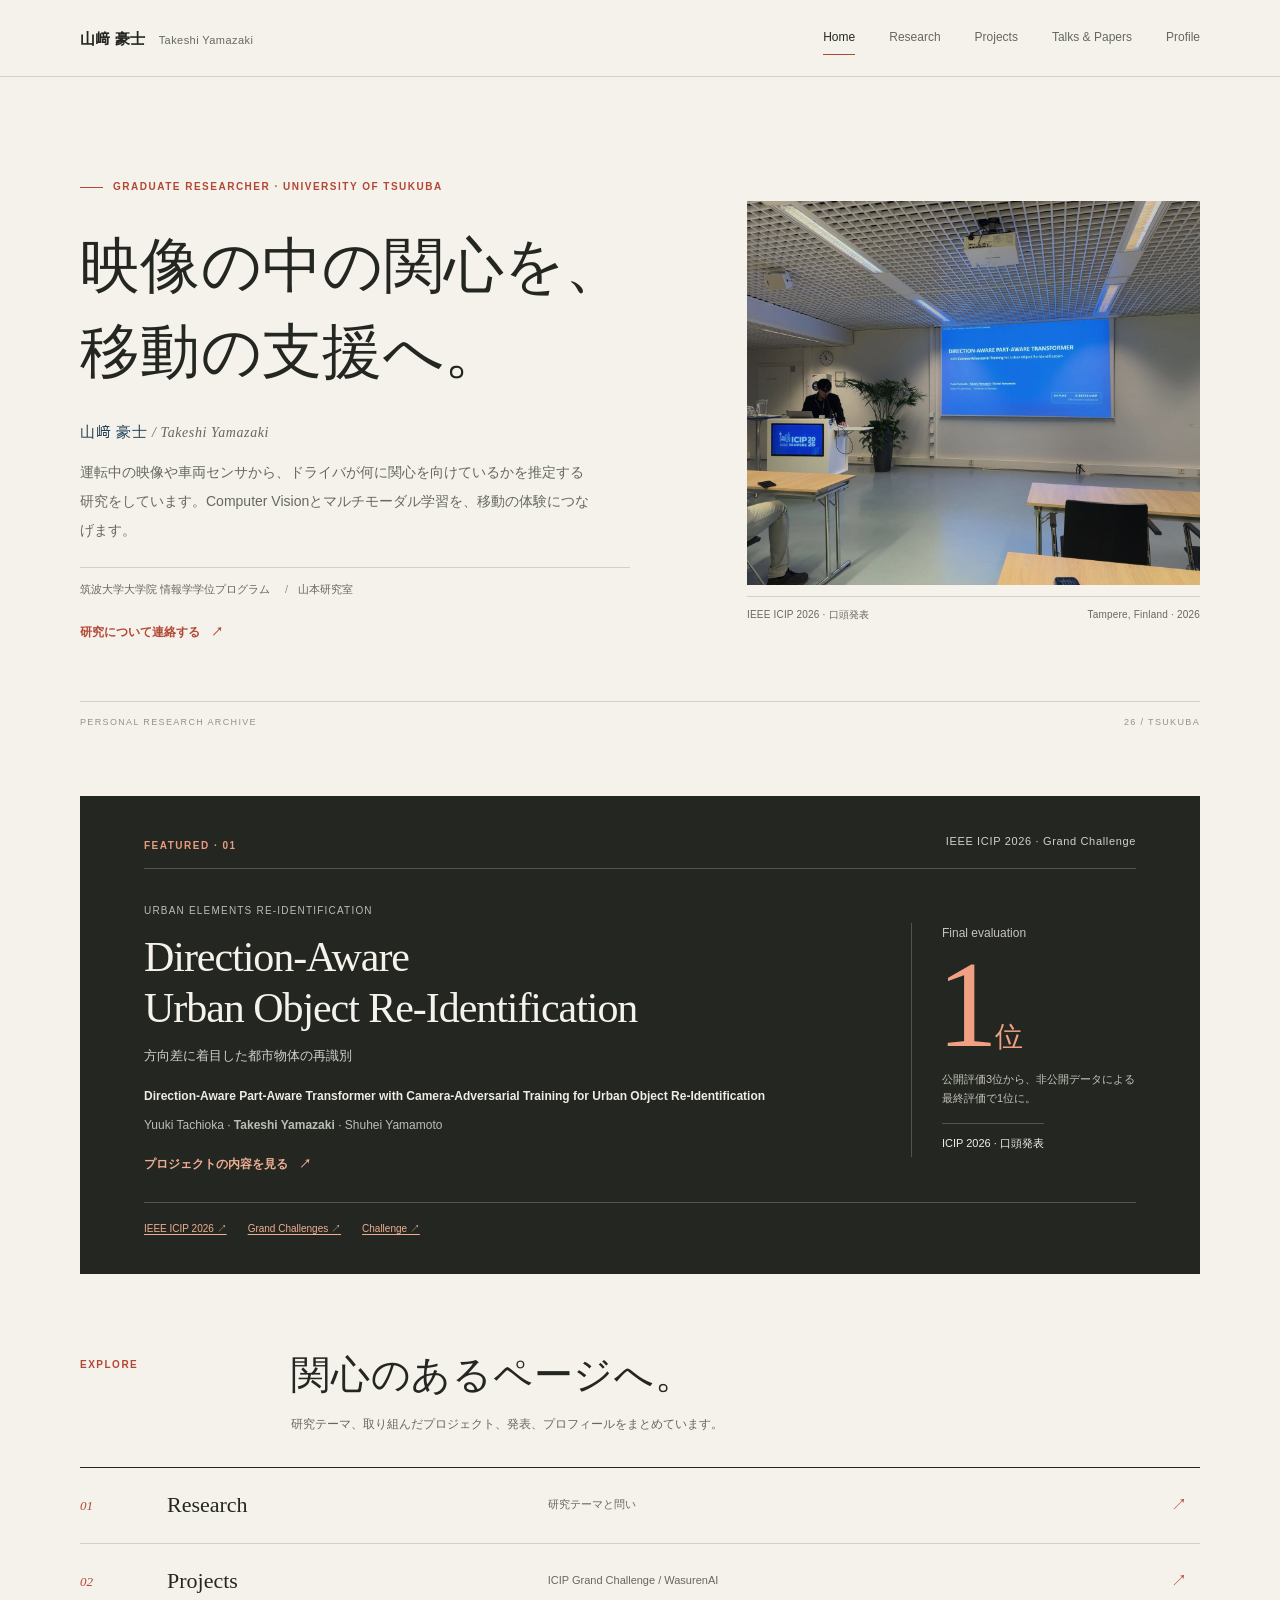
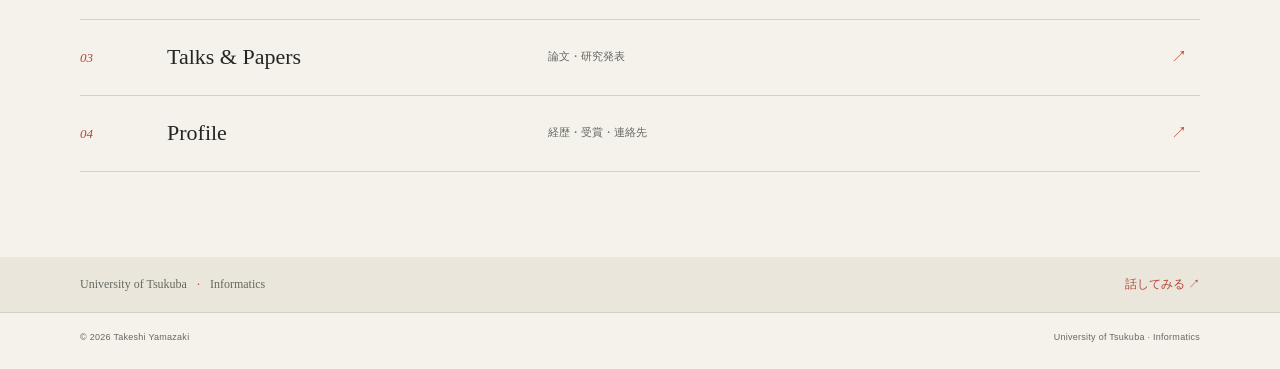
==== commit f3662dfe: "Remove portrait frame and refresh cached styles" ====
--- a/index.html
+++ b/index.html
@@ -10,7 +10,7 @@
   <meta property="og:description" content="映像から人の関心を捉え、移動支援につなげる。" />
   <meta property="og:type" content="website" />
   <meta property="og:image" content="./IMG_5448.JPG" />
-  <link rel="stylesheet" href="styles.css" />
+  <link rel="stylesheet" href="styles.css?v=20260927-2" />
 </head>
 <body>
   <header class="site-header">
--- a/styles.css
+++ b/styles.css
@@ -235,7 +235,6 @@
 .text-link span { transition: transform .18s ease; }
 .text-link:hover span { transform: translate(3px, -3px); }
 .hero-photo { position: relative; margin: 0 0 0 8px; }
-.hero-photo::before { position: absolute; z-index: -1; top: 15px; right: -15px; bottom: -15px; left: 15px; border: 1px solid var(--accent); content: ""; }
 .hero-photo img { aspect-ratio: 1.18; object-fit: cover; object-position: 48% center; filter: saturate(.82); }
 .hero-photo figcaption { gap: 5px 12px; font-size: 10px; letter-spacing: .02em; }
 .hero-index { display: flex; justify-content: space-between; width: min(var(--measure), calc(100% - 72px)); margin: 55px auto 0; padding-top: 12px; border-top: 1px solid var(--rule); color: var(--faint); font-size: 9px; letter-spacing: .15em; }
@@ -385,7 +384,6 @@
   .hero-grid { grid-template-columns: 1fr; gap: 33px; }
   .hero-photo { order: -1; margin-right: 8px; }
   .hero-photo img { aspect-ratio: 1.55; }
-  .hero-photo::before { top: 9px; right: -9px; bottom: -9px; left: 9px; }
   .hero-home h1 { margin: 15px 0 15px; font-size: clamp(30px, 8.9vw, 48px); line-height: 1.48; }
   .hero-home .hero-copy { font-size: 12px; line-height: 1.95; }
   .hero-meta { margin-top: 16px; }
